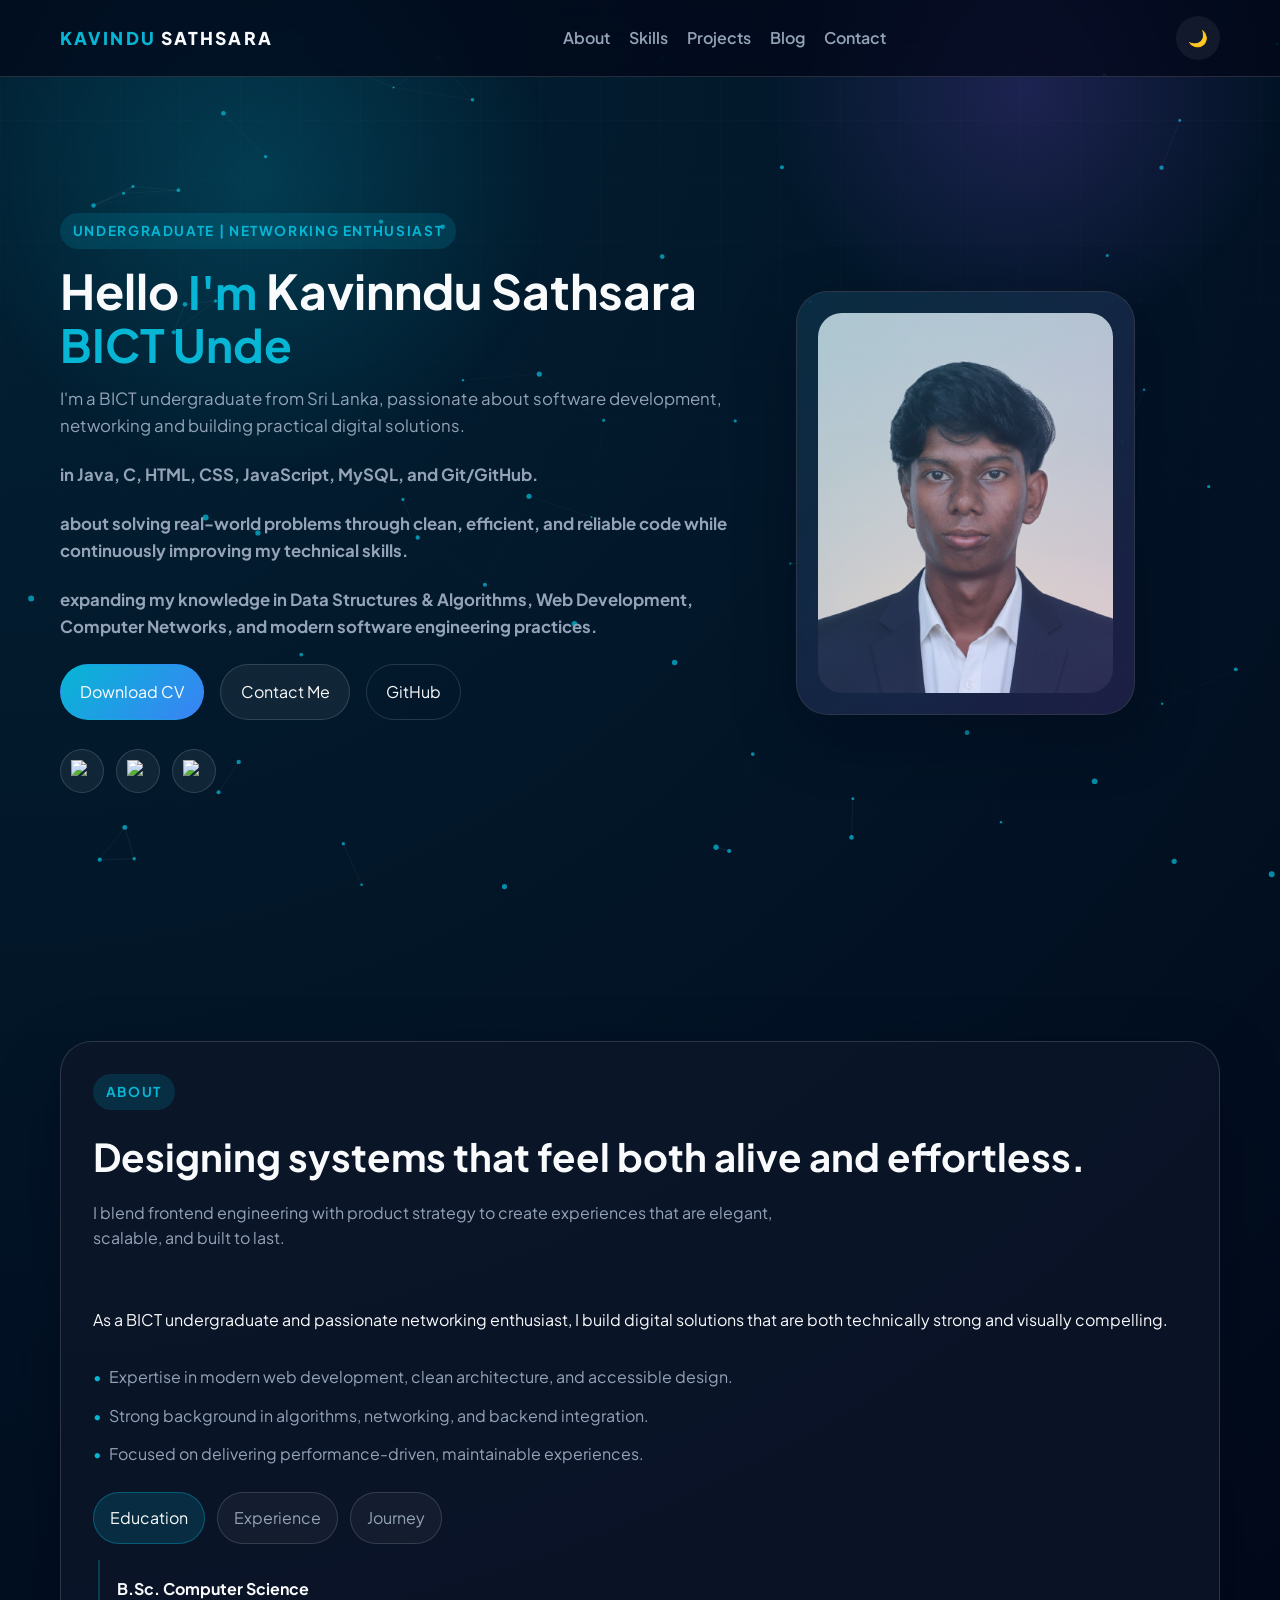
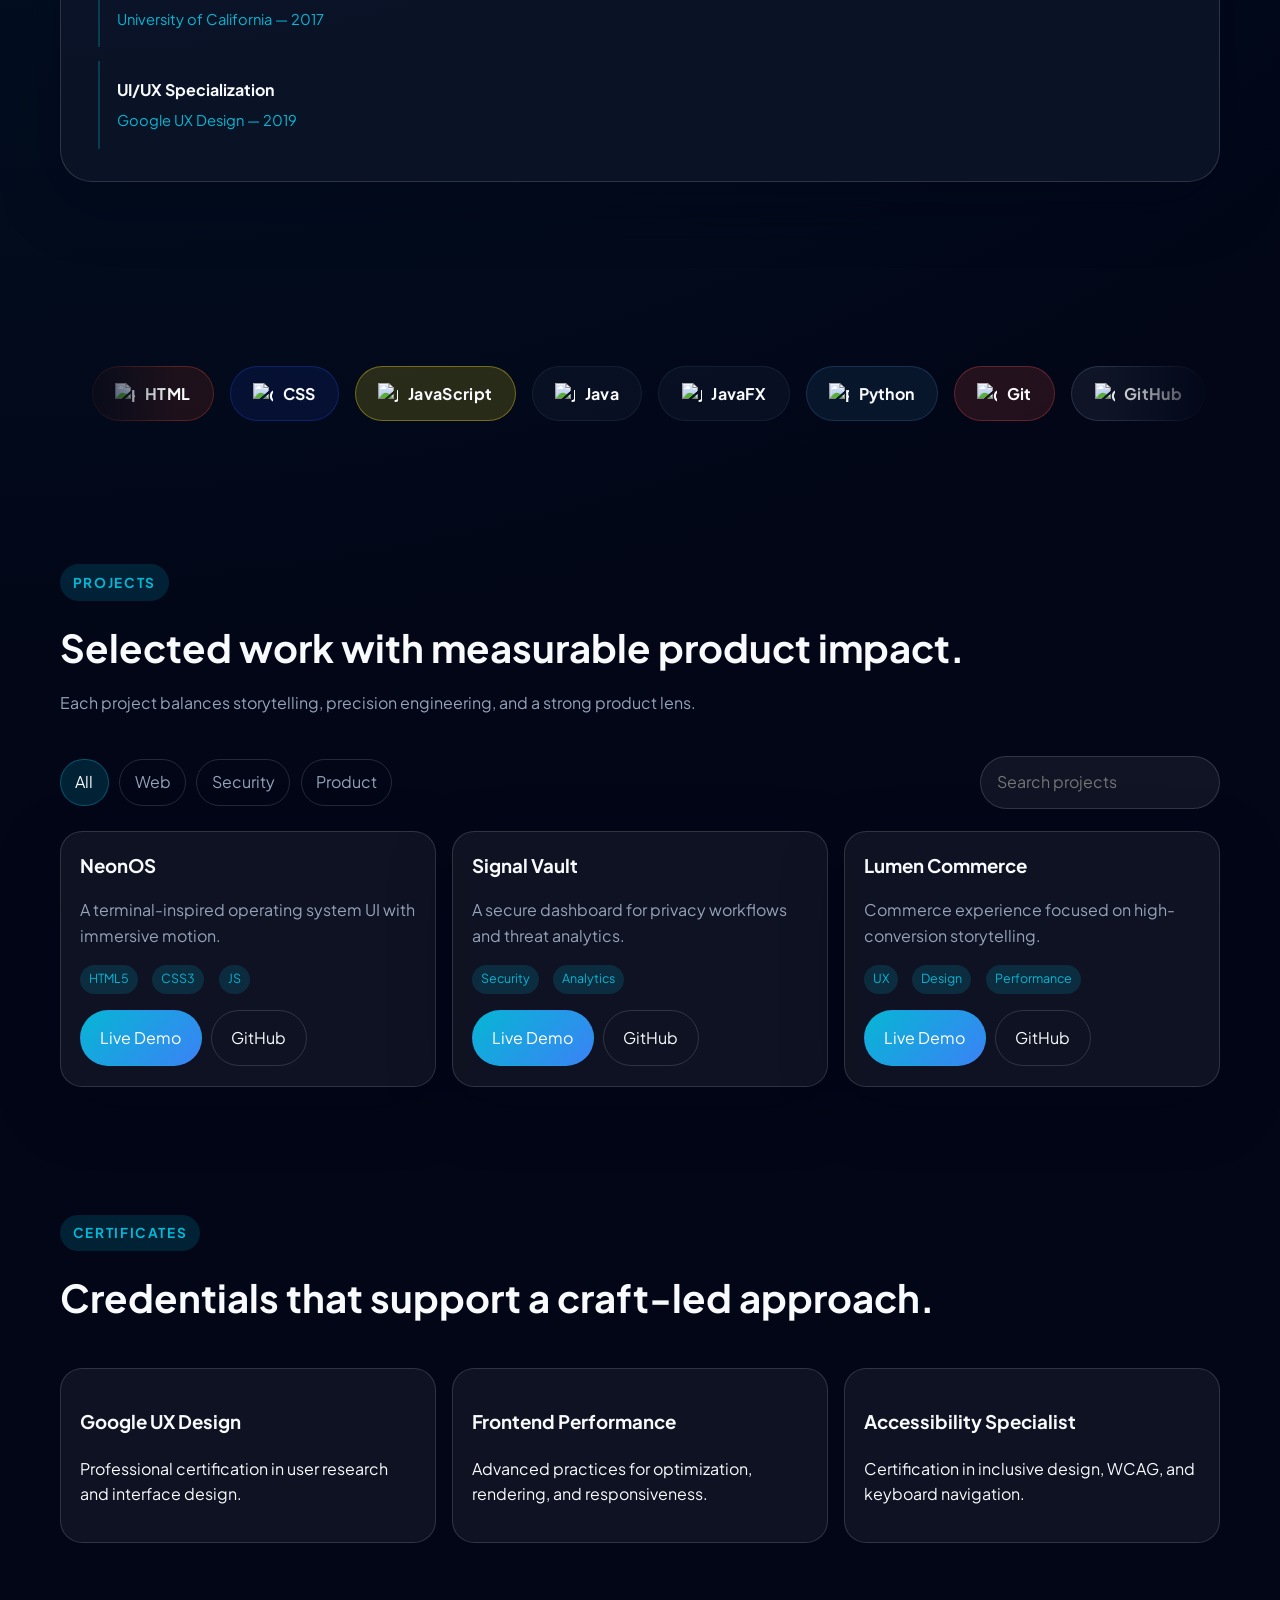
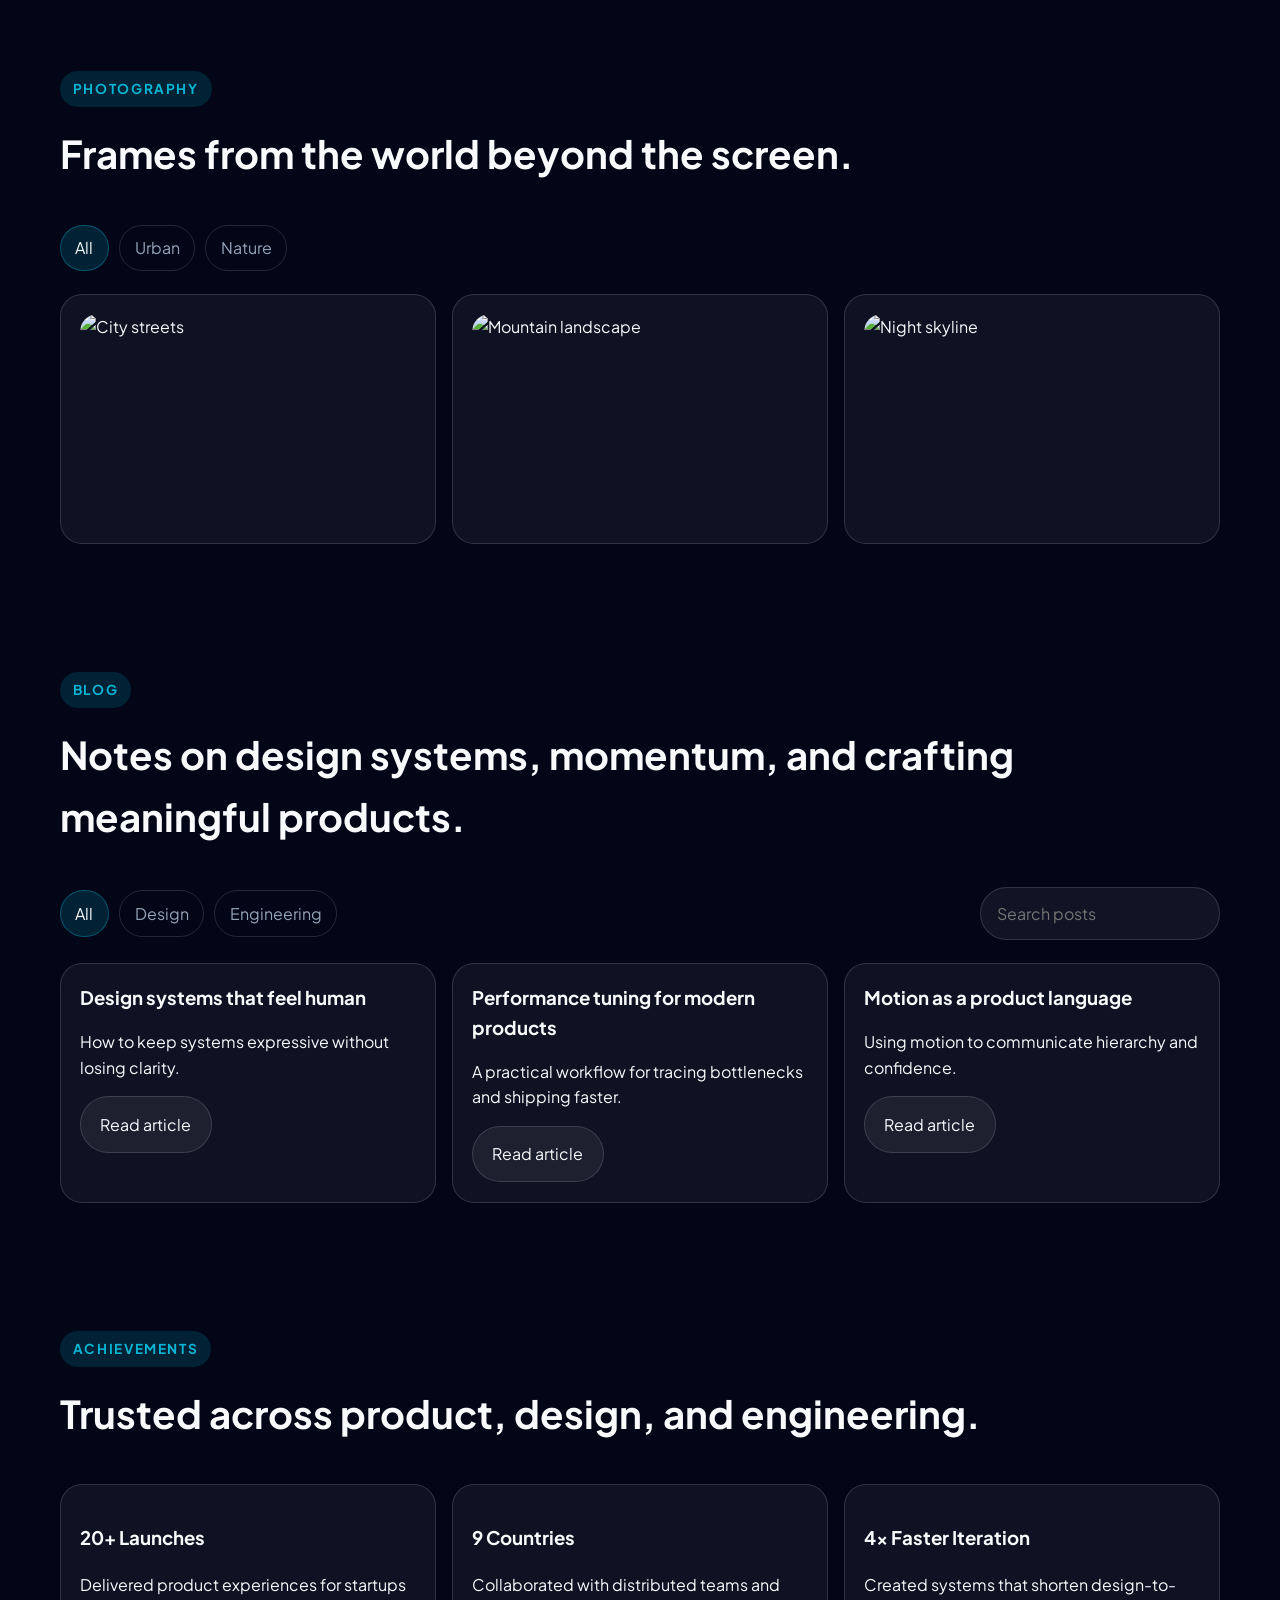
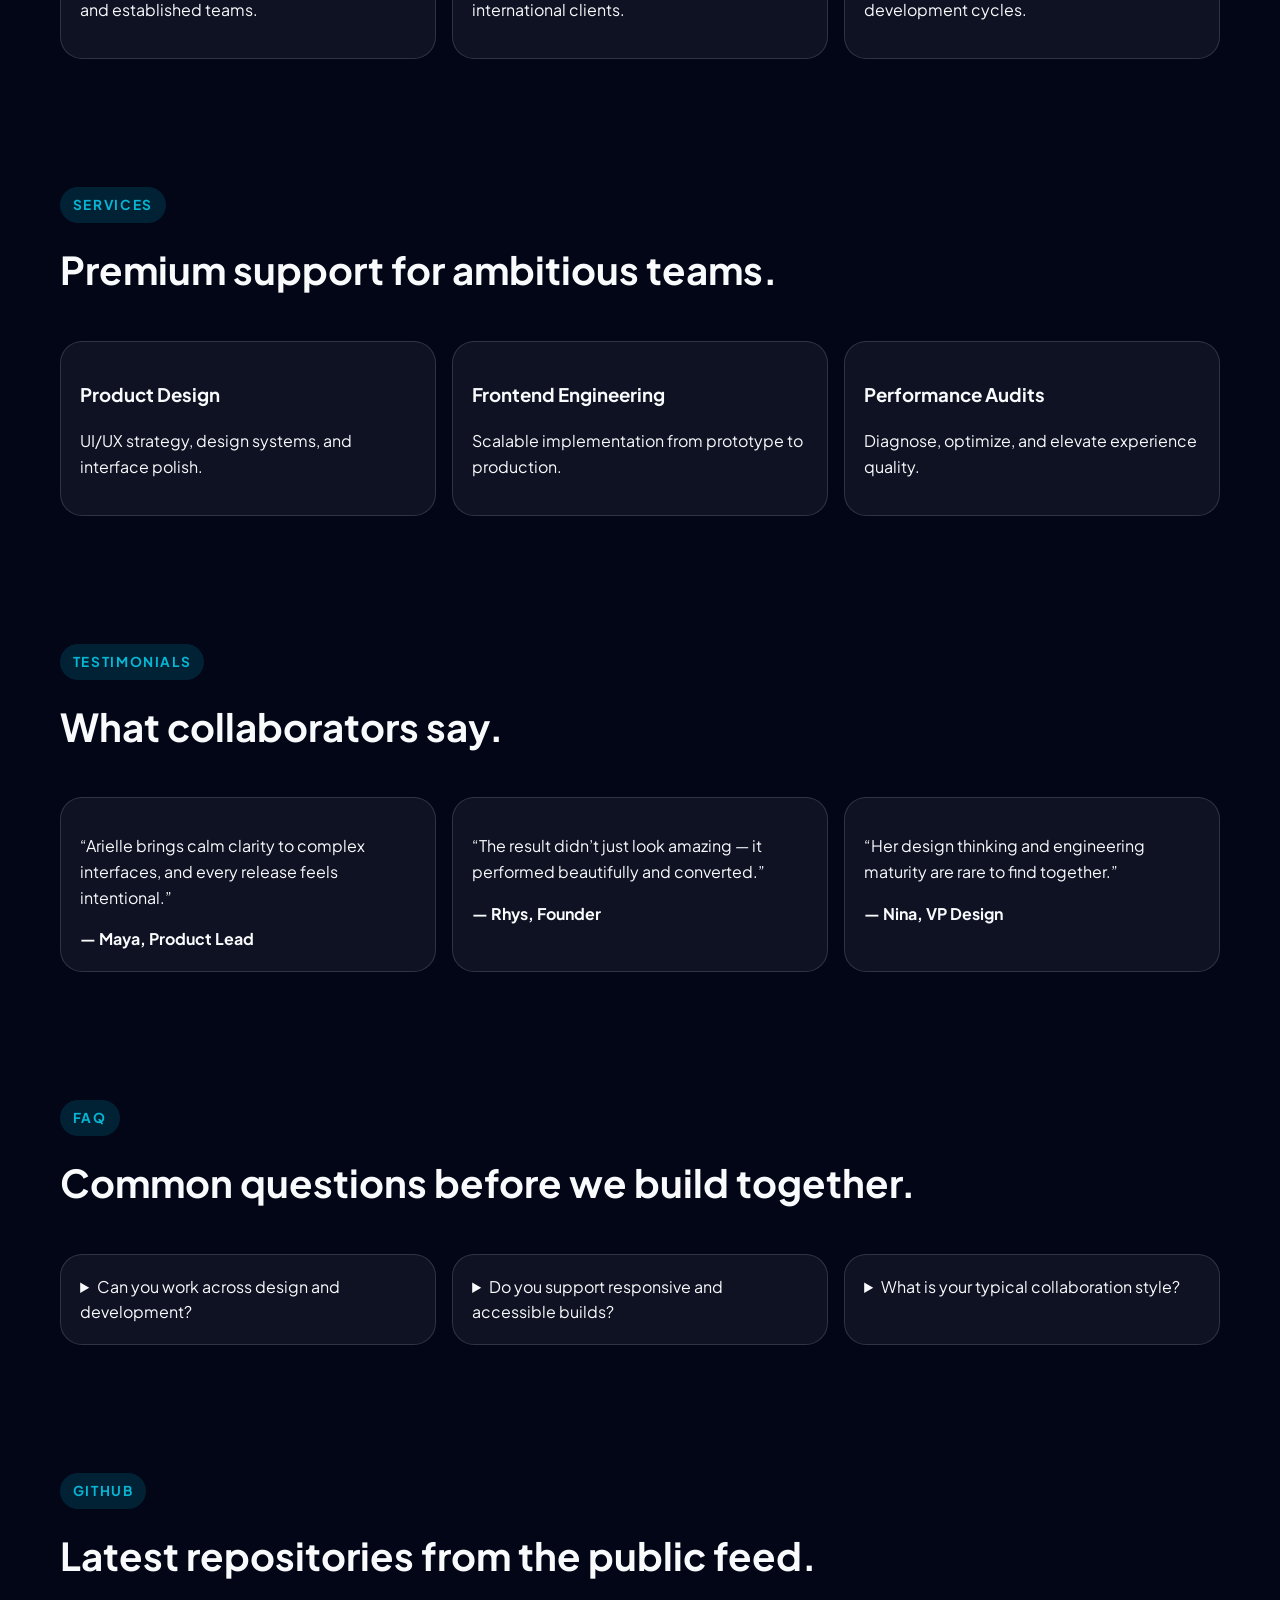
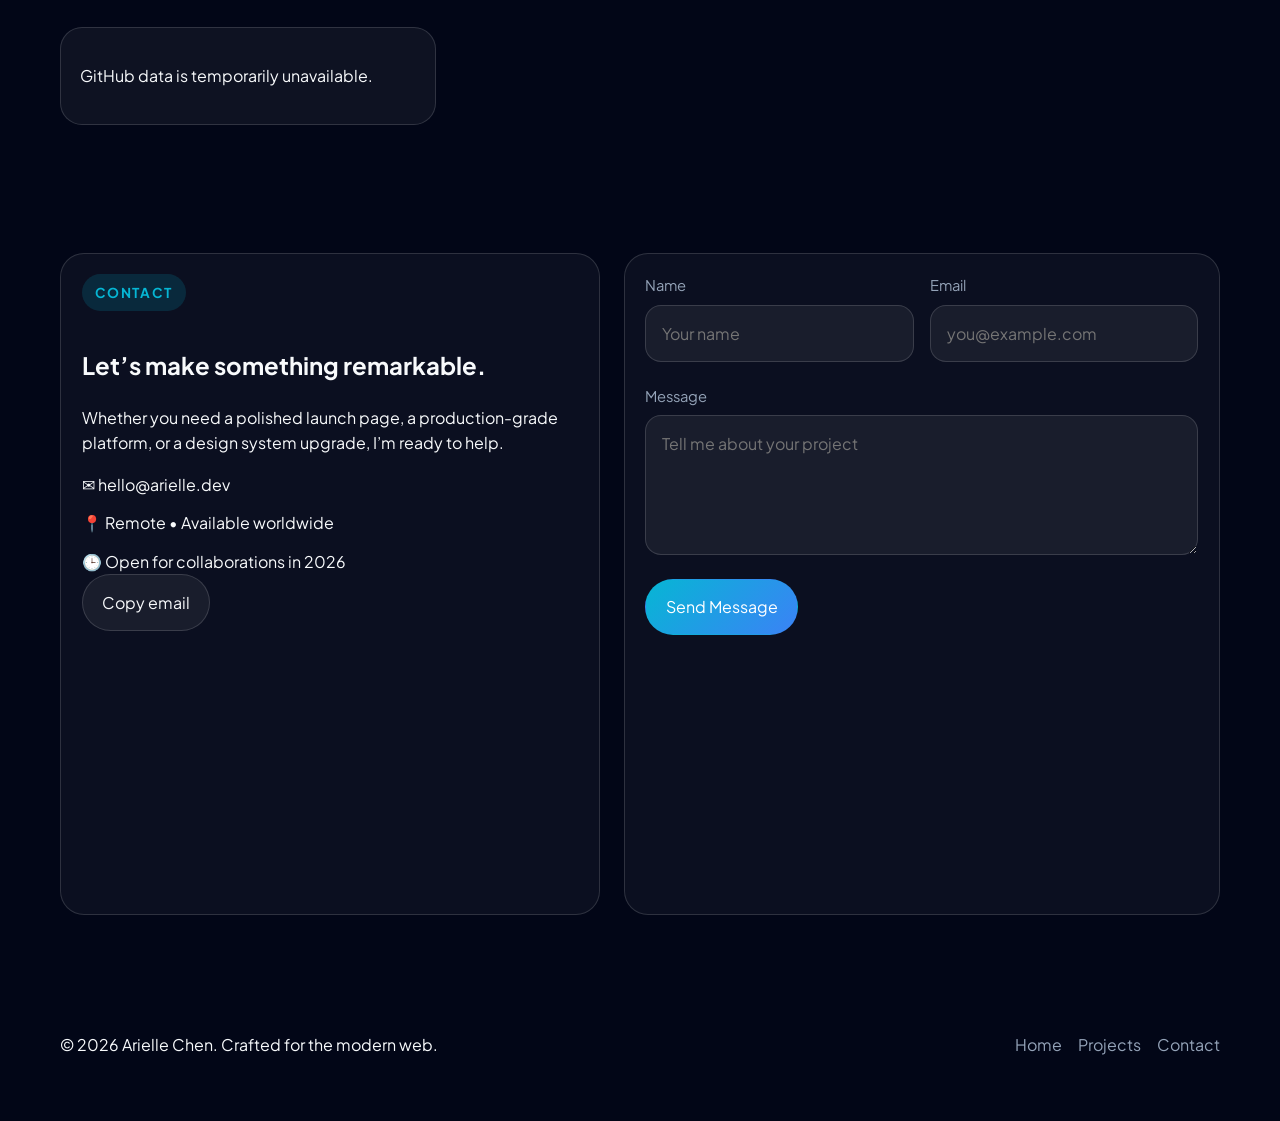
==== My portfolio/index.html @ 01abe425 "Add files via upload" ====
<!DOCTYPE html>
<html lang="en">
  <head>
    <meta charset="UTF-8" />
    <meta name="viewport" content="width=device-width, initial-scale=1.0" />
    <meta name="description" content="A premium developer portfolio with glassmorphism, motion, and a polished dark/light experience." />
    <meta name="theme-color" content="#020617" />
    <meta property="og:title" content="Arielle Chen | Senior Frontend Engineer" />
    <meta property="og:description" content="Crafting elegant user experiences with modern frontend engineering." />
    <meta property="og:type" content="website" />
    <meta property="og:image" content="https://images.unsplash.com/photo-1516321497487-e288fb19713f?auto=format&fit=crop&w=1200&q=80" />
    <meta name="twitter:card" content="summary_large_image" />
    <meta name="twitter:title" content="Arielle Chen | Senior Frontend Engineer" />
    <meta name="twitter:description" content="Crafting elegant user experiences with modern frontend engineering." />
    <link rel="canonical" href="https://example.com/" />
    <link rel="preconnect" href="https://fonts.googleapis.com" />
    <link rel="preconnect" href="https://fonts.gstatic.com" crossorigin />
    <link href="https://fonts.googleapis.com/css2?family=Fira+Code:wght@400;500;700&family=Outfit:wght@400;500;700;800&family=Plus+Jakarta+Sans:wght@400;500;600;700;800&display=swap" rel="stylesheet" />
    <link rel="stylesheet" href="css/style.css" />
    <link rel="stylesheet" href="css/animations.css" />
    <link rel="stylesheet" href="css/responsive.css" />
    <title>Kavindu Sathsara | Undergraduate</title>
  </head>
  <body>
    <a class="skip-link" href="#main">Skip to content</a>
    <div class="progress-bar"></div>
    <div class="preloader"><div class="ring"></div></div>
    <canvas id="particles"></canvas>

    <div class="command-palette" id="command-palette">
      <div class="command-card">
        <input type="text" id="command-input" placeholder="Type a command or press Esc to close" aria-label="Command palette" />
        <div class="command-ops">
          <div class="command-item">Go to About</div>
          <div class="command-item">Go to Projects</div>
          <div class="command-item">Go to Contact</div>
        </div>
      </div>
    </div>

    <header class="header">
      <div class="container navbar">
        <a class="logo" href="#home" aria-label="Go to home"><span>Kavindu </span>SATHSARA</a>
        <nav class="nav-links" aria-label="Primary navigation">
          <a href="#about">About</a>
          <a href="#skills">Skills</a>
          <a href="#projects">Projects</a>
          <a href="#blog">Blog</a>
          <a href="#contact">Contact</a>
        </nav>
        <div class="nav-actions">
          <button class="theme-toggle" type="button" aria-label="Toggle theme">🌙</button>
          <button class="menu-toggle" type="button" aria-label="Open menu">☰</button>
        </div>
      </div>
      <div class="container mobile-nav">
        <a href="#about">About</a>
        <a href="#skills">Skills</a>
        <a href="#projects">Projects</a>
        <a href="#blog">Blog</a>
        <a href="#contact">Contact</a>
      </div>
    </header>

    <main id="main">
      <section id="home" class="hero section-shell">
        <div class="container hero-grid">
          <div class="hero-copy reveal">
            <div class="section-eyebrow">Undergraduate | Networking Enthusiast </div>
            <h1>Hello <span class="accent">I'm</span> Kavinndu Sathsara<br /><span class="accent" data-typing>Undergraduate</span></h1>
            <p>I'm a BICT undergraduate from Sri Lanka, passionate about software development, networking and building practical digital solutions.</p>
            <p><strong> in Java, C, HTML, CSS, JavaScript, MySQL, and Git/GitHub.</strong></p>
            <p><strong> about solving real-world problems through clean, efficient, and reliable code while continuously improving my technical skills.</strong></p>
            <p><strong> expanding my knowledge in Data Structures & Algorithms, Web Development, Computer Networks, and modern software engineering practices.</strong></p>
            </p>
            <div class="hero-actions">
              <a class="btn btn-primary magnetic" href="assets/Resume.pdf" download>Download CV</a>
              <a class="btn btn-secondary magnetic" href="#contact">Contact Me</a>
              <a class="btn btn-ghost magnetic" href="https://github.com" target="_blank" rel="noreferrer">GitHub</a>
            </div>
            <div class="social-row">
              <a class="social-pill" href="https://github.com/Kavindu-Sathsara" target="_blank" rel="noreferrer" aria-label="GitHub">
                <img src="https://img.icons8.com/?size=100&id=16318&format=png&color=000000" alt="GitHub" width="22" height="22" />
              </a>
              <a class="social-pill" href="https://www.linkedin.com/in/kavindu-sathsara-393956353/?skipRedirect=true" target="_blank" rel="noreferrer" aria-label="LinkedIn">
                <img src="https://img.icons8.com/?size=100&id=85348&format=png&color=000000" alt="LinkedIn" width="22" height="22" />
              </a>
              <a class="social-pill" href="mailto:sathsara77kavindu@gmail.com" aria-label="Email">
                <img src="https://img.icons8.com/?size=100&id=jicLxt1sA2qa&format=png&color=000000" alt="Email" width="22" height="22" />
              </a>
            </div>
          </div>
          <div class="hero-visual reveal">
            <div class="orb blob"></div>
            <div class="hero-card glass">
              <img class="hero-image" src="./assets/images/heroimg.jpg" alt="Portrait of Arielle Chen" loading="eager" />
            </div>
          </div>
        </div>
      </section>

      <section id="about" class="section-shell">
        <div class="container about-grid">
          <div class="section-card reveal about-content">
            <div class="section-heading">
              <div class="section-eyebrow">About</div>
              <h2>Designing systems that feel both alive and effortless.</h2>
              <p>I blend frontend engineering with product strategy to create experiences that are elegant, scalable, and built to last.</p>
            </div>
            <div class="about-summary">
              <p>As a BICT undergraduate and passionate networking enthusiast, I build digital solutions that are both technically strong and visually compelling.</p>
              <ul>
                <li>Expertise in modern web development, clean architecture, and accessible design.</li>
                <li>Strong background in algorithms, networking, and backend integration.</li>
                <li>Focused on delivering performance-driven, maintainable experiences.</li>
              </ul>
            </div>
            <div class="about-tabs" role="tablist" aria-label="About tabs">
              <button class="about-tab active" type="button" data-tab="education">Education</button>
              <button class="about-tab" type="button" data-tab="experience">Experience</button>
              <button class="about-tab" type="button" data-tab="journey">Journey</button>
            </div>
            <div class="about-panel active" id="panel-education">
              <div class="timeline">
                <div class="timeline-item"><strong>B.Sc. Computer Science</strong><span>University of California — 2017</span></div>
                <div class="timeline-item"><strong>UI/UX Specialization</strong><span>Google UX Design — 2019</span></div>
              </div>
            </div>
            <div class="about-panel" id="panel-experience">
              <div class="timeline">
                <div class="timeline-item"><strong>Lead Frontend Engineer</strong><span>Northstar Labs • 2022–Present</span></div>
                <div class="timeline-item"><strong>Senior Product Engineer</strong><span>Helio Studio • 2019–2022</span></div>
              </div>
            </div>
            <div class="about-panel" id="panel-journey">
              <div class="timeline">
                <div class="timeline-item"><strong>Started with interactive marketing sites</strong><span>Iterating toward full product experiences</span></div>
                <div class="timeline-item"><strong>Now building flagship platforms</strong><span>Focused on performance, accessibility, and delight</span></div>
              </div>
            </div>
          </div>
        </div>
      </section>

      <section id="skills" class="section-shell">
        <div class="container">
          <div class="section-heading reveal">
            <!-- <div class="section-eyebrow">Skills</div> -->

          </div>
          <div class="skill-carousel reveal" aria-label="Skills carousel">
            <div class="skill-track">
              <span class="skill-pill html"><img src="https://img.icons8.com/color/48/000000/html-5--v1.png" alt="HTML" /><span>HTML</span></span>
              <span class="skill-pill css"><img src="https://img.icons8.com/color/48/000000/css3.png" alt="CSS" /><span>CSS</span></span>
              <span class="skill-pill js"><img src="https://img.icons8.com/color/48/000000/javascript.png" alt="JavaScript" /><span>JavaScript</span></span>
              <span class="skill-pill java"><img src="https://img.icons8.com/color/48/000000/java-coffee-cup-logo.png" alt="Java" /><span>Java</span></span>
              <span class="skill-pill javafx"><img src="https://img.icons8.com/color/48/000000/java-coffee-cup-logo.png" alt="JavaFX" /><span>JavaFX</span></span>
              <span class="skill-pill python"><img src="https://img.icons8.com/color/48/000000/python.png" alt="Python" /><span>Python</span></span>
              <span class="skill-pill git"><img src="https://img.icons8.com/color/48/000000/git.png" alt="Git" /><span>Git</span></span>
              <span class="skill-pill github"><img src="https://img.icons8.com/ios-glyphs/48/000000/github.png" alt="GitHub" /><span>GitHub</span></span>
              <span class="skill-pill html"><img src="https://img.icons8.com/color/48/000000/html-5--v1.png" alt="HTML" /><span>HTML</span></span>
              <span class="skill-pill css"><img src="https://img.icons8.com/color/48/000000/css3.png" alt="CSS" /><span>CSS</span></span>
              <span class="skill-pill js"><img src="https://img.icons8.com/color/48/000000/javascript.png" alt="JavaScript" /><span>JavaScript</span></span>
              <span class="skill-pill java"><img src="https://img.icons8.com/color/48/000000/java-coffee-cup-logo.png" alt="Java" /><span>Java</span></span>
              <span class="skill-pill javafx"><img src="https://img.icons8.com/color/48/000000/java-coffee-cup-logo.png" alt="JavaFX" /><span>JavaFX</span></span>
              <span class="skill-pill python"><img src="https://img.icons8.com/color/48/000000/python.png" alt="Python" /><span>Python</span></span>
              <span class="skill-pill git"><img src="https://img.icons8.com/color/48/000000/git.png" alt="Git" /><span>Git</span></span>
              <span class="skill-pill github"><img src="https://img.icons8.com/ios-glyphs/48/000000/github.png" alt="GitHub" /><span>GitHub</span></span>
            </div>
          </div>
        </div>
      </section>

      <section id="projects" class="section-shell">
        <div class="container">
          <div class="section-heading reveal">
            <div class="section-eyebrow">Projects</div>
            <h2>Selected work with measurable product impact.</h2>
            <p>Each project balances storytelling, precision engineering, and a strong product lens.</p>
          </div>
          <div class="filter-row reveal">
            <div class="filter-group">
              <button class="filter-chip active" type="button" data-filter="all">All</button>
              <button class="filter-chip" type="button" data-filter="web">Web</button>
              <button class="filter-chip" type="button" data-filter="security">Security</button>
              <button class="filter-chip" type="button" data-filter="product">Product</button>
            </div>
            <input class="search-input" id="project-search" type="search" placeholder="Search projects" aria-label="Search projects" />
          </div>
          <div class="project-grid">
            <article class="project-card section-card reveal" data-category="web" data-title="NeonOS" data-summary="A terminal-inspired operating system UI with immersive motion." tabindex="0">
              <h3>NeonOS</h3>
              <p>A terminal-inspired operating system UI with immersive motion.</p>
              <div class="meta"><span class="badge">HTML5</span><span class="badge">CSS3</span><span class="badge">JS</span></div>
              <div class="actions"><a class="btn btn-primary" href="#">Live Demo</a><a class="btn btn-ghost" href="#">GitHub</a></div>
            </article>
            <article class="project-card section-card reveal" data-category="security" data-title="Signal Vault" data-summary="A secure dashboard for privacy workflows and threat analytics." tabindex="0">
              <h3>Signal Vault</h3>
              <p>A secure dashboard for privacy workflows and threat analytics.</p>
              <div class="meta"><span class="badge">Security</span><span class="badge">Analytics</span></div>
              <div class="actions"><a class="btn btn-primary" href="#">Live Demo</a><a class="btn btn-ghost" href="#">GitHub</a></div>
            </article>
            <article class="project-card section-card reveal" data-category="product" data-title="Lumen Commerce" data-summary="Commerce experience focused on high-conversion storytelling." tabindex="0">
              <h3>Lumen Commerce</h3>
              <p>Commerce experience focused on high-conversion storytelling.</p>
              <div class="meta"><span class="badge">UX</span><span class="badge">Design</span><span class="badge">Performance</span></div>
              <div class="actions"><a class="btn btn-primary" href="#">Live Demo</a><a class="btn btn-ghost" href="#">GitHub</a></div>
            </article>
          </div>
        </div>
      </section>

      <section id="certificates" class="section-shell">
        <div class="container">
          <div class="section-heading reveal">
            <div class="section-eyebrow">Certificates</div>
            <h2>Credentials that support a craft-led approach.</h2>
          </div>
          <div class="skill-grid">
            <article class="certificate-card reveal"><h3>Google UX Design</h3><p>Professional certification in user research and interface design.</p></article>
            <article class="certificate-card reveal"><h3>Frontend Performance</h3><p>Advanced practices for optimization, rendering, and responsiveness.</p></article>
            <article class="certificate-card reveal"><h3>Accessibility Specialist</h3><p>Certification in inclusive design, WCAG, and keyboard navigation.</p></article>
          </div>
        </div>
      </section>

      <section id="photography" class="section-shell">
        <div class="container">
          <div class="section-heading reveal">
            <div class="section-eyebrow">Photography</div>
            <h2>Frames from the world beyond the screen.</h2>
          </div>
          <div class="filter-row reveal">
            <div class="filter-group">
              <button class="filter-chip active gallery-filter" type="button" data-filter="all">All</button>
              <button class="filter-chip gallery-filter" type="button" data-filter="urban">Urban</button>
              <button class="filter-chip gallery-filter" type="button" data-filter="nature">Nature</button>
            </div>
          </div>
          <div class="gallery-grid">
            <article class="photo-card reveal" data-category="urban" data-src="https://images.unsplash.com/photo-1494526585095-c41746248156?auto=format&fit=crop&w=900&q=80" tabindex="0"><img src="https://images.unsplash.com/photo-1494526585095-c41746248156?auto=format&fit=crop&w=900&q=80" alt="City streets" loading="lazy" /></article>
            <article class="photo-card reveal" data-category="nature" data-src="https://images.unsplash.com/photo-1500534623283-312aade485b7?auto=format&fit=crop&w=900&q=80" tabindex="0"><img src="https://images.unsplash.com/photo-1500534623283-312aade485b7?auto=format&fit=crop&w=900&q=80" alt="Mountain landscape" loading="lazy" /></article>
            <article class="photo-card reveal" data-category="urban" data-src="https://images.unsplash.com/photo-1480714378408-67cf0d13bc1b?auto=format&fit=crop&w=900&q=80" tabindex="0"><img src="https://images.unsplash.com/photo-1480714378408-67cf0d13bc1b?auto=format&fit=crop&w=900&q=80" alt="Night skyline" loading="lazy" /></article>
          </div>
        </div>
      </section>

      <section id="blog" class="section-shell">
        <div class="container">
          <div class="section-heading reveal">
            <div class="section-eyebrow">Blog</div>
            <h2>Notes on design systems, momentum, and crafting meaningful products.</h2>
          </div>
          <div class="filter-row reveal">
            <div class="filter-group">
              <button class="filter-chip active blog-filter" type="button" data-filter="all">All</button>
              <button class="filter-chip blog-filter" type="button" data-filter="design">Design</button>
              <button class="filter-chip blog-filter" type="button" data-filter="engineering">Engineering</button>
            </div>
            <input class="search-input" id="blog-search" type="search" placeholder="Search posts" aria-label="Search blog posts" />
          </div>
          <div class="blog-grid">
            <article class="blog-card reveal" data-category="design" data-title="Design systems that feel human" data-summary="How to keep systems expressive without losing clarity.">
              <h3>Design systems that feel human</h3>
              <p>How to keep systems expressive without losing clarity.</p>
              <div class="actions"><a class="btn btn-secondary" href="#">Read article</a></div>
            </article>
            <article class="blog-card reveal" data-category="engineering" data-title="Performance tuning for modern products" data-summary="A practical workflow for tracing bottlenecks and shipping faster.">
              <h3>Performance tuning for modern products</h3>
              <p>A practical workflow for tracing bottlenecks and shipping faster.</p>
              <div class="actions"><a class="btn btn-secondary" href="#">Read article</a></div>
            </article>
            <article class="blog-card reveal" data-category="design" data-title="Motion as a product language" data-summary="Using motion to communicate hierarchy and confidence.</">
              <h3>Motion as a product language</h3>
              <p>Using motion to communicate hierarchy and confidence.</p>
              <div class="actions"><a class="btn btn-secondary" href="#">Read article</a></div>
            </article>
          </div>
        </div>
      </section>

      <section class="section-shell">
        <div class="container">
          <div class="section-heading reveal">
            <div class="section-eyebrow">Achievements</div>
            <h2>Trusted across product, design, and engineering.</h2>
          </div>
          <div class="skill-grid">
            <article class="service-card reveal"><h3>20+ Launches</h3><p>Delivered product experiences for startups and established teams.</p></article>
            <article class="service-card reveal"><h3>9 Countries</h3><p>Collaborated with distributed teams and international clients.</p></article>
            <article class="service-card reveal"><h3>4x Faster Iteration</h3><p>Created systems that shorten design-to-development cycles.</p></article>
          </div>
        </div>
      </section>

      <section id="services" class="section-shell">
        <div class="container">
          <div class="section-heading reveal">
            <div class="section-eyebrow">Services</div>
            <h2>Premium support for ambitious teams.</h2>
          </div>
          <div class="skill-grid">
            <article class="service-card reveal"><h3>Product Design</h3><p>UI/UX strategy, design systems, and interface polish.</p></article>
            <article class="service-card reveal"><h3>Frontend Engineering</h3><p>Scalable implementation from prototype to production.</p></article>
            <article class="service-card reveal"><h3>Performance Audits</h3><p>Diagnose, optimize, and elevate experience quality.</p></article>
          </div>
        </div>
      </section>

      <section class="section-shell">
        <div class="container">
          <div class="section-heading reveal">
            <div class="section-eyebrow">Testimonials</div>
            <h2>What collaborators say.</h2>
          </div>
          <div class="skill-grid">
            <article class="testimonial-card reveal"><p>“Arielle brings calm clarity to complex interfaces, and every release feels intentional.”</p><strong>— Maya, Product Lead</strong></article>
            <article class="testimonial-card reveal"><p>“The result didn’t just look amazing — it performed beautifully and converted.”</p><strong>— Rhys, Founder</strong></article>
            <article class="testimonial-card reveal"><p>“Her design thinking and engineering maturity are rare to find together.”</p><strong>— Nina, VP Design</strong></article>
          </div>
        </div>
      </section>

      <section class="section-shell">
        <div class="container">
          <div class="section-heading reveal">
            <div class="section-eyebrow">FAQ</div>
            <h2>Common questions before we build together.</h2>
          </div>
          <div class="skill-grid">
            <details class="faq-item reveal">
              <summary>Can you work across design and development?</summary>
              <p>Yes. I bridge both sides of the product process and can guide from concept through delivery.</p>
            </details>
            <details class="faq-item reveal">
              <summary>Do you support responsive and accessible builds?</summary>
              <p>Absolutely. Accessibility, responsiveness, and performance are built into the process from the start.</p>
            </details>
            <details class="faq-item reveal">
              <summary>What is your typical collaboration style?</summary>
              <p>Thoughtful, iterative, and transparent. I like tight feedback loops and practical progress.</p>
            </details>
          </div>
        </div>
      </section>

      <section id="repos" class="section-shell">
        <div class="container">
          <div class="section-heading reveal">
            <div class="section-eyebrow">GitHub</div>
            <h2>Latest repositories from the public feed.</h2>
          </div>
          <div class="skill-grid" id="repos-grid"></div>
        </div>
      </section>

      <section id="contact" class="section-shell">
        <div class="container contact-grid">
          <div class="contact-card reveal">
            <div class="section-eyebrow">Contact</div>
            <h2>Let’s make something remarkable.</h2>
            <p>Whether you need a polished launch page, a production-grade platform, or a design system upgrade, I’m ready to help.</p>
            <div class="contact-list">
              <div>✉ hello@arielle.dev</div>
              <div>📍 Remote • Available worldwide</div>
              <div>🕒 Open for collaborations in 2026</div>
            </div>
            <button class="btn btn-secondary" type="button" id="copy-email">Copy email</button>
            <iframe class="map-frame" title="Map to Arielle's location" src="https://www.google.com/maps?q=San%20Francisco&output=embed" loading="lazy"></iframe>
          </div>
          <form class="contact-card reveal" id="contact-form" novalidate>
            <div class="form-grid">
              <div class="field">
                <label for="name">Name</label>
                <input id="name" name="name" type="text" placeholder="Your name" />
                <div class="error" aria-live="polite"></div>
              </div>
              <div class="field">
                <label for="email">Email</label>
                <input id="email" name="email" type="email" placeholder="you@example.com" />
                <div class="error" aria-live="polite"></div>
              </div>
            </div>
            <div class="field" style="margin-top: 1rem;">
              <label for="message">Message</label>
              <textarea id="message" name="message" placeholder="Tell me about your project"></textarea>
              <div class="error" aria-live="polite"></div>
            </div>
            <div class="actions" style="margin-top: 1rem;">
              <button class="btn btn-primary" type="submit">Send Message</button>
              <span id="form-status" class="error"></span>
            </div>
          </form>
        </div>
      </section>
    </main>

    <footer>
      <div class="container footer-grid">
        <p>© <span id="year"></span> Arielle Chen. Crafted for the modern web.</p>
        <div class="footer-links">
          <a href="#home">Home</a>
          <a href="#projects">Projects</a>
          <a href="#contact">Contact</a>
        </div>
      </div>
    </footer>

    <button class="back-to-top" type="button" aria-label="Back to top">↑</button>
    <div class="toast" role="status" aria-live="polite"></div>

    <div class="modal-backdrop" id="project-modal" aria-hidden="true">
      <div class="modal" role="dialog" aria-modal="true">
        <div class="modal-header">
          <h3>Project preview</h3>
          <button class="close-btn" type="button" aria-label="Close preview">×</button>
        </div>
      </div>
    </div>

    <div class="modal-backdrop" id="lightbox" aria-hidden="true">
      <div class="modal">
        <div class="modal-header">
          <h3>Photography preview</h3>
          <button class="close-btn" type="button" aria-label="Close preview">×</button>
        </div>
        <img src="" alt="Photography preview" />
      </div>
    </div>

    <script src="js/main.js"></script>
    <script src="js/cursor.js"></script>
    <script src="js/particles.js"></script>
    <script src="js/theme.js"></script>
    <script src="js/navigation.js"></script>
    <script src="js/about.js"></script>
    <script src="js/projects.js"></script>
    <script src="js/gallery.js"></script>
    <script src="js/blog.js"></script>
    <script src="js/typing.js"></script>
    <script src="js/contact.js"></script>
    <script src="js/github.js"></script>
    <script src="js/command.js"></script>
  </body>
</html>
---- My portfolio/css/style.css ----
:root {
  color-scheme: dark;
  --bg: #020617;
  --bg-elevated: rgba(15, 23, 42, 0.72);
  --bg-soft: rgba(15, 23, 42, 0.45);
  --text: #f8fafc;
  --muted: #94a3b8;
  --primary: #06b6d4;
  --secondary: #3b82f6;
  --accent: #8b5cf6;
  --border: rgba(255,255,255,0.14);
  --shadow: 0 20px 60px rgba(2, 6, 23, 0.35);
  --radius: 24px;
}

:root.light-theme {
  color-scheme: light;
  --bg: #f8fafc;
  --bg-elevated: rgba(255, 255, 255, 0.8);
  --bg-soft: rgba(248, 250, 252, 0.65);
  --text: #0f172a;
  --muted: #475569;
  --primary: #0891b2;
  --secondary: #2563eb;
  --accent: #7c3aed;
  --border: rgba(15, 23, 42, 0.08);
  --shadow: 0 20px 60px rgba(15, 23, 42, 0.12);
}

* { box-sizing: border-box; }
html { scroll-behavior: smooth; }
body {
  margin: 0;
  font-family: 'Plus Jakarta Sans', sans-serif;
  background: radial-gradient(circle at top left, rgba(6, 182, 212, 0.16), transparent 30%), var(--bg);
  color: var(--text);
  line-height: 1.6;
  overflow-x: hidden;
}

a { color: inherit; text-decoration: none; }
img { max-width: 100%; display: block; }
button, input, textarea, select { font: inherit; }

body::before {
  content: '';
  position: fixed;
  inset: 0;
  background-image: linear-gradient(rgba(255,255,255,0.025) 1px, transparent 1px), linear-gradient(90deg, rgba(255,255,255,0.025) 1px, transparent 1px);
  background-size: 60px 60px;
  mask-image: linear-gradient(to bottom, rgba(0,0,0,0.7), transparent 85%);
  pointer-events: none;
  z-index: -2;
}

body::after {
  content: '';
  position: fixed;
  inset: 0;
  background: radial-gradient(circle at 20% 20%, rgba(6,182,212,0.2), transparent 24%), radial-gradient(circle at 80% 10%, rgba(139,92,246,0.2), transparent 20%);
  pointer-events: none;
  z-index: -1;
}

.skip-link {
  position: absolute;
  left: -999px;
  top: auto;
}
.skip-link:focus { left: 1rem; top: 1rem; z-index: 999; }

.container { width: min(1160px, calc(100% - 2rem)); margin: 0 auto; }

.section-shell { padding: 4rem 0; position: relative; }
.section-heading { margin-bottom: 2.5rem; }
.section-eyebrow {
  display: inline-flex;
  align-items: center;
  gap: 0.5rem;
  padding: 0.45rem 0.8rem;
  border-radius: 999px;
  background: rgba(6,182,212,0.16);
  color: var(--primary);
  font-size: 0.85rem;
  font-weight: 700;
  letter-spacing: 0.12em;
  text-transform: uppercase;
  margin-bottom: 1rem;
}
.section-heading h2 { font-size: clamp(1.8rem, 3vw, 2.5rem); margin: 0 0 0.75rem; }
.section-heading p { color: var(--muted); max-width: 720px; margin: 0; }

.glass {
  background: var(--bg-elevated);
  backdrop-filter: blur(18px);
  -webkit-backdrop-filter: blur(18px);
  border: 1px solid var(--border);
  box-shadow: var(--shadow);
}

.btn {
  display: inline-flex;
  align-items: center;
  justify-content: center;
  gap: 0.6rem;
  min-height: 46px;
  padding: 0.9rem 1.2rem;
  border-radius: 999px;
  border: 1px solid transparent;
  cursor: pointer;
  transition: transform .25s ease, box-shadow .25s ease, background .25s ease, border-color .25s ease;
}
.btn:hover { transform: translateY(-2px); }
.btn-primary { background: linear-gradient(135deg, var(--primary), var(--secondary)); color: white; }
.btn-secondary { background: rgba(255,255,255,0.06); color: var(--text); border-color: var(--border); }
.btn-ghost { background: transparent; border-color: var(--border); color: var(--text); }

.progress-bar {
  position: fixed;
  inset: 0 0 auto 0;
  height: 3px;
  width: 0;
  z-index: 2000;
  background: linear-gradient(90deg, var(--primary), var(--accent));
  box-shadow: 0 0 20px rgba(6,182,212,.5);
}

.header {
  position: sticky;
  top: 0;
  z-index: 1000;
  backdrop-filter: blur(18px);
  background: rgba(2,6,23,0.7);
  border-bottom: 1px solid var(--border);
}
:root.light-theme .header { background: rgba(248, 250, 252, 0.76); }
.navbar {
  display: flex;
  align-items: center;
  justify-content: space-between;
  min-height: 76px;
}
.logo {
  font-size: 1.1rem;
  font-weight: 800;
  letter-spacing: 0.12em;
  text-transform: uppercase;
}
.logo span { color: var(--primary); }
.nav-links { display: flex; gap: 1.2rem; align-items: center; }
.nav-links a {
  color: var(--muted);
  font-weight: 600;
  position: relative;
  transition: color .25s ease;
}
.nav-links a::after {
  content: '';
  position: absolute;
  left: 0; bottom: -0.4rem;
  width: 100%; height: 2px;
  background: linear-gradient(90deg, var(--primary), var(--accent));
  transform: scaleX(0); transform-origin: center; transition: transform .25s ease;
}
.nav-links a:hover, .nav-links a.active { color: var(--text); }
.nav-links a:hover::after, .nav-links a.active::after { transform: scaleX(1); }

.nav-actions { display: flex; align-items: center; gap: 0.75rem; }
.theme-toggle, .menu-toggle { border: 0; background: rgba(255,255,255,0.06); color: var(--text); width: 44px; height: 44px; border-radius: 50%; cursor: pointer; }

.hero {
  min-height: 100vh;
  display: grid;
  align-items: center;
  padding: 3rem 0 6rem;
}
.hero-grid { display: grid; grid-template-columns: 1.2fr 0.8fr; gap: 2rem; align-items: center; }
.hero-copy h1 { font-size: clamp(2.2rem, 4vw, 3rem); line-height: 1.08; margin: 0 0 1rem; }
.hero-copy .accent { color: var(--primary); font-size: 0.95em; }
.hero-copy [data-typing] {
  display: inline-block;
  min-width: 22ch;
  white-space: nowrap;
  vertical-align: bottom;
}
.hero-copy p { font-size: 1.05rem; color: var(--muted); margin-bottom: 1.4rem; }
.hero-actions { display: flex; flex-wrap: wrap; gap: 1rem; margin-bottom: 1.8rem; }
.hero-stats { display: grid; grid-template-columns: repeat(3, minmax(0, 1fr)); gap: 0.8rem; }
.stat-card { padding: 1rem; border-radius: 18px; background: rgba(255,255,255,0.06); border: 1px solid var(--border); }
.stat-card strong { display: block; font-size: 1.2rem; }
.stat-card span { color: var(--muted); font-size: 0.85rem; }

.hero-visual { position: relative; }
.orb {
  position: absolute; inset: auto auto 0 0; width: 220px; height: 220px; border-radius: 50%; background: radial-gradient(circle, rgba(6,182,212,.28), transparent 70%); filter: blur(10px); z-index: 0;
}
.hero-card {
  position: relative; z-index: 1; padding: 1.3rem;
  border-radius: 32px; overflow: hidden; border: 1px solid var(--border);
}
.hero-card::before {
  content: ''; position: absolute; inset: 0; background: linear-gradient(135deg, rgba(6,182,212,.2), rgba(139,92,246,.2)); opacity: .7; pointer-events: none;
}
.hero-image { border-radius: 24px; min-height: 380px; object-fit: cover; width: 100%; }
.social-row { display: flex; gap: 0.75rem; margin-top: 1rem; }
.social-pill { width: 44px; height: 44px; border-radius: 50%; display: grid; place-items: center; background: rgba(255,255,255,0.06); border: 1px solid var(--border); }

.section-card {
  background: var(--bg-elevated);
  border: 1px solid var(--border);
  border-radius: var(--radius);
  padding: 1.5rem;
  box-shadow: var(--shadow);
}

.about-grid { display: grid; gap: 1.5rem; }
.about-content { padding: 2rem; border-radius: 32px; }
.about-summary { display: grid; gap: 1rem; margin-bottom: 1.6rem; }
.about-summary ul { list-style: none; padding: 0; margin: 0; display: grid; gap: 0.8rem; }
.about-summary li { display: flex; align-items: flex-start; gap: 0.75rem; padding-left: 1rem; color: var(--muted); position: relative; }
.about-summary li::before { content: '•'; position: absolute; left: 0; top: 0; color: var(--primary); }
.about-tabs { display: flex; flex-wrap: wrap; gap: 0.75rem; margin-bottom: 1rem; }
.about-tab { padding: 0.75rem 1rem; border-radius: 999px; border: 1px solid var(--border); background: rgba(255,255,255,0.04); color: var(--muted); cursor: pointer; }
.about-tab.active { color: var(--text); background: rgba(6,182,212,.16); border-color: rgba(6,182,212,.35); }
.about-panel { display: none; }
.about-panel.active { display: block; }
.timeline { display: grid; gap: 0.9rem; }
.timeline-item { padding: 1rem 1.1rem; border-left: 2px solid rgba(6,182,212,.25); margin-left: .3rem; }
.timeline-item strong { display: block; margin-bottom: 0.25rem; }
.timeline-item span { color: var(--primary); font-size: 0.92rem; }

.filter-row { display: flex; justify-content: space-between; align-items: center; gap: 1rem; flex-wrap: wrap; margin-bottom: 1.4rem; }
.filter-group { display: flex; flex-wrap: wrap; gap: 0.65rem; }
.filter-chip { border: 1px solid var(--border); color: var(--muted); background: transparent; padding: 0.6rem 0.9rem; border-radius: 999px; cursor: pointer; }
.filter-chip.active { background: rgba(6,182,212,.16); color: var(--text); border-color: rgba(6,182,212,.35); }
.search-input { min-width: 240px; padding: 0.8rem 1rem; border-radius: 999px; border: 1px solid var(--border); background: rgba(255,255,255,0.06); color: var(--text); }

.skill-grid, .project-grid, .card-grid, .blog-grid { display: grid; gap: 1rem; grid-template-columns: repeat(3, minmax(0, 1fr)); }
.skill-card, .project-card, .certificate-card, .photo-card, .blog-card, .testimonial-card, .faq-item, .service-card { padding: 1.2rem; border-radius: 22px; border: 1px solid var(--border); background: rgba(255,255,255,0.05); }
.skill-card h3, .project-card h3, .blog-card h3 { margin: 0 0 0.4rem; }
.skill-card p, .project-card p { color: var(--muted); }
.progress-track { width: 100%; height: 8px; border-radius: 999px; background: rgba(255,255,255,0.08); overflow: hidden; margin-top: 0.8rem; }
.progress-fill { height: 100%; width: 0; border-radius: inherit; background: linear-gradient(90deg, var(--primary), var(--accent)); transition: width .8s ease; }

.skill-carousel {
  overflow: hidden;
  margin-top: 2rem;
  padding: 1rem 0;
  position: relative;
  mask-image: linear-gradient(to right, transparent 0%, black 10%, black 90%, transparent 100%);
  -webkit-mask-image: linear-gradient(to right, transparent 0%, black 10%, black 90%, transparent 100%);
}
.skill-track {
  display: flex;
  align-items: center;
  gap: 1rem;
  padding-left: 2rem;
  animation: scrollSkills 18s linear infinite;
  will-change: transform;
}
.skill-pill {
  flex: 0 0 auto;
  display: inline-flex;
  align-items: center;
  justify-content: center;
  gap: 0.6rem;
  padding: 0.85rem 1.4rem;
  border-radius: 999px;
  border: 1px solid rgba(255,255,255,0.14);
  background: rgba(255,255,255,0.06);
  color: var(--text);
  font-weight: 700;
  letter-spacing: 0.02em;
  white-space: nowrap;
  transition: transform .25s ease, background .25s ease, border-color .25s ease;
}
.skill-pill img {
  width: 20px;
  height: 20px;
}
.skill-pill.html { background: rgba(227, 76, 38, 0.12); border-color: rgba(227, 76, 38, 0.3); }
.skill-pill.css { background: rgba(38, 77, 228, 0.12); border-color: rgba(38, 77, 228, 0.3); }
.skill-pill.js { background: rgba(247, 223, 30, 0.16); border-color: rgba(247, 223, 30, 0.36); }
.skill-pill.java, .skill-pill.javafx { background: rgba(52, 68, 96, 0.14); border-color: rgba(52, 68, 96, 0.28); }
.skill-pill.python { background: rgba(53, 114, 165, 0.14); border-color: rgba(53, 114, 165, 0.3); }
.skill-pill.git { background: rgba(240, 80, 73, 0.14); border-color: rgba(240, 80, 73, 0.3); }
.skill-pill.github { background: rgba(100, 116, 139, 0.14); border-color: rgba(100, 116, 139, 0.3); }
.skill-pill:hover {
  transform: translateY(-3px);
  background: rgba(6,182,212,0.16);
}

@keyframes scrollSkills {
  0% { transform: translateX(0); }
  100% { transform: translateX(-50%); }
}

@media (max-width: 740px) {
  .skill-track { animation-duration: 24s; gap: 0.9rem; padding-left: 1rem; }
  .skill-pill { padding: 0.75rem 1.1rem; font-size: 0.92rem; }
}

.project-card .meta { display: flex; flex-wrap: wrap; gap: .5rem; margin: 0.8rem 0; }
.badge { display: inline-block; margin-right: 0.4rem; padding: 0.3rem 0.56rem; border-radius: 999px; background: rgba(6,182,212,.16); color: var(--primary); font-size: .78rem; }
.actions { display: flex; gap: .6rem; flex-wrap: wrap; margin-top: 1rem; }

.modal-backdrop { position: fixed; inset: 0; background: rgba(2,6,23,0.8); display: none; align-items: center; justify-content: center; padding: 1rem; z-index: 3000; }
.modal-backdrop.open { display: flex; }
.modal { width: min(900px, 100%); max-height: 90vh; overflow: auto; border-radius: 28px; padding: 1.4rem; background: var(--bg-elevated); border: 1px solid var(--border); box-shadow: var(--shadow); }
.modal-header { display: flex; justify-content: space-between; align-items: center; margin-bottom: 1rem; }
.close-btn { border: 0; background: rgba(255,255,255,0.08); color: var(--text); width: 42px; height: 42px; border-radius: 50%; cursor: pointer; }

.gallery-grid { display: grid; grid-template-columns: repeat(3, minmax(0, 1fr)); gap: 1rem; }
.gallery-card img, .photo-card img { width: 100%; min-height: 210px; object-fit: cover; border-radius: 18px; }

.form-grid { display: grid; grid-template-columns: repeat(2, minmax(0, 1fr)); gap: 1rem; }
.field { display: flex; flex-direction: column; gap: 0.45rem; }
.field label { font-size: .92rem; color: var(--muted); }
.field input, .field textarea { width: 100%; border-radius: 16px; border: 1px solid var(--border); background: rgba(255,255,255,0.06); padding: 0.9rem 1rem; color: var(--text); }
.field textarea { min-height: 140px; resize: vertical; }
.field input:focus, .field textarea:focus { outline: 2px solid rgba(6,182,212,.3); border-color: var(--primary); }
.error { color: #fb7185; font-size: 0.86rem; }

.contact-grid { display: grid; grid-template-columns: 0.95fr 1.05fr; gap: 1.5rem; }
.contact-card { padding: 1.3rem; border-radius: 24px; background: rgba(255,255,255,0.04); border: 1px solid var(--border); }
.contact-list { display: grid; gap: .8rem; margin-top: 1rem; }
.map-frame { width: 100%; border: 0; border-radius: 18px; min-height: 240px; margin-top: 1rem; }
.mobile-nav { display: none; }
.mobile-nav.open { display: grid; gap: .7rem; padding: 0 0 1rem; }
.mobile-nav a { color: var(--muted); padding: .35rem 0; }

footer { padding: 2.3rem 0 3rem; }
.footer-grid { display: flex; justify-content: space-between; align-items: center; gap: 1rem; flex-wrap: wrap; }
.footer-links { display: flex; gap: 1rem; flex-wrap: wrap; color: var(--muted); }

#cursor-dot, #cursor-ring { position: fixed; pointer-events: none; z-index: 3001; border-radius: 50%; transform: translate(-50%, -50%); transition: transform .16s ease, width .2s ease, height .2s ease, background .2s ease; }
#cursor-dot { width: 8px; height: 8px; background: var(--primary); }
#cursor-ring { width: 38px; height: 38px; border: 1px solid rgba(255,255,255,.35); }
body.cursor-hidden #cursor-dot, body.cursor-hidden #cursor-ring { display: none; }
body.touch-device #cursor-dot, body.touch-device #cursor-ring { display: none; }

canvas#particles { position: fixed; inset: 0; z-index: -3; }

.preloader { position: fixed; inset: 0; background: var(--bg); display: grid; place-items: center; z-index: 4000; transition: opacity .4s ease, visibility .4s ease; }
.preloader.hidden { opacity: 0; visibility: hidden; }
.preloader .ring { width: 70px; height: 70px; border-radius: 50%; border: 3px solid rgba(255,255,255,.08); border-top-color: var(--primary); animation: spin 1s linear infinite; }

.reveal { opacity: 0; transform: translateY(24px); transition: opacity .7s ease, transform .7s ease; }
.reveal.visible { opacity: 1; transform: translateY(0); }

.command-palette { position: fixed; inset: 0; background: rgba(2,6,23,.72); display: none; align-items: center; justify-content: center; z-index: 3500; }
.command-palette.open { display: flex; }
.command-card { width: min(620px, calc(100% - 2rem)); border-radius: 24px; padding: 1rem; background: var(--bg-elevated); border: 1px solid var(--border); }
.command-card input { width: 100%; border: 0; background: transparent; color: var(--text); font-size: 1rem; padding: .8rem 0; outline: none; }
.command-ops { display: grid; gap: .5rem; margin-top: 1rem; }
.command-item { padding: .75rem .9rem; border-radius: 14px; background: rgba(255,255,255,.05); cursor: pointer; }

.magnetic { transition: transform .2s ease; }

.back-to-top { position: fixed; right: 1rem; bottom: 1rem; width: 50px; height: 50px; border-radius: 50%; border: 1px solid var(--border); background: rgba(2,6,23,.85); color: var(--text); display: none; align-items: center; justify-content: center; z-index: 2200; cursor: pointer; }
.back-to-top.visible { display: flex; }

.toast { position: fixed; right: 1rem; bottom: 5rem; min-width: 220px; padding: 0.9rem 1rem; border-radius: 16px; background: var(--bg-elevated); border: 1px solid var(--border); color: var(--text); opacity: 0; transform: translateY(12px); transition: all .3s ease; z-index: 3800; }
.toast.show { opacity: 1; transform: translateY(0); }

.marquee { overflow: hidden; white-space: nowrap; padding: 1rem 0; }
.marquee span { display: inline-block; padding-left: 2rem; color: var(--muted); animation: marquee 16s linear infinite; }

.terminal { font-family: 'Fira Code', monospace; font-size: 0.95rem; }
.terminal .line { color: var(--muted); margin-bottom: .45rem; }
.terminal .green { color: #34d399; }
.terminal .cyan { color: var(--primary); }

@keyframes spin { to { transform: rotate(360deg); } }
@keyframes marquee { from { transform: translateX(0); } to { transform: translateX(-100%); } }
---- My portfolio/css/animations.css ----
.fade-in { animation: fadeIn 0.8s ease both; }
.slide-up { animation: slideUp 0.8s ease both; }
.zoom-in { animation: zoomIn 0.8s ease both; }
.scale-in { animation: scaleIn 0.7s ease both; }
.blob { animation: floatBlob 8s ease-in-out infinite; }
.glow { animation: glowPulse 2.8s ease-in-out infinite; }

@keyframes fadeIn {
  from { opacity: 0; }
  to { opacity: 1; }
}

@keyframes slideUp {
  from { opacity: 0; transform: translateY(20px); }
  to { opacity: 1; transform: translateY(0); }
}

@keyframes zoomIn {
  from { opacity: 0; transform: scale(0.96); }
  to { opacity: 1; transform: scale(1); }
}

@keyframes scaleIn {
  from { opacity: 0; transform: scale(.92); }
  to { opacity: 1; transform: scale(1); }
}

@keyframes floatBlob {
  0%,100% { transform: translateY(0) translateX(0); }
  50% { transform: translateY(-12px) translateX(8px); }
}

@keyframes glowPulse {
  0%,100% { box-shadow: 0 0 0 rgba(6,182,212,.15); }
  50% { box-shadow: 0 0 40px rgba(6,182,212,.28); }
}
---- My portfolio/css/responsive.css ----
@media (max-width: 960px) {
  .hero-grid, .about-grid, .contact-grid { grid-template-columns: 1fr; }
  .skill-grid, .project-grid, .card-grid, .blog-grid, .gallery-grid { grid-template-columns: repeat(2, minmax(0, 1fr)); }
}

@media (max-width: 740px) {
  .nav-links { display: none; }
  .menu-toggle { display: inline-grid; place-items: center; }
  .hero-stats { grid-template-columns: 1fr; }
  .skill-grid, .project-grid, .card-grid, .blog-grid, .gallery-grid, .form-grid { grid-template-columns: 1fr; }
  .filter-row { justify-content: flex-start; }
  .mobile-nav {
    display: none;
    grid-template-columns: 1fr;
    gap: 0.7rem;
    padding: 0.8rem 0 0.2rem;
    border-top: 1px solid var(--border);
  }
  .mobile-nav.open {
    display: grid;
  }
  .mobile-nav a {
    padding: 0.7rem 0;
    color: var(--text);
    font-weight: 600;
  }
  .section-shell { padding: 4.4rem 0; }
}

@media (min-width: 741px) {
  .menu-toggle { display: none; }
  .mobile-nav { display: none; }
}
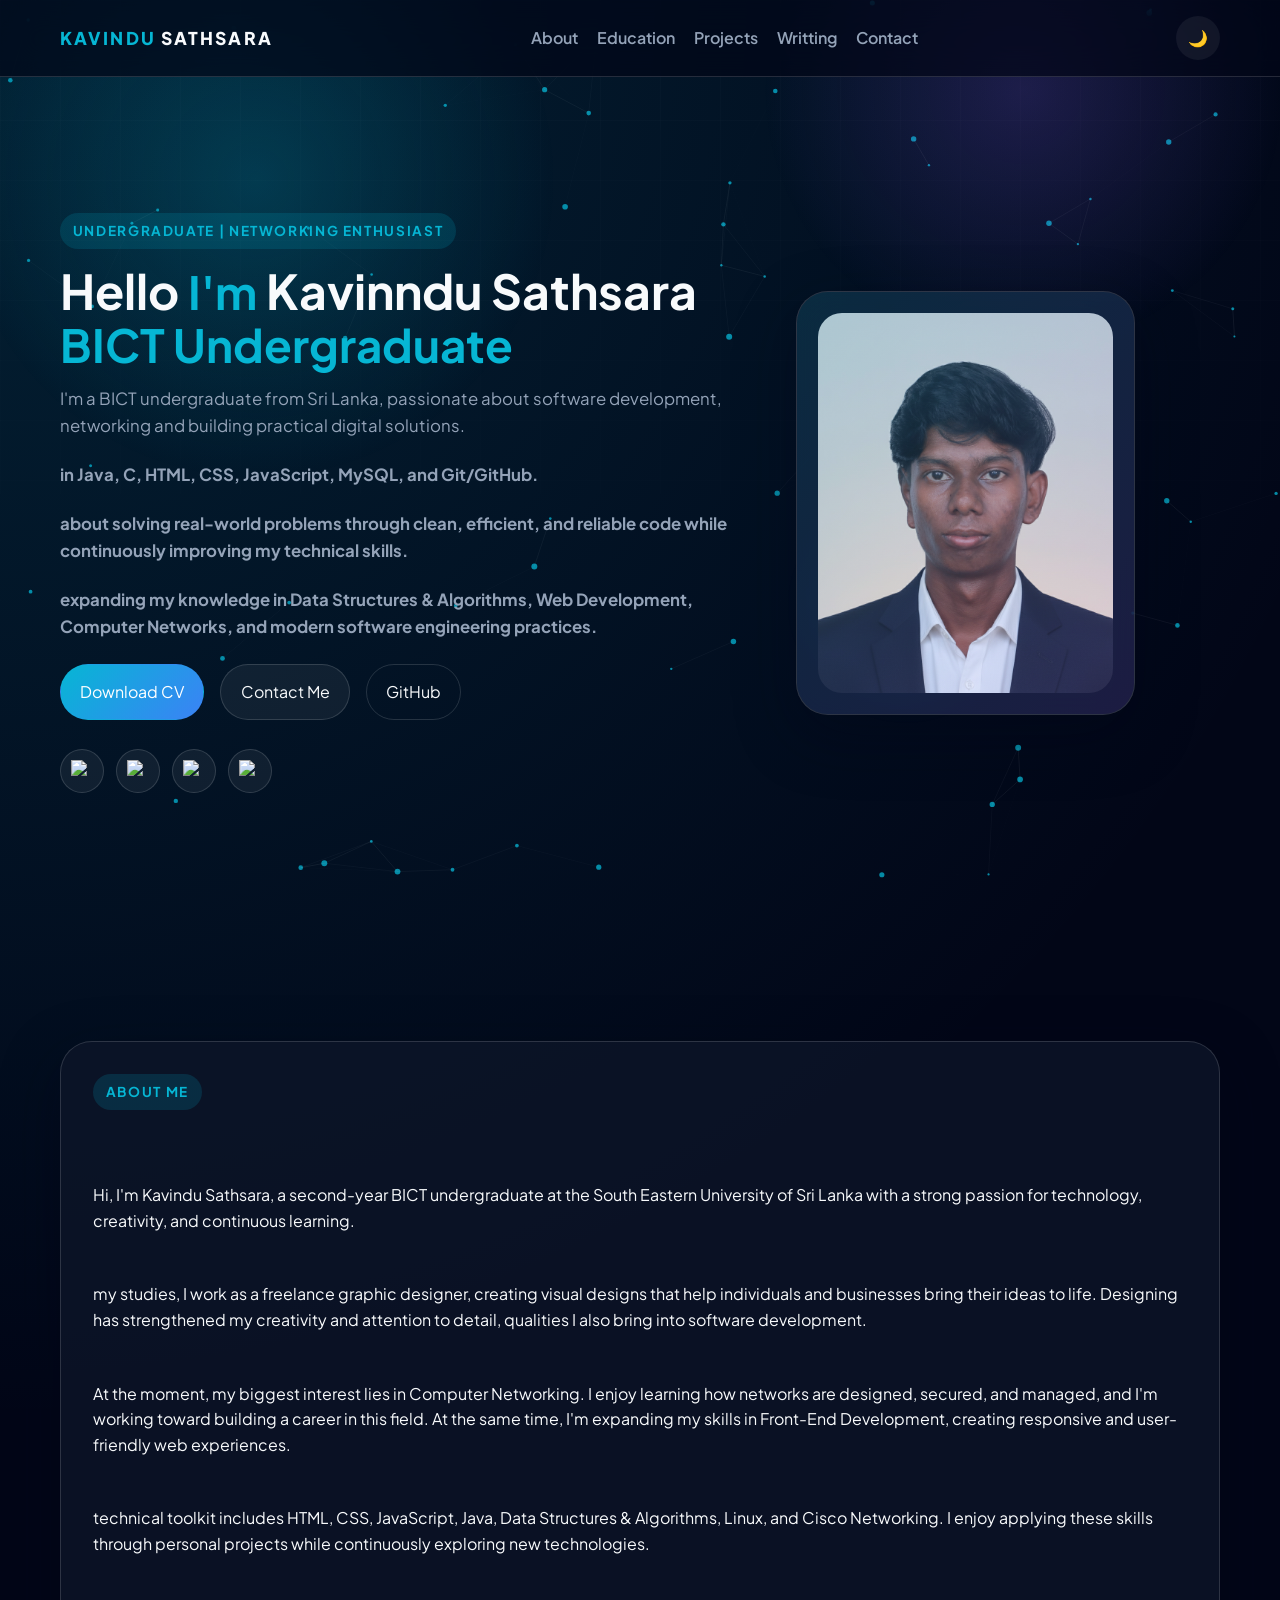
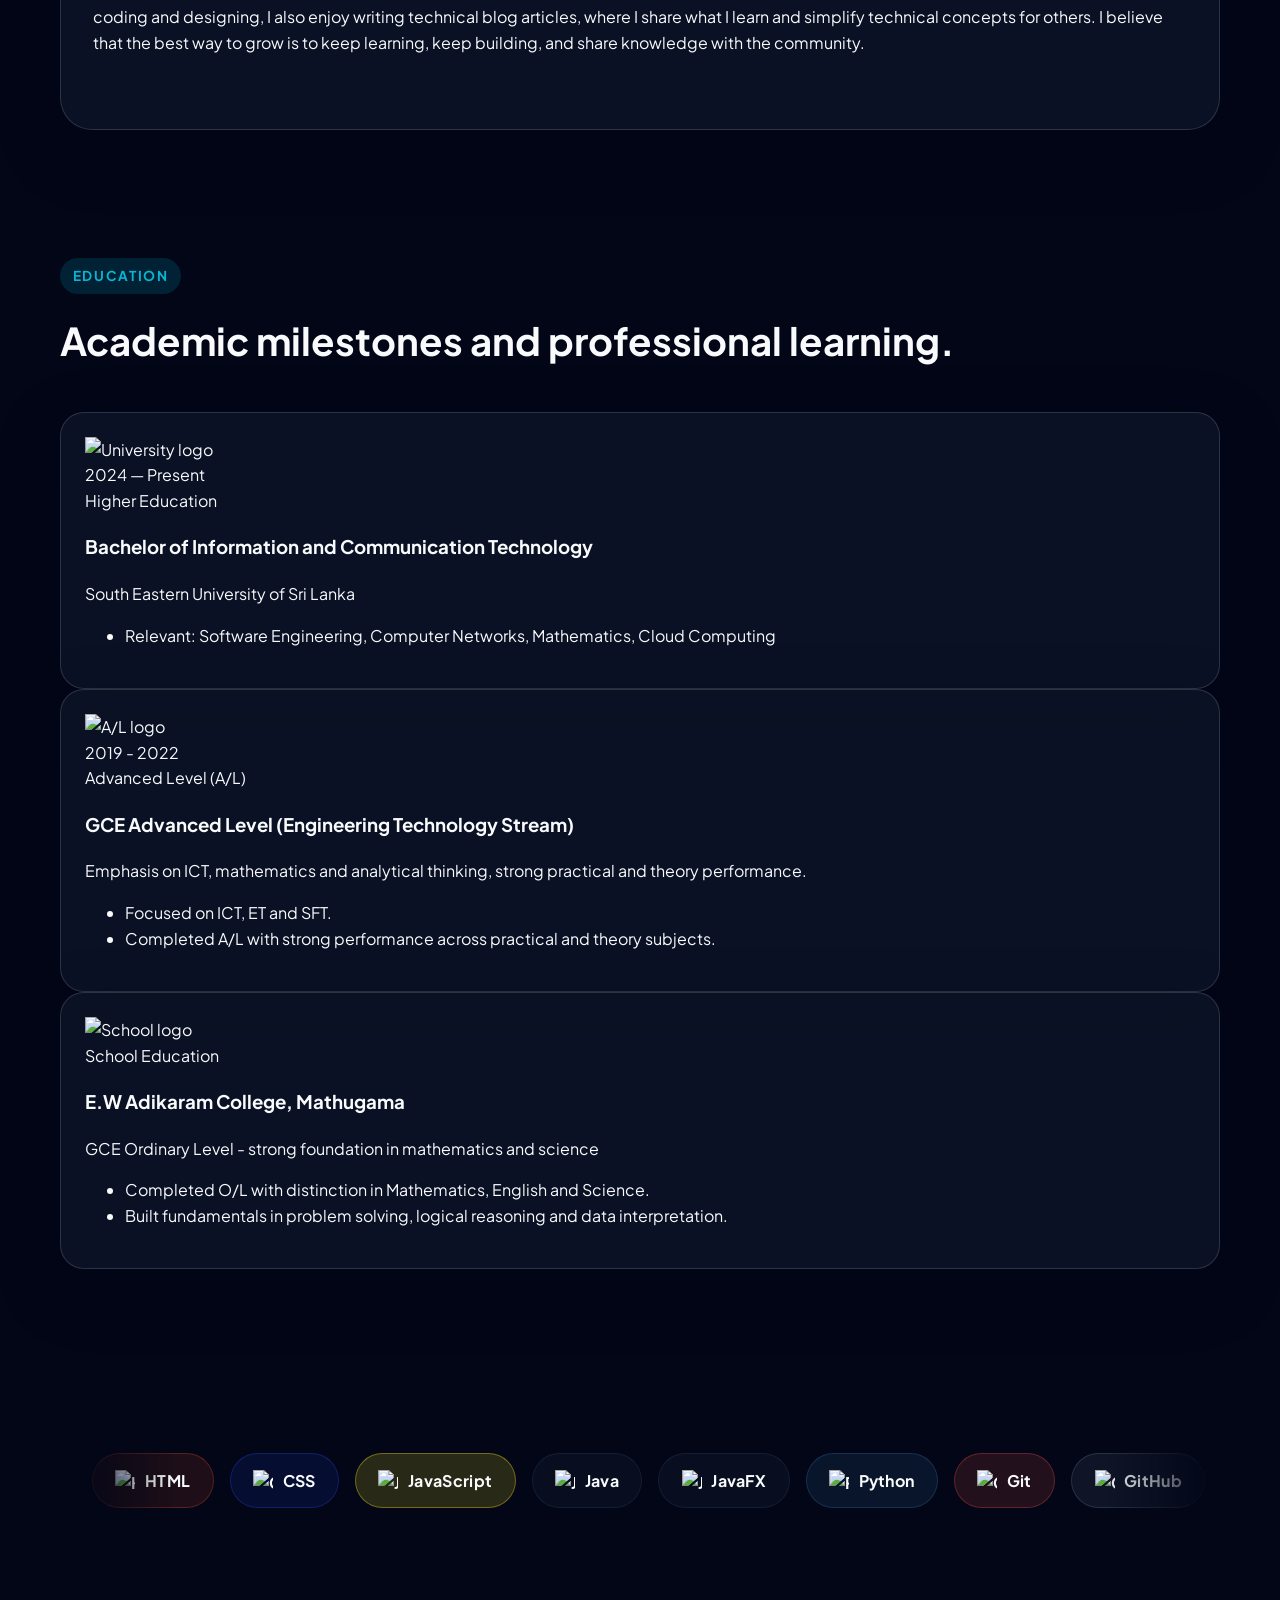
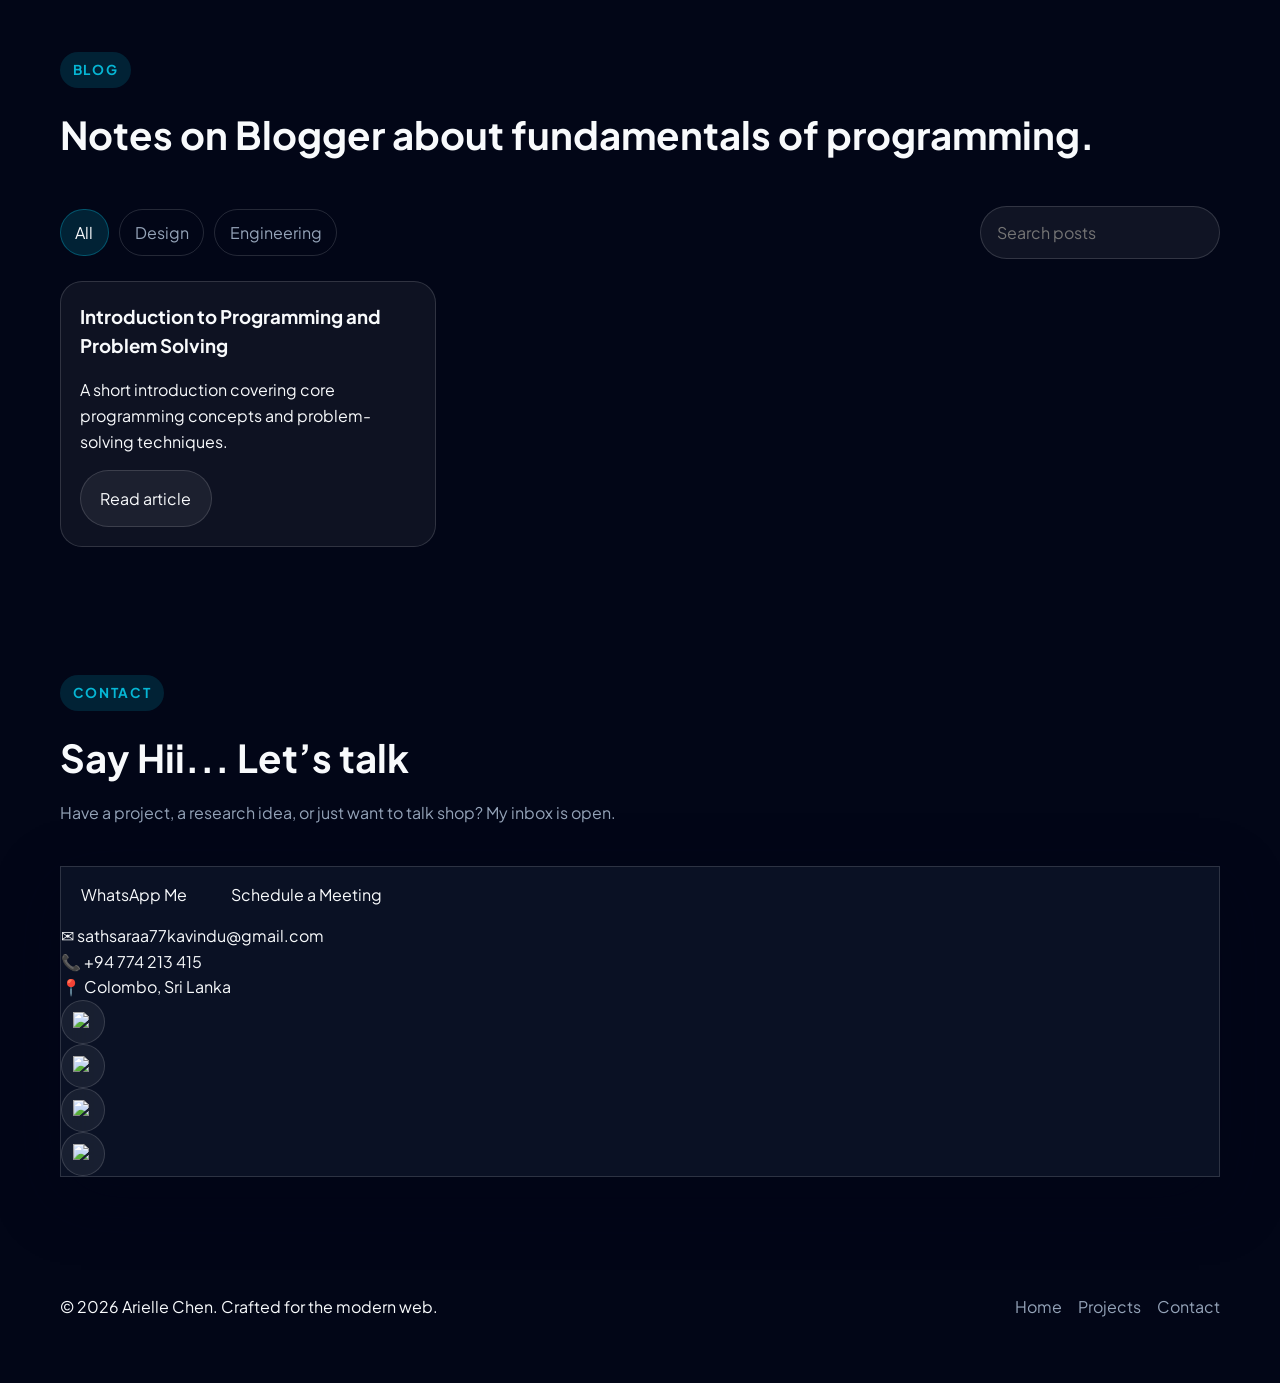
==== commit 4f03fc2d: "Update print statement from 'Hello' to 'Goodbye'" ====
--- a/My portfolio/index.html
+++ b/My portfolio/index.html
@@ -43,9 +43,9 @@
         <a class="logo" href="#home" aria-label="Go to home"><span>Kavindu </span>SATHSARA</a>
         <nav class="nav-links" aria-label="Primary navigation">
           <a href="#about">About</a>
-          <a href="#skills">Skills</a>
+          <a href="#education">Education</a>
           <a href="#projects">Projects</a>
-          <a href="#blog">Blog</a>
+          <a href="#blog">Writting</a>
           <a href="#contact">Contact</a>
         </nav>
         <div class="nav-actions">
@@ -55,9 +55,9 @@
       </div>
       <div class="container mobile-nav">
         <a href="#about">About</a>
-        <a href="#skills">Skills</a>
+        <a href="#education">Education</a>
         <a href="#projects">Projects</a>
-        <a href="#blog">Blog</a>
+        <a href="#blog">Writting</a>
         <a href="#contact">Contact</a>
       </div>
     </header>
@@ -80,13 +80,16 @@
             </div>
             <div class="social-row">
               <a class="social-pill" href="https://github.com/Kavindu-Sathsara" target="_blank" rel="noreferrer" aria-label="GitHub">
-                <img src="https://img.icons8.com/?size=100&id=16318&format=png&color=000000" alt="GitHub" width="22" height="22" />
+                <img src="https://img.icons8.com/ios-glyphs/48/000000/github.png" alt="GitHub" width="22" height="22" />
               </a>
               <a class="social-pill" href="https://www.linkedin.com/in/kavindu-sathsara-393956353/?skipRedirect=true" target="_blank" rel="noreferrer" aria-label="LinkedIn">
-                <img src="https://img.icons8.com/?size=100&id=85348&format=png&color=000000" alt="LinkedIn" width="22" height="22" />
+                <img src="https://img.icons8.com/ios-glyphs/48/000000/linkedin.png" alt="LinkedIn" width="22" height="22" />
               </a>
               <a class="social-pill" href="mailto:sathsara77kavindu@gmail.com" aria-label="Email">
-                <img src="https://img.icons8.com/?size=100&id=jicLxt1sA2qa&format=png&color=000000" alt="Email" width="22" height="22" />
+                <img src="https://img.icons8.com/ios-glyphs/48/000000/email.png" alt="Email" width="22" height="22" />
+              </a>
+              <a class="social-pill" href="https://www.blogger.com/profile/10187945015460676433" target="_blank" rel="noreferrer" aria-label="Blogger">
+                <img src="https://img.icons8.com/ios-glyphs/48/000000/blogger.png" alt="Blogger" width="22" height="22" />
               </a>
             </div>
           </div>
@@ -103,41 +106,105 @@
         <div class="container about-grid">
           <div class="section-card reveal about-content">
             <div class="section-heading">
-              <div class="section-eyebrow">About</div>
-              <h2>Designing systems that feel both alive and effortless.</h2>
-              <p>I blend frontend engineering with product strategy to create experiences that are elegant, scalable, and built to last.</p>
+              <div class="section-eyebrow">About ME</div>
+              
+              
             </div>
             <div class="about-summary">
-              <p>As a BICT undergraduate and passionate networking enthusiast, I build digital solutions that are both technically strong and visually compelling.</p>
-              <ul>
-                <li>Expertise in modern web development, clean architecture, and accessible design.</li>
-                <li>Strong background in algorithms, networking, and backend integration.</li>
-                <li>Focused on delivering performance-driven, maintainable experiences.</li>
-              </ul>
-            </div>
-            <div class="about-tabs" role="tablist" aria-label="About tabs">
-              <button class="about-tab active" type="button" data-tab="education">Education</button>
-              <button class="about-tab" type="button" data-tab="experience">Experience</button>
-              <button class="about-tab" type="button" data-tab="journey">Journey</button>
-            </div>
-            <div class="about-panel active" id="panel-education">
-              <div class="timeline">
-                <div class="timeline-item"><strong>B.Sc. Computer Science</strong><span>University of California — 2017</span></div>
-                <div class="timeline-item"><strong>UI/UX Specialization</strong><span>Google UX Design — 2019</span></div>
+              <p>Hi, I'm Kavindu Sathsara, a second-year BICT undergraduate at the South Eastern University of Sri Lanka
+                with a strong passion for technology, creativity, and continuous learning.</p>
+
+              <p> my studies, I work as a freelance graphic designer, creating visual designs that
+                help individuals and businesses bring their ideas to life. Designing has strengthened my
+                creativity and attention to detail, qualities I also bring into software development.</p>
+
+              <p>At the moment, my biggest interest lies in Computer Networking. I enjoy learning how networks
+                are designed, secured, and managed, and I'm working toward building a career in this field. At the same time,
+                I'm expanding my skills in Front-End Development, creating responsive and user-friendly web experiences.</p>
+
+              <p>technical toolkit includes HTML, CSS, JavaScript, Java, Data Structures & Algorithms, Linux, and Cisco Networking.
+                I enjoy applying these skills through personal projects while continuously exploring new technologies.</p>
+
+              <p>coding and designing, I also enjoy writing technical blog articles, where I share what I learn and simplify technical
+                concepts for others. I believe that the best way to grow is to keep learning, keep building, and share knowledge with the community.</p>
+            </div>
+          </div>
+        </div>
+      </section>
+
+      <section id="education" class="section-shell">
+        <div class="container">
+          <div class="section-heading reveal">
+            <div class="section-eyebrow">Education</div>
+            <h2>Academic milestones and professional learning.</h2>
+          </div>
+
+          <div class="education-stack reveal">
+            <article class="education-card section-card">
+              <div class="edu-card">
+                <div class="edu-media">
+                  <div class="edu-icon">
+                    <img src="./assets/icons/SEUSL.png" alt="University logo" />
+                  </div>
+                  <div class="edu-dates">2024 — Present</div>
+                </div>
+                <div class="edu-content">
+                  <div class="edu-eyebrow">Higher Education</div>
+                  <h3>Bachelor of Information and Communication Technology</h3>
+                  <p class="muted">South Eastern University of Sri Lanka</p>
+                  <ul class="edu-tags">
+                    <li>Relevant: Software Engineering, Computer Networks, Mathematics, Cloud Computing</li>
+                  </ul>
+                </div>
               </div>
-            </div>
-            <div class="about-panel" id="panel-experience">
-              <div class="timeline">
-                <div class="timeline-item"><strong>Lead Frontend Engineer</strong><span>Northstar Labs • 2022–Present</span></div>
-                <div class="timeline-item"><strong>Senior Product Engineer</strong><span>Helio Studio • 2019–2022</span></div>
+            </article>
+
+
+            
+
+            <article class="education-card section-card">
+              <div class="edu-card">
+                <div class="edu-media">
+                  <div class="edu-icon">
+                    <img src="./assets/icons/Ananda.jpg" alt="A/L logo" />
+                  </div>
+                  <div class="edu-dates">2019 - 2022</div>
+                </div>
+                <div class="edu-content">
+                  <div class="edu-eyebrow">Advanced Level (A/L)</div>
+                  <h3>GCE Advanced Level  (Engineering Technology Stream)</h3>
+                  <p class="muted">Emphasis on ICT, mathematics and analytical thinking, strong practical and theory performance.</p>
+                  <ul>
+                    <li>Focused on ICT, ET and SFT.</li>
+                    <li>Completed A/L with strong performance across practical and theory subjects.</li>
+                  </ul>
+                </div>
               </div>
-            </div>
-            <div class="about-panel" id="panel-journey">
-              <div class="timeline">
-                <div class="timeline-item"><strong>Started with interactive marketing sites</strong><span>Iterating toward full product experiences</span></div>
-                <div class="timeline-item"><strong>Now building flagship platforms</strong><span>Focused on performance, accessibility, and delight</span></div>
+            </article>
+
+
+
+            <article class="education-card section-card">
+              <div class="edu-card">
+                <div class="edu-media">
+                  <div class="edu-icon">
+                    <img src="./assets/icons/Adikaram.jpg" alt="School logo" />
+                  </div>
+                  <!-- <div class="edu-dates">2009 — 2022 (Feb.)</div> -->
+                </div>
+                <div class="edu-content">
+                  <div class="edu-eyebrow">School Education</div>
+                  <h3>E.W Adikaram College, Mathugama</h3>
+                  <p class="muted">GCE Ordinary Level - strong foundation in mathematics and science</p>
+                  <ul>
+                    <li>Completed O/L with distinction in Mathematics, English and Science.</li>
+                    <li>Built fundamentals in problem solving, logical reasoning and data interpretation.</li>
+                  </ul>
+                </div>
               </div>
-            </div>
+            </article>
+
+
           </div>
         </div>
       </section>
@@ -171,7 +238,7 @@
         </div>
       </section>
 
-      <section id="projects" class="section-shell">
+      <!-- <section id="projects" class="section-shell">
         <div class="container">
           <div class="section-heading reveal">
             <div class="section-eyebrow">Projects</div>
@@ -208,48 +275,13 @@
             </article>
           </div>
         </div>
-      </section>
-
-      <section id="certificates" class="section-shell">
-        <div class="container">
-          <div class="section-heading reveal">
-            <div class="section-eyebrow">Certificates</div>
-            <h2>Credentials that support a craft-led approach.</h2>
-          </div>
-          <div class="skill-grid">
-            <article class="certificate-card reveal"><h3>Google UX Design</h3><p>Professional certification in user research and interface design.</p></article>
-            <article class="certificate-card reveal"><h3>Frontend Performance</h3><p>Advanced practices for optimization, rendering, and responsiveness.</p></article>
-            <article class="certificate-card reveal"><h3>Accessibility Specialist</h3><p>Certification in inclusive design, WCAG, and keyboard navigation.</p></article>
-          </div>
-        </div>
-      </section>
-
-      <section id="photography" class="section-shell">
-        <div class="container">
-          <div class="section-heading reveal">
-            <div class="section-eyebrow">Photography</div>
-            <h2>Frames from the world beyond the screen.</h2>
-          </div>
-          <div class="filter-row reveal">
-            <div class="filter-group">
-              <button class="filter-chip active gallery-filter" type="button" data-filter="all">All</button>
-              <button class="filter-chip gallery-filter" type="button" data-filter="urban">Urban</button>
-              <button class="filter-chip gallery-filter" type="button" data-filter="nature">Nature</button>
-            </div>
-          </div>
-          <div class="gallery-grid">
-            <article class="photo-card reveal" data-category="urban" data-src="https://images.unsplash.com/photo-1494526585095-c41746248156?auto=format&fit=crop&w=900&q=80" tabindex="0"><img src="https://images.unsplash.com/photo-1494526585095-c41746248156?auto=format&fit=crop&w=900&q=80" alt="City streets" loading="lazy" /></article>
-            <article class="photo-card reveal" data-category="nature" data-src="https://images.unsplash.com/photo-1500534623283-312aade485b7?auto=format&fit=crop&w=900&q=80" tabindex="0"><img src="https://images.unsplash.com/photo-1500534623283-312aade485b7?auto=format&fit=crop&w=900&q=80" alt="Mountain landscape" loading="lazy" /></article>
-            <article class="photo-card reveal" data-category="urban" data-src="https://images.unsplash.com/photo-1480714378408-67cf0d13bc1b?auto=format&fit=crop&w=900&q=80" tabindex="0"><img src="https://images.unsplash.com/photo-1480714378408-67cf0d13bc1b?auto=format&fit=crop&w=900&q=80" alt="Night skyline" loading="lazy" /></article>
-          </div>
-        </div>
-      </section>
+      </section> -->
 
       <section id="blog" class="section-shell">
         <div class="container">
           <div class="section-heading reveal">
             <div class="section-eyebrow">Blog</div>
-            <h2>Notes on design systems, momentum, and crafting meaningful products.</h2>
+            <h2>Notes on Blogger about fundamentals of programming.</h2>
           </div>
           <div class="filter-row reveal">
             <div class="filter-group">
@@ -260,137 +292,42 @@
             <input class="search-input" id="blog-search" type="search" placeholder="Search posts" aria-label="Search blog posts" />
           </div>
           <div class="blog-grid">
-            <article class="blog-card reveal" data-category="design" data-title="Design systems that feel human" data-summary="How to keep systems expressive without losing clarity.">
-              <h3>Design systems that feel human</h3>
-              <p>How to keep systems expressive without losing clarity.</p>
-              <div class="actions"><a class="btn btn-secondary" href="#">Read article</a></div>
-            </article>
-            <article class="blog-card reveal" data-category="engineering" data-title="Performance tuning for modern products" data-summary="A practical workflow for tracing bottlenecks and shipping faster.">
-              <h3>Performance tuning for modern products</h3>
-              <p>A practical workflow for tracing bottlenecks and shipping faster.</p>
-              <div class="actions"><a class="btn btn-secondary" href="#">Read article</a></div>
-            </article>
-            <article class="blog-card reveal" data-category="design" data-title="Motion as a product language" data-summary="Using motion to communicate hierarchy and confidence.</">
-              <h3>Motion as a product language</h3>
-              <p>Using motion to communicate hierarchy and confidence.</p>
-              <div class="actions"><a class="btn btn-secondary" href="#">Read article</a></div>
-            </article>
-          </div>
-        </div>
-      </section>
-
-      <section class="section-shell">
-        <div class="container">
-          <div class="section-heading reveal">
-            <div class="section-eyebrow">Achievements</div>
-            <h2>Trusted across product, design, and engineering.</h2>
-          </div>
-          <div class="skill-grid">
-            <article class="service-card reveal"><h3>20+ Launches</h3><p>Delivered product experiences for startups and established teams.</p></article>
-            <article class="service-card reveal"><h3>9 Countries</h3><p>Collaborated with distributed teams and international clients.</p></article>
-            <article class="service-card reveal"><h3>4x Faster Iteration</h3><p>Created systems that shorten design-to-development cycles.</p></article>
-          </div>
-        </div>
-      </section>
-
-      <section id="services" class="section-shell">
-        <div class="container">
-          <div class="section-heading reveal">
-            <div class="section-eyebrow">Services</div>
-            <h2>Premium support for ambitious teams.</h2>
-          </div>
-          <div class="skill-grid">
-            <article class="service-card reveal"><h3>Product Design</h3><p>UI/UX strategy, design systems, and interface polish.</p></article>
-            <article class="service-card reveal"><h3>Frontend Engineering</h3><p>Scalable implementation from prototype to production.</p></article>
-            <article class="service-card reveal"><h3>Performance Audits</h3><p>Diagnose, optimize, and elevate experience quality.</p></article>
-          </div>
-        </div>
-      </section>
-
-      <section class="section-shell">
-        <div class="container">
-          <div class="section-heading reveal">
-            <div class="section-eyebrow">Testimonials</div>
-            <h2>What collaborators say.</h2>
-          </div>
-          <div class="skill-grid">
-            <article class="testimonial-card reveal"><p>“Arielle brings calm clarity to complex interfaces, and every release feels intentional.”</p><strong>— Maya, Product Lead</strong></article>
-            <article class="testimonial-card reveal"><p>“The result didn’t just look amazing — it performed beautifully and converted.”</p><strong>— Rhys, Founder</strong></article>
-            <article class="testimonial-card reveal"><p>“Her design thinking and engineering maturity are rare to find together.”</p><strong>— Nina, VP Design</strong></article>
-          </div>
-        </div>
-      </section>
-
-      <section class="section-shell">
-        <div class="container">
-          <div class="section-heading reveal">
-            <div class="section-eyebrow">FAQ</div>
-            <h2>Common questions before we build together.</h2>
-          </div>
-          <div class="skill-grid">
-            <details class="faq-item reveal">
-              <summary>Can you work across design and development?</summary>
-              <p>Yes. I bridge both sides of the product process and can guide from concept through delivery.</p>
-            </details>
-            <details class="faq-item reveal">
-              <summary>Do you support responsive and accessible builds?</summary>
-              <p>Absolutely. Accessibility, responsiveness, and performance are built into the process from the start.</p>
-            </details>
-            <details class="faq-item reveal">
-              <summary>What is your typical collaboration style?</summary>
-              <p>Thoughtful, iterative, and transparent. I like tight feedback loops and practical progress.</p>
-            </details>
-          </div>
-        </div>
-      </section>
-
-      <section id="repos" class="section-shell">
-        <div class="container">
-          <div class="section-heading reveal">
-            <div class="section-eyebrow">GitHub</div>
-            <h2>Latest repositories from the public feed.</h2>
-          </div>
-          <div class="skill-grid" id="repos-grid"></div>
+            <article class="blog-card reveal">
+              <h3>Introduction to Programming and Problem Solving</h3>
+              <p class="muted">A short introduction covering core programming concepts and problem-solving techniques.</p>
+              <div class="actions"><a class="btn btn-secondary" href="https://kstechnexus.blogspot.com/2026/08/introduction-to-programming-and-problem.html" target="_blank" rel="noreferrer">Read article</a></div>
+            </article>
+          </div>
         </div>
       </section>
 
       <section id="contact" class="section-shell">
-        <div class="container contact-grid">
-          <div class="contact-card reveal">
+        <div class="container">
+          <div class="section-heading reveal">
             <div class="section-eyebrow">Contact</div>
-            <h2>Let’s make something remarkable.</h2>
-            <p>Whether you need a polished launch page, a production-grade platform, or a design system upgrade, I’m ready to help.</p>
-            <div class="contact-list">
-              <div>✉ hello@arielle.dev</div>
-              <div>📍 Remote • Available worldwide</div>
-              <div>🕒 Open for collaborations in 2026</div>
-            </div>
-            <button class="btn btn-secondary" type="button" id="copy-email">Copy email</button>
-            <iframe class="map-frame" title="Map to Arielle's location" src="https://www.google.com/maps?q=San%20Francisco&output=embed" loading="lazy"></iframe>
-          </div>
-          <form class="contact-card reveal" id="contact-form" novalidate>
-            <div class="form-grid">
-              <div class="field">
-                <label for="name">Name</label>
-                <input id="name" name="name" type="text" placeholder="Your name" />
-                <div class="error" aria-live="polite"></div>
-              </div>
-              <div class="field">
-                <label for="email">Email</label>
-                <input id="email" name="email" type="email" placeholder="you@example.com" />
-                <div class="error" aria-live="polite"></div>
-              </div>
-            </div>
-            <div class="field" style="margin-top: 1rem;">
-              <label for="message">Message</label>
-              <textarea id="message" name="message" placeholder="Tell me about your project"></textarea>
-              <div class="error" aria-live="polite"></div>
-            </div>
-            <div class="actions" style="margin-top: 1rem;">
-              <button class="btn btn-primary" type="submit">Send Message</button>
-              <span id="form-status" class="error"></span>
-            </div>
-          </form>
+            <h2 class="contact-title">Say Hii... <span class="gradient">Let’s talk</span></h2>
+            <p class="contact-sub">Have a project, a research idea, or just want to talk shop? My inbox is open.</p>
+          </div>
+
+          <div class="contact-hero glass reveal">
+            <div class="contact-actions">
+              <a class="btn btn-whatsapp" href="https://wa.me/94774213415" target="_blank" rel="noreferrer">WhatsApp Me</a>
+              <a class="btn btn-outline" href="mailto:sathsaraa77kavindu@gmail.com">Schedule a Meeting</a>
+            </div>
+
+            <div class="contact-pills">
+              <a class="contact-pill" href="mailto:sathsaraa77kavindu@gmail.com">✉ sathsaraa77kavindu@gmail.com</a>
+              <div class="contact-pill">📞 +94 774 213 415</div>
+              <div class="contact-pill">📍 Colombo, Sri Lanka</div>
+            </div>
+
+            <div class="contact-social">
+              <a class="social-pill" href="https://github.com/Kavindu-Sathsara" target="_blank" rel="noreferrer"><img src="https://img.icons8.com/ios-glyphs/48/000000/github.png" alt="GitHub" width="20" height="20"/></a>
+              <a class="social-pill" href="https://www.linkedin.com/in/kavindu-sathsara-393956353/?skipRedirect=true" target="_blank" rel="noreferrer"><img src="https://img.icons8.com/ios-glyphs/48/000000/linkedin.png" alt="LinkedIn" width="20" height="20"/></a>
+              <a class="social-pill" href="mailto:sathsaraa77kavindu@gmail.com" aria-label="Email"><img src="https://img.icons8.com/ios-glyphs/48/000000/email.png" alt="Email" width="20" height="20"/></a>
+              <a class="social-pill" href="https://www.blogger.com/profile/10187945015460676433" target="_blank" rel="noreferrer"><img src="https://img.icons8.com/ios-glyphs/48/000000/blogger.png" alt="Blogger" width="20" height="20"/></a>
+            </div>
+          </div>
         </div>
       </section>
     </main>
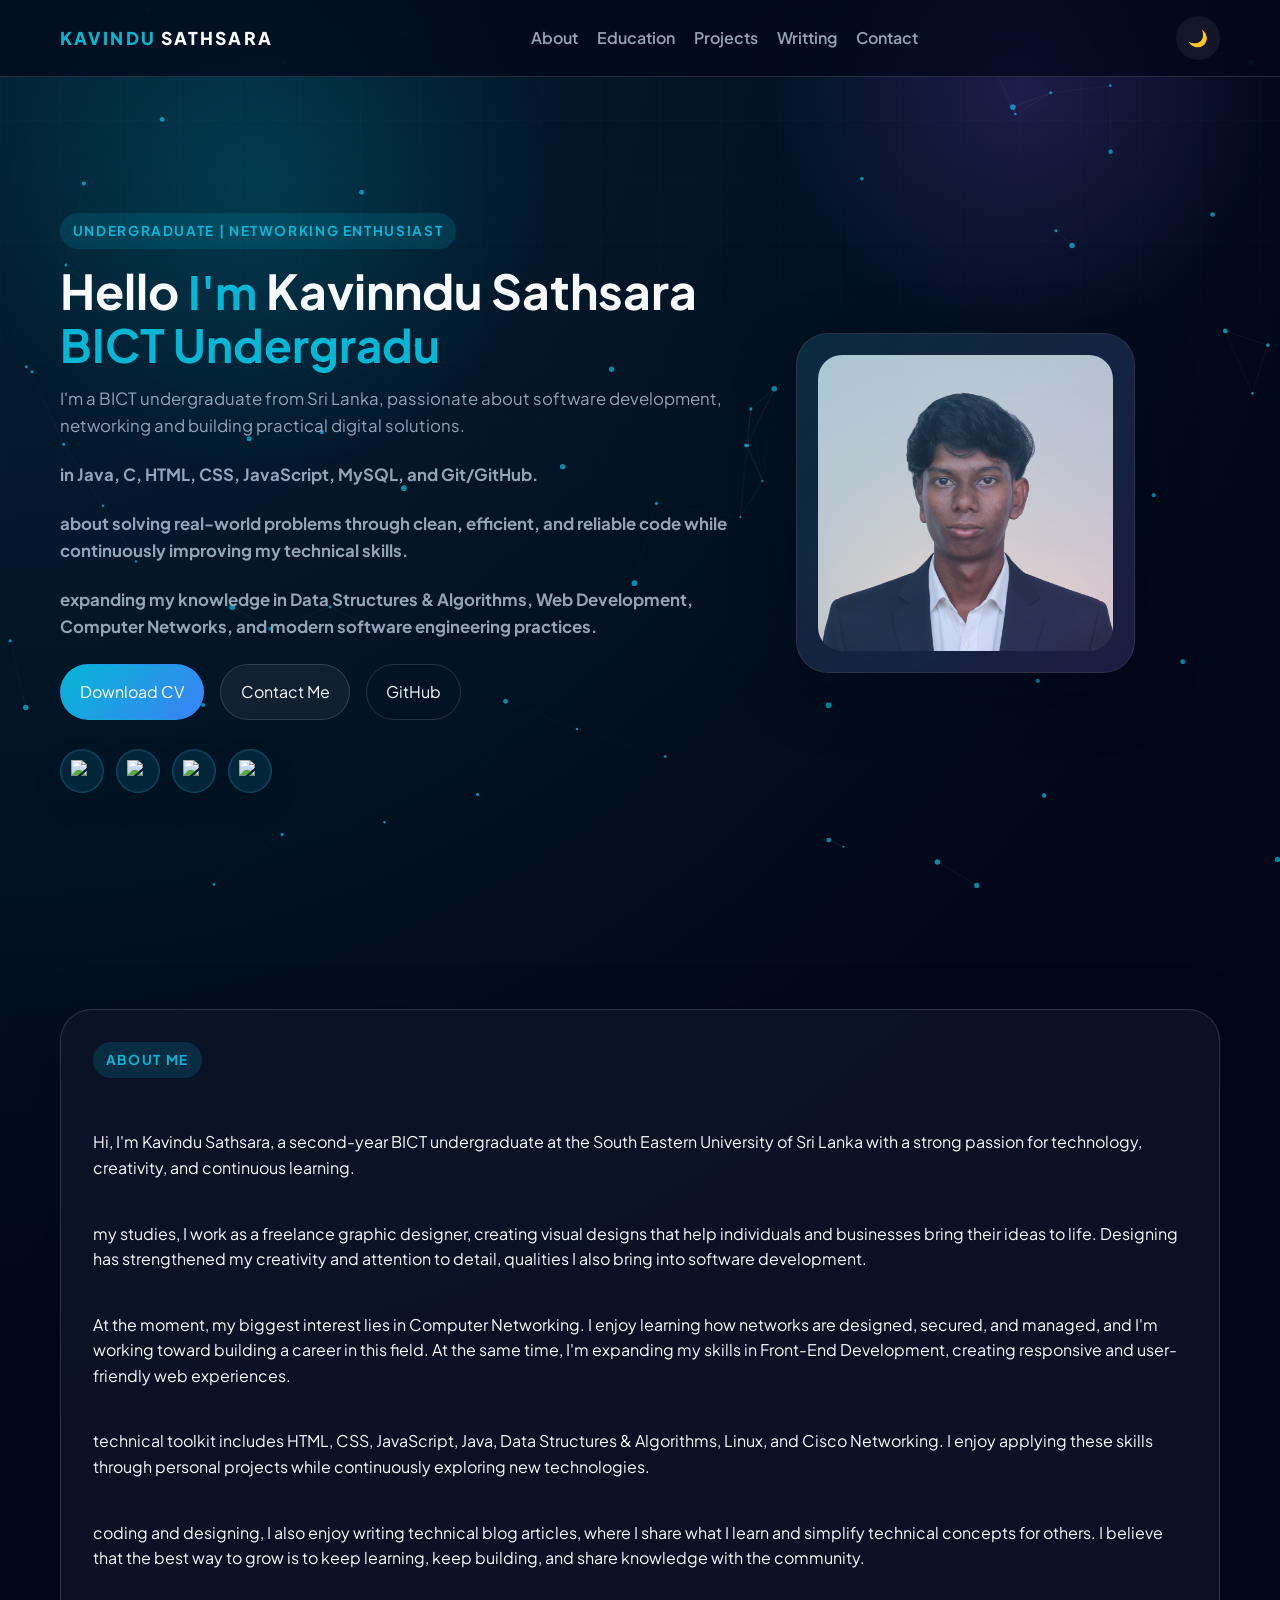
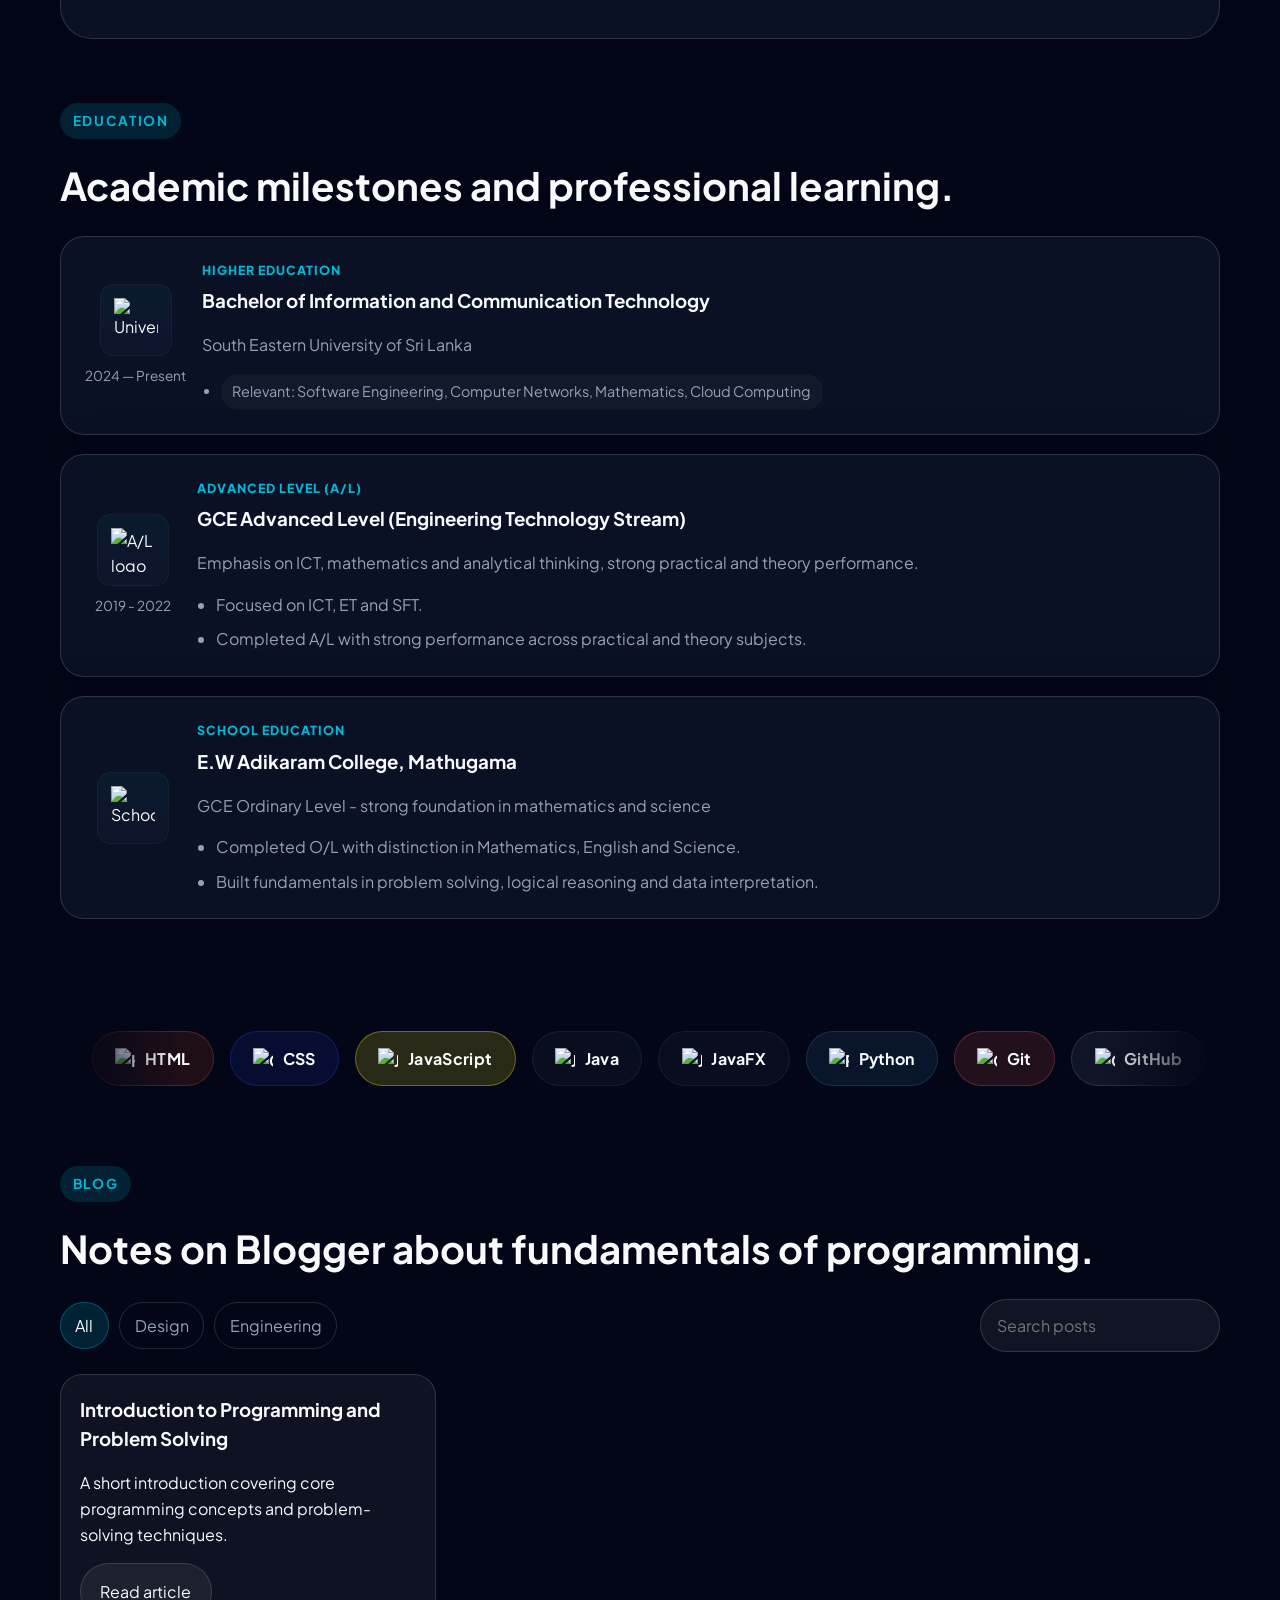
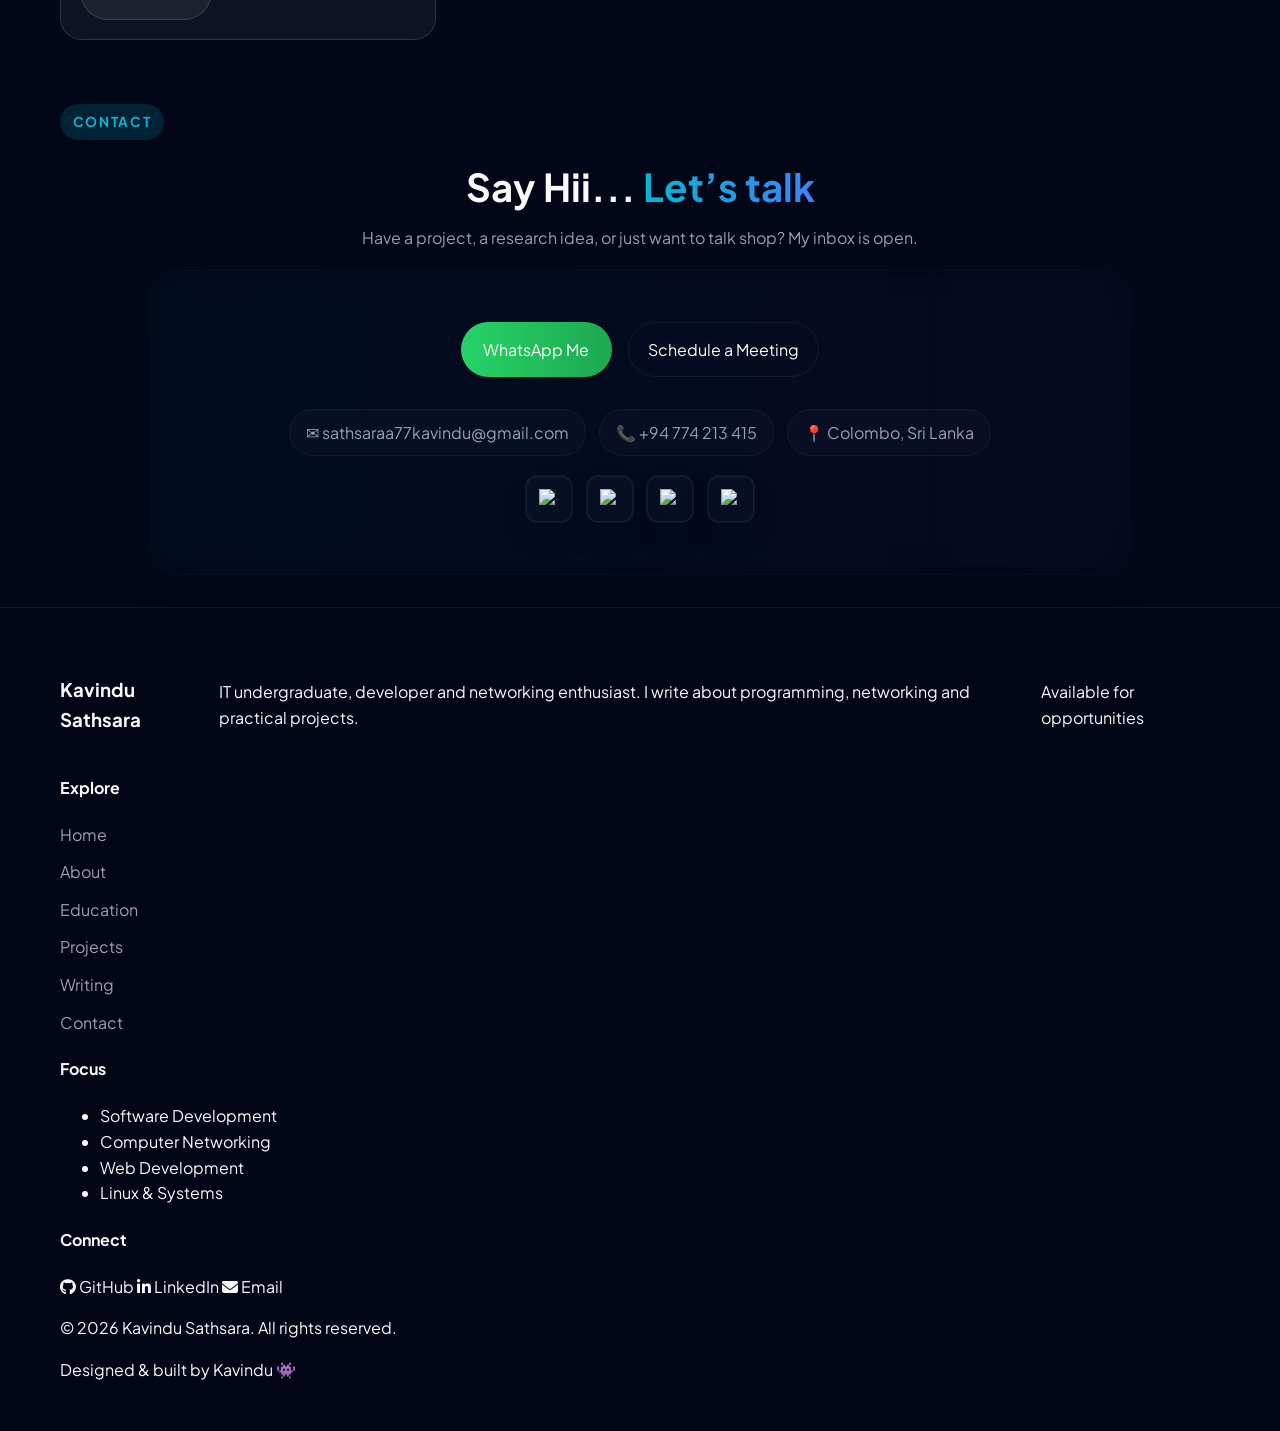
==== commit 2c0b0c6b: "Update word from 'Hello' to 'Goodbye'" ====
--- a/My portfolio/index.html
+++ b/My portfolio/index.html
@@ -19,6 +19,7 @@
     <link rel="stylesheet" href="css/style.css" />
     <link rel="stylesheet" href="css/animations.css" />
     <link rel="stylesheet" href="css/responsive.css" />
+    <link rel="stylesheet" href="https://cdnjs.cloudflare.com/ajax/libs/font-awesome/6.7.2/css/all.min.css" />
     <title>Kavindu Sathsara | Undergraduate</title>
   </head>
   <body>
@@ -76,7 +77,7 @@
             <div class="hero-actions">
               <a class="btn btn-primary magnetic" href="assets/Resume.pdf" download>Download CV</a>
               <a class="btn btn-secondary magnetic" href="#contact">Contact Me</a>
-              <a class="btn btn-ghost magnetic" href="https://github.com" target="_blank" rel="noreferrer">GitHub</a>
+              <a class="btn btn-ghost magnetic" href="https://github.com/Kavindu-Sathsara" target="_blank" rel="noreferrer">GitHub</a>
             </div>
             <div class="social-row">
               <a class="social-pill" href="https://github.com/Kavindu-Sathsara" target="_blank" rel="noreferrer" aria-label="GitHub">
@@ -332,14 +333,106 @@
       </section>
     </main>
 
-    <footer>
-      <div class="container footer-grid">
-        <p>© <span id="year"></span> Arielle Chen. Crafted for the modern web.</p>
-        <div class="footer-links">
-          <a href="#home">Home</a>
-          <a href="#projects">Projects</a>
-          <a href="#contact">Contact</a>
-        </div>
+    <footer class="site-footer">
+      <div class="container footer-main">
+
+        <!-- Brand / About -->
+        <div class="footer-brand">
+          <!-- <a href="#home" class="footer-logo">KS</a> -->
+
+          <h3>Kavindu Sathsara</h3>
+
+          <p>
+            IT undergraduate, developer and networking enthusiast.
+            I write about programming, networking and practical projects.
+          </p>
+
+          <div class="footer-status">
+            <span class="status-dot"></span>
+            <span>Available for opportunities</span>
+          </div>
+        </div>
+
+        <!-- Navigation -->
+        <div class="footer-column">
+          <h4>Explore</h4>
+
+          <nav class="footer-nav">
+            <a href="#home">Home</a>
+            <a href="#about">About</a>
+            <a href="#education">Education</a>
+            <a href="#projects">Projects</a>
+            <a href="#blog">Writing</a>
+            <a href="#contact">Contact</a>
+          </nav>
+        </div>
+
+        <!-- Focus -->
+        <div class="footer-column">
+          <h4>Focus</h4>
+
+          <ul>
+            <li>Software Development</li>
+            <li>Computer Networking</li>
+            <li>Web Development</li>
+            <li>Linux &amp; Systems</li>
+          </ul>
+        </div>
+
+        <!-- Connect -->
+        <div class="footer-column">
+          <h4>Connect</h4>
+
+          <div class="footer-socials">
+
+            <a
+              href="https://github.com/Kavindu-Sathsara"
+              target="_blank"
+              rel="noopener noreferrer"
+              aria-label="GitHub"
+            >
+              <i class="fa-brands fa-github"></i>
+              <span>GitHub</span>
+            </a>
+
+            <a
+              href="https://www.linkedin.com/in/kavindu-sathsara-393956353/"
+              target="_blank"
+              rel="noopener noreferrer"
+              aria-label="LinkedIn"
+            >
+              <i class="fa-brands fa-linkedin-in"></i>
+              <span>LinkedIn</span>
+            </a>
+
+            <a
+              href="mailto:sathsara77kavindu@gmail.com"
+              aria-label="Email"
+            >
+              <i class="fa-solid fa-envelope"></i>
+              <span>Email</span>
+            </a>
+
+          </div>
+        </div>
+
+      </div>
+
+      <div class="container">
+        <div class="footer-sep"></div>
+      </div>
+
+      <div class="container footer-bottom">
+
+        <p>
+          © <span id="year"></span> Kavindu Sathsara.
+          All rights reserved.
+        </p>
+
+        <p class="footer-made">
+          Designed &amp; built by Kavindu 👾
+        </p>
+
       </div>
     </footer>
 
--- a/My portfolio/css/style.css
+++ b/My portfolio/css/style.css
@@ -71,8 +71,8 @@
 
 .container { width: min(1160px, calc(100% - 2rem)); margin: 0 auto; }
 
-.section-shell { padding: 4rem 0; position: relative; }
-.section-heading { margin-bottom: 2.5rem; }
+.section-shell { padding: 2rem 0; position: relative; }
+.section-heading { margin-bottom: 1.2rem; }
 .section-eyebrow {
   display: inline-flex;
   align-items: center;
@@ -87,7 +87,7 @@
   text-transform: uppercase;
   margin-bottom: 1rem;
 }
-.section-heading h2 { font-size: clamp(1.8rem, 3vw, 2.5rem); margin: 0 0 0.75rem; }
+.section-heading h2 { font-size: clamp(1.8rem, 3vw, 2.5rem); margin: 0 0 0.5rem; }
 .section-heading p { color: var(--muted); max-width: 720px; margin: 0; }
 
 .glass {
@@ -197,13 +197,41 @@
 .hero-card {
   position: relative; z-index: 1; padding: 1.3rem;
   border-radius: 32px; overflow: hidden; border: 1px solid var(--border);
+  transition: transform .25s ease, box-shadow .25s ease;
+}
+.hero-card:hover {
+  transform: translateY(-6px);
+  box-shadow: 0 30px 60px rgba(2,6,23,0.45);
 }
 .hero-card::before {
   content: ''; position: absolute; inset: 0; background: linear-gradient(135deg, rgba(6,182,212,.2), rgba(139,92,246,.2)); opacity: .7; pointer-events: none;
 }
-.hero-image { border-radius: 24px; min-height: 380px; object-fit: cover; width: 100%; }
+.hero-image {
+  border-radius: 24px;
+  width: 100%;
+  height: auto;
+  max-height: min(60vh, 720px);
+  object-fit: cover;
+  display: block;
+}
 .social-row { display: flex; gap: 0.75rem; margin-top: 1rem; }
-.social-pill { width: 44px; height: 44px; border-radius: 50%; display: grid; place-items: center; background: rgba(255,255,255,0.06); border: 1px solid var(--border); }
+.social-pill {
+  width: 44px;
+  height: 44px;
+  border-radius: 50%;
+  display: grid;
+  place-items: center;
+  background: rgba(6,182,212,0.12);
+  border: 1px solid rgba(6,182,212,0.28);
+  box-shadow: inset 0 0 0 1px rgba(255,255,255,0.06), 0 14px 35px rgba(0,0,0,0.08);
+  transition: transform .25s ease, background .25s ease, border-color .25s ease, box-shadow .25s ease;
+}
+.social-pill:hover {
+  transform: translateY(-2px);
+  background: rgba(6,182,212,0.18);
+  border-color: rgba(6,182,212,0.42);
+  box-shadow: 0 16px 30px rgba(6,182,212,0.18);
+}
 
 .section-card {
   background: var(--bg-elevated);
@@ -215,8 +243,8 @@
 
 .about-grid { display: grid; gap: 1.5rem; }
 .about-content { padding: 2rem; border-radius: 32px; }
-.about-summary { display: grid; gap: 1rem; margin-bottom: 1.6rem; }
-.about-summary ul { list-style: none; padding: 0; margin: 0; display: grid; gap: 0.8rem; }
+.about-summary { display: grid; gap: 0.5rem; margin-bottom: 1.2rem; }
+.about-summary ul { list-style: none; padding: 0; margin: 0; display: grid; gap: 0.6rem; }
 .about-summary li { display: flex; align-items: flex-start; gap: 0.75rem; padding-left: 1rem; color: var(--muted); position: relative; }
 .about-summary li::before { content: '•'; position: absolute; left: 0; top: 0; color: var(--primary); }
 .about-tabs { display: flex; flex-wrap: wrap; gap: 0.75rem; margin-bottom: 1rem; }
@@ -290,6 +318,57 @@
   background: rgba(6,182,212,0.16);
 }
 
+.education-grid, .certificate-grid {
+  display: grid;
+  grid-template-columns: repeat(3, minmax(0, 1fr));
+  gap: 1.2rem;
+}
+.education-card h3, .certificate-card h3 {
+  margin: 0 0 0.75rem;
+}
+.education-card p, .certificate-card p, .education-card li {
+  color: var(--muted);
+}
+.education-card ul {
+  margin: 1rem 0 0;
+  padding-left: 1.2rem;
+  list-style: disc;
+  display: grid;
+  gap: 0.55rem;
+}
+.certificate-card {
+  min-height: 180px;
+  display: flex;
+  flex-direction: column;
+  justify-content: space-between;
+  background: linear-gradient(180deg, rgba(6,182,212,0.12), rgba(139,92,246,0.1));
+  border-color: rgba(6,182,212,0.2);
+}
+.certificate-card h3 {
+  color: var(--text);
+}
+.certificate-card p {
+  margin: 0;
+}
+
+/* Stacked education layout (one card per row) */
+.education-stack { display: grid; gap: 1.2rem; grid-template-columns: 1fr; }
+.education-card .edu-card { display: flex; gap: 1rem; align-items: center; }
+.edu-media { display: flex; flex-direction: column; align-items: center; gap: 0.6rem; min-width: 96px; }
+.edu-icon { width: 72px; height: 72px; border-radius: 14px; display: grid; place-items: center; background: linear-gradient(180deg, rgba(6,182,212,0.06), rgba(139,92,246,0.04)); border: 1px solid rgba(255,255,255,0.04); }
+.edu-icon img { width: 44px; height: 44px; display: block; }
+.edu-dates { font-size: 0.85rem; color: var(--muted); text-align: center; }
+.edu-content h3 { margin: 0 0 0.35rem; }
+.edu-eyebrow { font-size: 0.78rem; color: var(--primary); font-weight: 800; letter-spacing: 0.08em; text-transform: uppercase; margin-bottom: 0.35rem; }
+.edu-tags { list-style: none; padding: 0; margin: 0.5rem 0 0; display: flex; gap: 0.6rem; flex-wrap: wrap; }
+.edu-tags li { background: rgba(255,255,255,0.03); padding: 0.4rem 0.7rem; border-radius: 999px; font-size: 0.9rem; color: var(--muted); }
+
+@media (max-width: 740px) {
+  .education-card .edu-card { flex-direction: column; align-items: flex-start; }
+  .edu-media { flex-direction: row; gap: 0.8rem; align-items: center; min-width: auto; }
+  .edu-dates { text-align: left; }
+}
+
 @keyframes scrollSkills {
   0% { transform: translateX(0); }
   100% { transform: translateX(-50%); }
@@ -298,6 +377,7 @@
 @media (max-width: 740px) {
   .skill-track { animation-duration: 24s; gap: 0.9rem; padding-left: 1rem; }
   .skill-pill { padding: 0.75rem 1.1rem; font-size: 0.92rem; }
+  .education-grid, .certificate-grid { grid-template-columns: 1fr; }
 }
 
 .project-card .meta { display: flex; flex-wrap: wrap; gap: .5rem; margin: 0.8rem 0; }
@@ -329,9 +409,163 @@
 .mobile-nav.open { display: grid; gap: .7rem; padding: 0 0 1rem; }
 .mobile-nav a { color: var(--muted); padding: .35rem 0; }
 
-footer { padding: 2.3rem 0 3rem; }
-.footer-grid { display: flex; justify-content: space-between; align-items: center; gap: 1rem; flex-wrap: wrap; }
-.footer-links { display: flex; gap: 1rem; flex-wrap: wrap; color: var(--muted); }
+/* Contact hero styles */
+.contact-hero {
+  position: relative;
+  padding: 3.2rem;
+  text-align: center;
+  border-radius: 28px;
+  max-width: 980px;
+  margin: 0 auto;
+  backdrop-filter: blur(6px);
+  -webkit-backdrop-filter: blur(6px);
+  border: 1px solid rgba(255,255,255,0.03);
+  background: transparent;
+  display: flex;
+  flex-direction: column;
+  align-items: center;
+}
+.contact-hero::after {
+  content: '';
+  position: absolute;
+  inset: -6px;
+  border-radius: 32px;
+  background: linear-gradient(90deg, rgba(6,182,212,0.04), rgba(139,92,246,0.04));
+  filter: blur(14px);
+  z-index: 0;
+  pointer-events: none;
+}
+.contact-hero > * { position: relative; z-index: 1; }
+
+/* Keep eyebrow left-aligned while centering other content */
+.contact-hero .section-eyebrow { display: inline-flex; align-self: flex-start; margin: 0 0 0.8rem; }
+
+/* Center the contact section heading (title + subtitle) but keep eyebrow left */
+#contact .section-heading {
+  display: flex;
+  flex-direction: column;
+  align-items: center;
+  text-align: center;
+}
+#contact .section-heading .section-eyebrow {
+  align-self: flex-start;
+}
+.contact-title { font-size: clamp(2rem, 4vw, 3.2rem); margin: 0.2rem 0 0.75rem; }
+.contact-title .gradient { background: linear-gradient(90deg, var(--primary), var(--secondary)); -webkit-background-clip: text; background-clip: text; color: transparent; }
+.contact-sub { color: var(--muted); max-width: 760px; margin: 0 0 1.6rem; }
+.contact-actions { display: flex; gap: 1rem; justify-content: center; margin-bottom: 1.2rem; }
+.btn-whatsapp { background: linear-gradient(90deg, #25D366, #1DA851); color: white; padding: 0.85rem 1.4rem; border-radius: 999px; border: 0; }
+.btn-outline { background: transparent; border: 1px solid rgba(255,255,255,0.06); color: var(--text); padding: 0.85rem 1.2rem; border-radius: 999px; }
+.contact-pills { display: flex; gap: 0.8rem; justify-content: center; margin-top: 0.8rem; flex-wrap: wrap; }
+.contact-pill { display: inline-flex; align-items: center; gap: 0.6rem; padding: 0.6rem 1rem; border-radius: 999px; border: 1px solid rgba(255,255,255,0.04); background: rgba(255,255,255,0.02); color: var(--muted); }
+.contact-social { display: flex; gap: 0.8rem; justify-content: center; margin-top: 1.2rem; }
+.contact-social .social-pill { width: 48px; height: 48px; border-radius: 12px; display: grid; place-items: center; background: rgba(255,255,255,0.02); border: 1px solid rgba(255,255,255,0.04); }
+
+@media (max-width: 740px) {
+  .contact-hero { padding: 2rem; }
+  .contact-actions { flex-direction: column; align-items: stretch; }
+  .btn-whatsapp, .btn-outline { width: 100%; }
+}
+
+footer {
+  padding: 3rem 0 2rem;
+  background: rgba(2,6,23,0.88);
+  border-top: 1px solid rgba(255,255,255,0.08);
+}
+.footer-shell {
+  display: grid;
+  grid-template-columns: minmax(220px, 1fr) repeat(2, minmax(180px, auto));
+  gap: 1.5rem;
+  align-items: start;
+  padding-bottom: 1.5rem;
+  border-bottom: 1px solid rgba(255,255,255,0.06);
+}
+.footer-brand {
+  display: flex;
+  gap: 1rem;
+  align-items: center;
+}
+.footer-logo {
+  width: 56px;
+  height: 56px;
+  display: grid;
+  place-items: center;
+  border-radius: 18px;
+  background: linear-gradient(135deg, rgba(6,182,212,0.18), rgba(139,92,246,0.2));
+  color: var(--text);
+  font-size: 1.15rem;
+  font-weight: 800;
+  letter-spacing: 0.18em;
+}
+.footer-title {
+  margin: 0 0 0.25rem;
+  font-weight: 700;
+  color: var(--text);
+}
+.footer-copy {
+  margin: 0;
+  color: var(--muted);
+  max-width: 320px;
+  line-height: 1.6;
+}
+.footer-nav,
+.footer-social {
+  display: flex;
+  flex-direction: column;
+  gap: 0.75rem;
+}
+.footer-nav a,
+.footer-social a {
+  color: var(--muted);
+  transition: color .25s ease, transform .25s ease;
+}
+.footer-nav a:hover,
+.footer-social a:hover {
+  color: var(--text);
+  transform: translateX(4px);
+}
+.footer-social a {
+  position: relative;
+}
+.footer-social a::before {
+  content: '•';
+  position: absolute;
+  left: -1.1rem;
+  color: var(--primary);
+}
+.footer-note {
+  margin-top: 1.5rem;
+  display: flex;
+  justify-content: center;
+  color: var(--muted);
+  font-size: 0.95rem;
+}
+
+@media (max-width: 900px) {
+  .footer-shell {
+    grid-template-columns: 1fr;
+  }
+  .footer-nav,
+  .footer-social {
+    flex-direction: row;
+    flex-wrap: wrap;
+  }
+  .footer-social a::before {
+    left: -0.9rem;
+  }
+}
+
+@media (max-width: 640px) {
+  footer {
+    padding: 2rem 0 1.5rem;
+  }
+  .footer-shell {
+    gap: 1rem;
+  }
+  .footer-note {
+    font-size: 0.9rem;
+  }
+}
 
 #cursor-dot, #cursor-ring { position: fixed; pointer-events: none; z-index: 3001; border-radius: 50%; transform: translate(-50%, -50%); transition: transform .16s ease, width .2s ease, height .2s ease, background .2s ease; }
 #cursor-dot { width: 8px; height: 8px; background: var(--primary); }
--- a/My portfolio/css/responsive.css
+++ b/My portfolio/css/responsive.css
@@ -24,7 +24,7 @@
     color: var(--text);
     font-weight: 600;
   }
-  .section-shell { padding: 4.4rem 0; }
+  .section-shell { padding: 2.4rem 0; }
 }
 
 @media (min-width: 741px) {
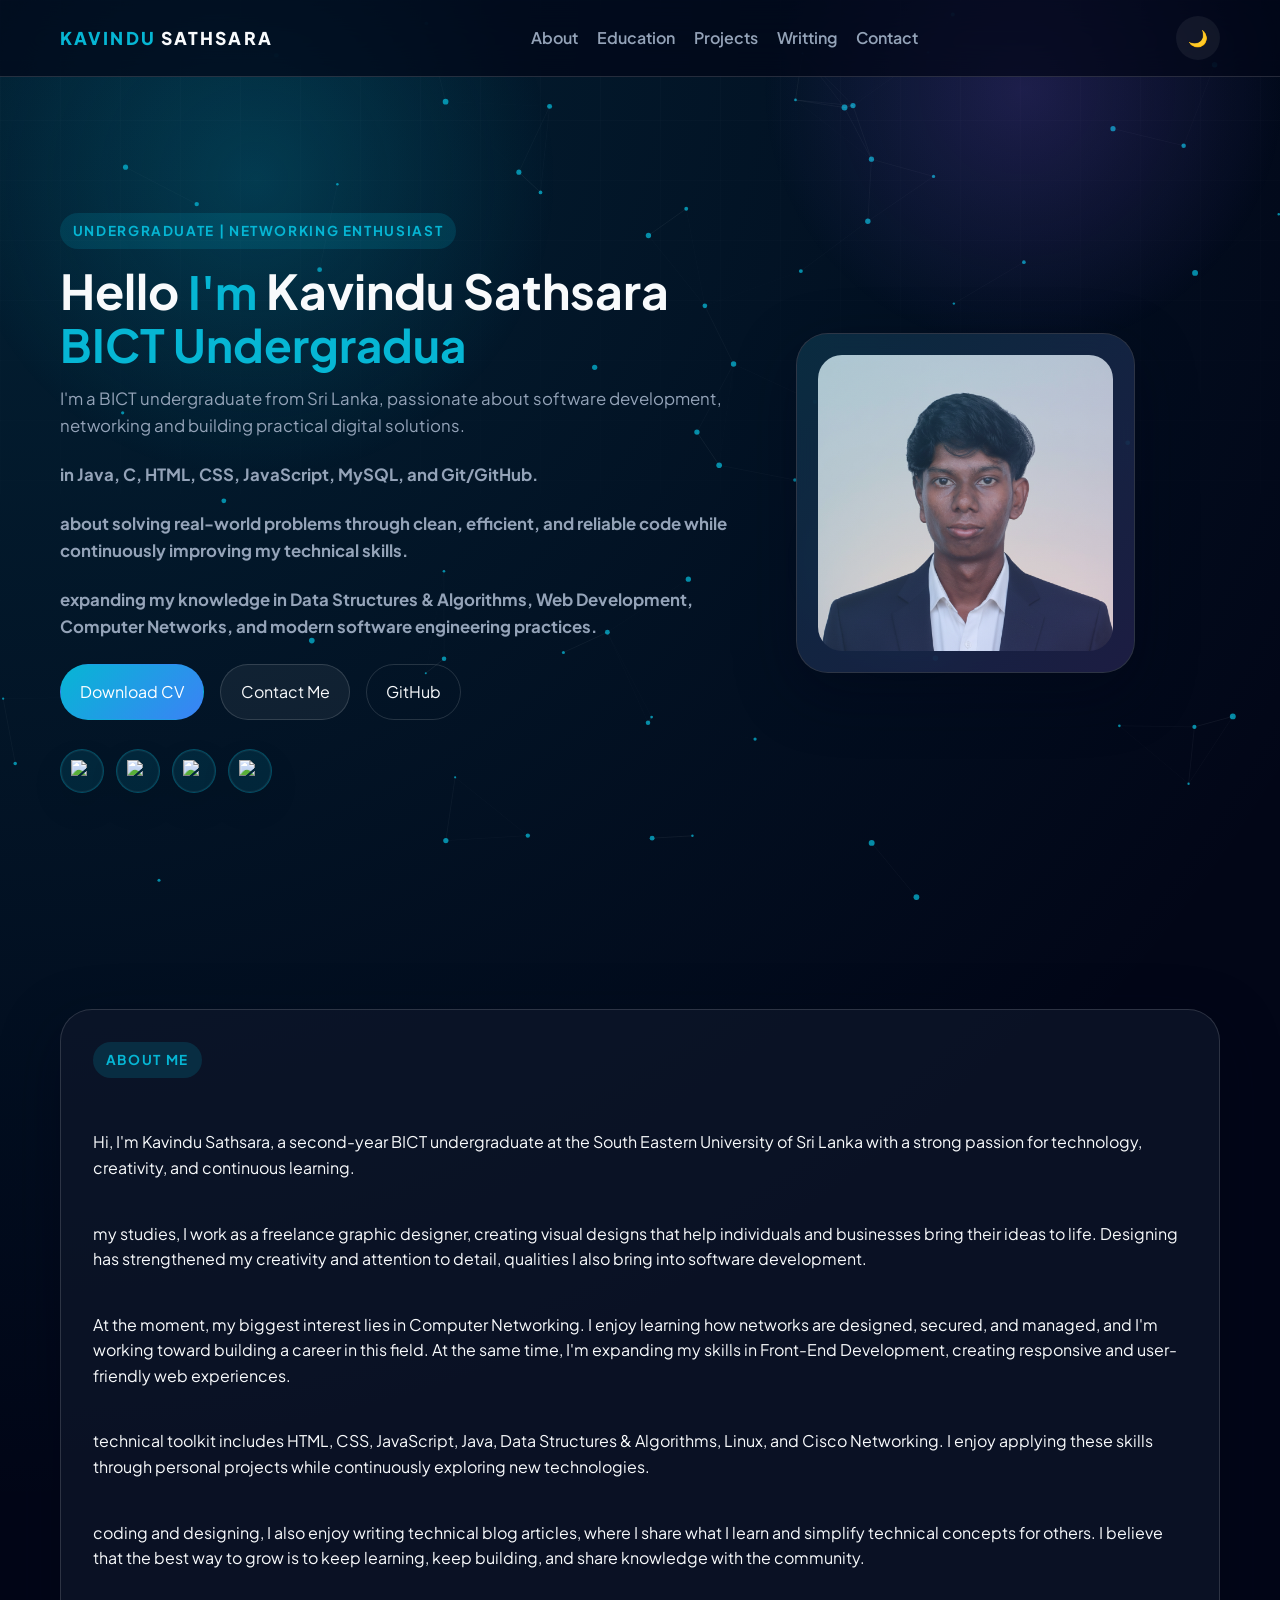
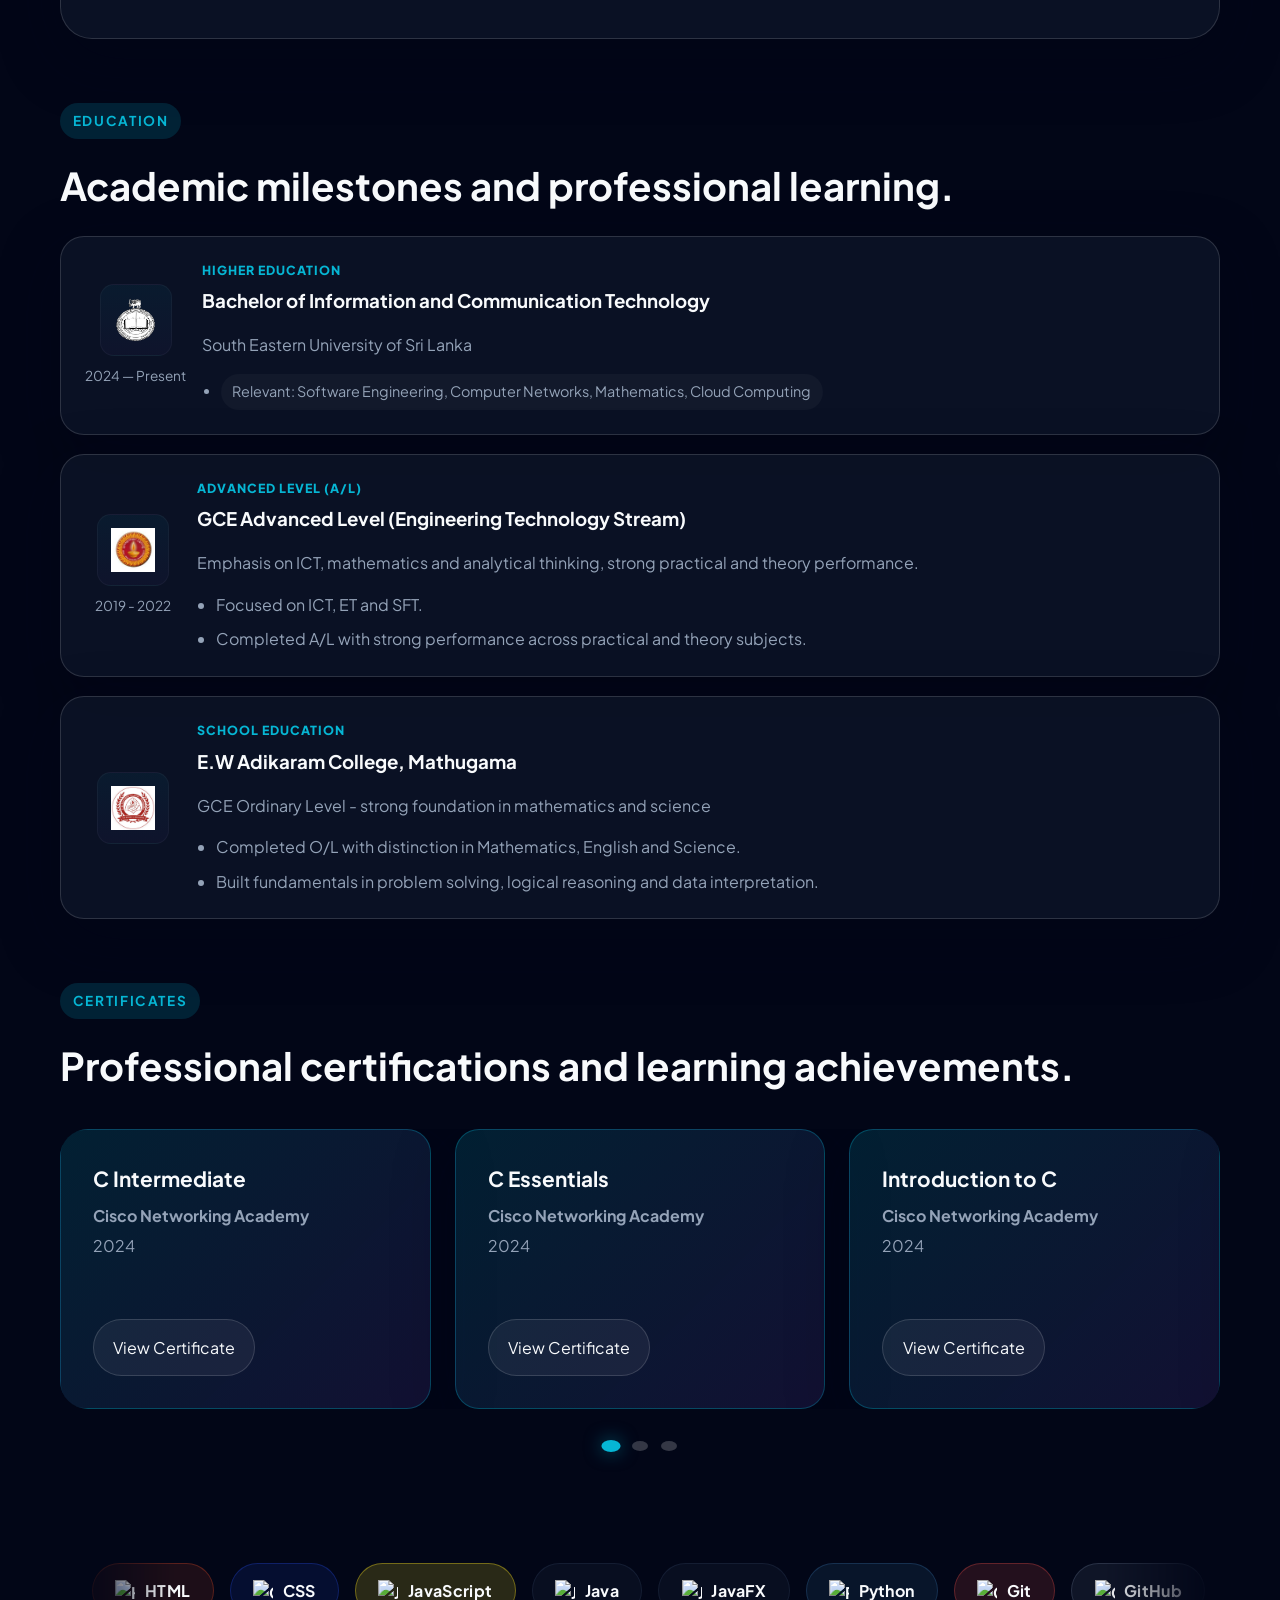
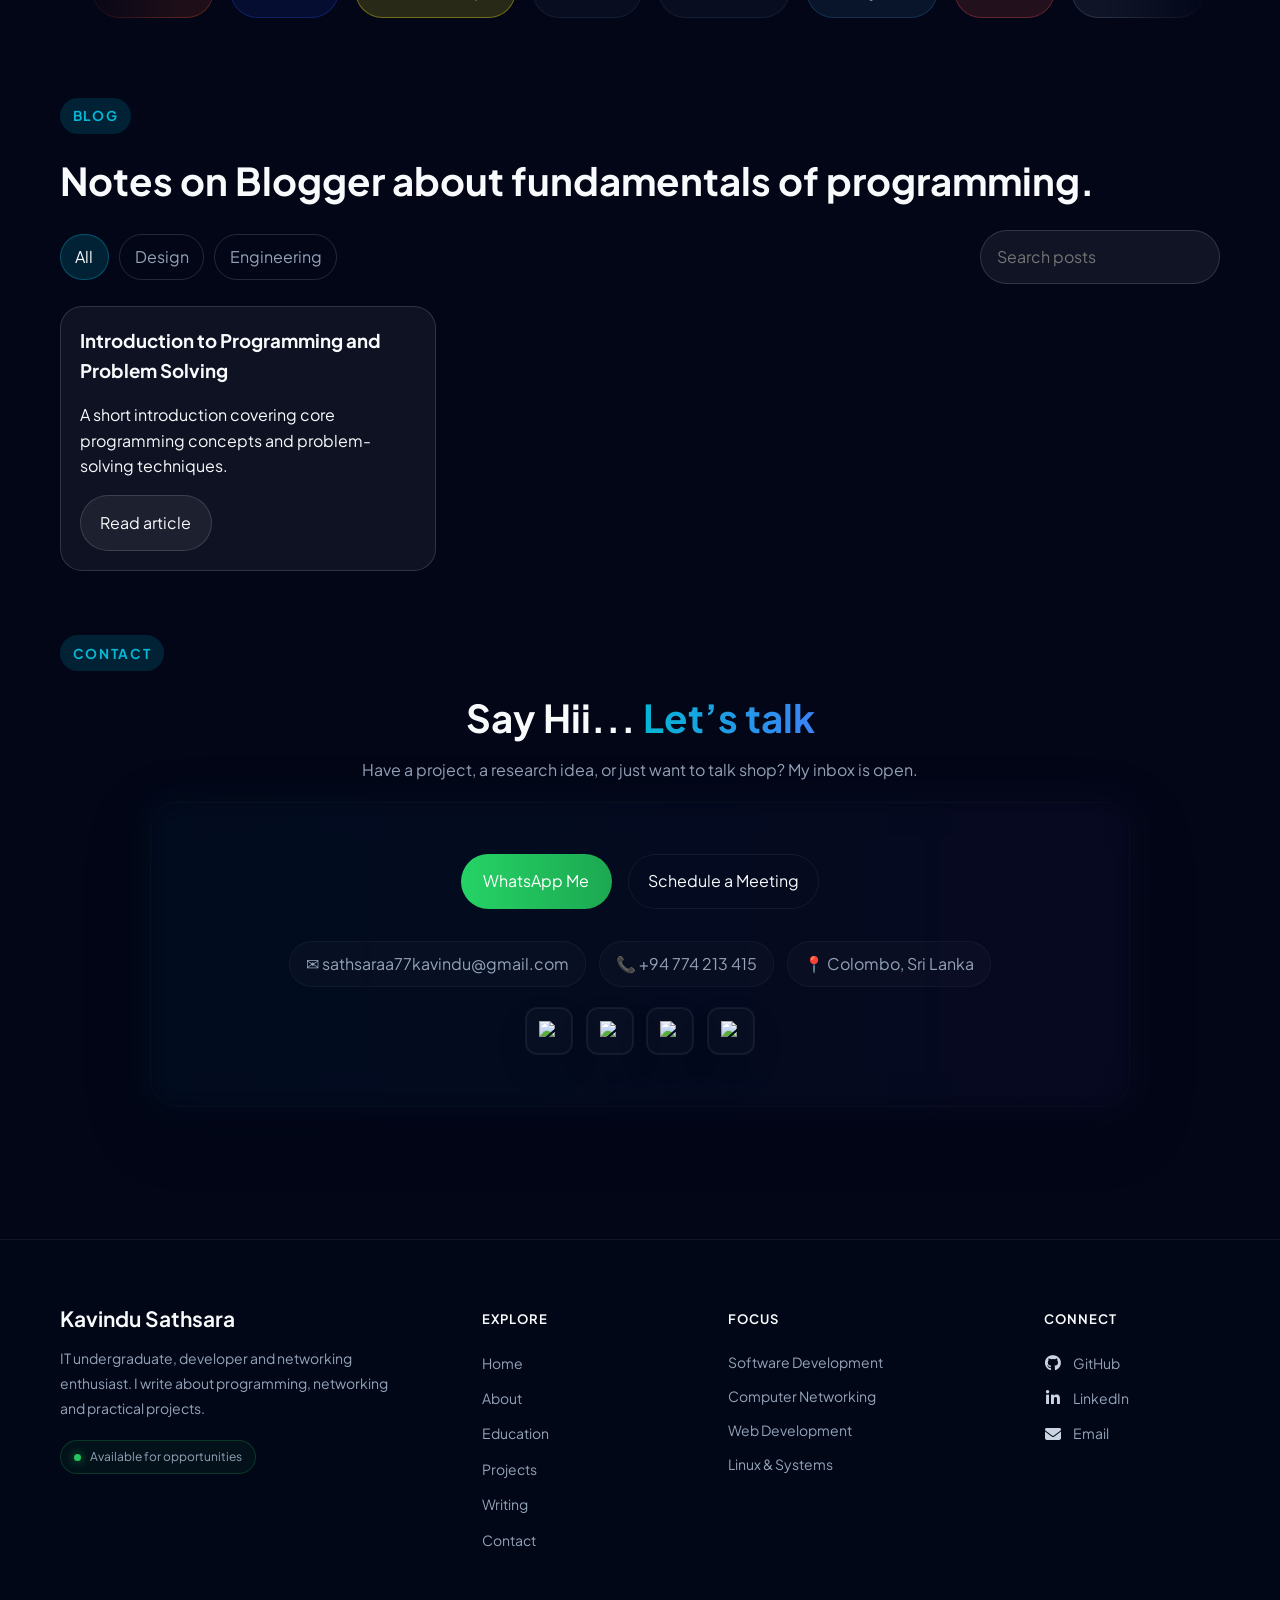
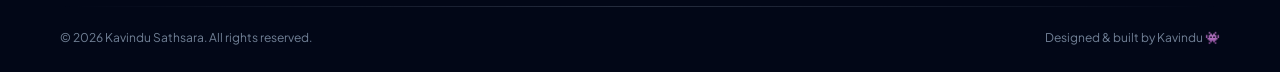
==== commit ff97862b: "Add files via upload" ====
--- a/My portfolio/index.html
+++ b/My portfolio/index.html
@@ -68,7 +68,7 @@
         <div class="container hero-grid">
           <div class="hero-copy reveal">
             <div class="section-eyebrow">Undergraduate | Networking Enthusiast </div>
-            <h1>Hello <span class="accent">I'm</span> Kavinndu Sathsara<br /><span class="accent" data-typing>Undergraduate</span></h1>
+            <h1>Hello <span class="accent">I'm</span> Kavindu Sathsara<br /><span class="accent" data-typing>Undergraduate</span></h1>
             <p>I'm a BICT undergraduate from Sri Lanka, passionate about software development, networking and building practical digital solutions.</p>
             <p><strong> in Java, C, HTML, CSS, JavaScript, MySQL, and Git/GitHub.</strong></p>
             <p><strong> about solving real-world problems through clean, efficient, and reliable code while continuously improving my technical skills.</strong></p>
@@ -160,9 +160,6 @@
               </div>
             </article>
 
-
-            
-
             <article class="education-card section-card">
               <div class="edu-card">
                 <div class="edu-media">
@@ -173,7 +170,7 @@
                 </div>
                 <div class="edu-content">
                   <div class="edu-eyebrow">Advanced Level (A/L)</div>
-                  <h3>GCE Advanced Level  (Engineering Technology Stream)</h3>
+                  <h3>GCE Advanced Level (Engineering Technology Stream)</h3>
                   <p class="muted">Emphasis on ICT, mathematics and analytical thinking, strong practical and theory performance.</p>
                   <ul>
                     <li>Focused on ICT, ET and SFT.</li>
@@ -182,8 +179,6 @@
                 </div>
               </div>
             </article>
-
-
 
             <article class="education-card section-card">
               <div class="edu-card">
@@ -191,7 +186,6 @@
                   <div class="edu-icon">
                     <img src="./assets/icons/Adikaram.jpg" alt="School logo" />
                   </div>
-                  <!-- <div class="edu-dates">2009 — 2022 (Feb.)</div> -->
                 </div>
                 <div class="edu-content">
                   <div class="edu-eyebrow">School Education</div>
@@ -204,8 +198,28 @@
                 </div>
               </div>
             </article>
-
-
+          </div>
+        </div>
+      </section>
+
+      <section id="certificates" class="section-shell">
+        <div class="container">
+          <div class="section-heading reveal">
+            <div class="section-eyebrow">Certificates</div>
+            <h2>Professional certifications and learning achievements.</h2>
+          </div>
+
+          <div class="certificate-carousel reveal">
+            <div class="carousel-wrapper">
+              <div class="carousel-container" id="certificate-carousel">
+                <!-- Slides populated by JavaScript -->
+              </div>
+              
+              <button class="carousel-control carousel-prev" type="button" aria-label="Previous certificate">❮</button>
+              <button class="carousel-control carousel-next" type="button" aria-label="Next certificate">❯</button>
+            </div>
+            
+            <div class="carousel-indicators" id="carousel-indicators" aria-label="Certificate slides"></div>
           </div>
         </div>
       </section>
@@ -471,6 +485,7 @@
     <script src="js/contact.js"></script>
     <script src="js/github.js"></script>
     <script src="js/command.js"></script>
+    <script src="js/certificates.js"></script>
   </body>
 </html>
 
--- a/My portfolio/css/style.css
+++ b/My portfolio/css/style.css
@@ -35,7 +35,9 @@
   background: radial-gradient(circle at top left, rgba(6, 182, 212, 0.16), transparent 30%), var(--bg);
   color: var(--text);
   line-height: 1.6;
-  overflow-x: hidden;
+}
+
+.footer-shell {
 }
 
 a { color: inherit; text-decoration: none; }
@@ -61,6 +63,8 @@
   pointer-events: none;
   z-index: -1;
 }
+
+
 
 .skip-link {
   position: absolute;
@@ -337,18 +341,178 @@
   gap: 0.55rem;
 }
 .certificate-card {
-  min-height: 180px;
+  min-height: 280px;
   display: flex;
   flex-direction: column;
   justify-content: space-between;
-  background: linear-gradient(180deg, rgba(6,182,212,0.12), rgba(139,92,246,0.1));
-  border-color: rgba(6,182,212,0.2);
+  background: linear-gradient(135deg, rgba(6,182,212,0.15), rgba(139,92,246,0.12));
+  border-color: rgba(6,182,212,0.3);
+  border-radius: 24px;
+  padding: 2rem;
+  position: relative;
+  overflow: hidden;
+}
+.certificate-card::before {
+  content: '';
+  position: absolute;
+  top: 0;
+  left: -100%;
+  width: 100%;
+  height: 100%;
+  background: linear-gradient(90deg, transparent, rgba(255,255,255,0.1), transparent);
+  animation: shimmer 3s infinite;
 }
 .certificate-card h3 {
   color: var(--text);
+  font-size: 1.3rem;
+  margin: 0 0 0.5rem;
+  position: relative;
+  z-index: 1;
 }
 .certificate-card p {
-  margin: 0;
+  margin: 0 0 0.3rem;
+  position: relative;
+  z-index: 1;
+}
+.certificate-card .actions {
+  position: relative;
+  z-index: 1;
+  margin-top: auto;
+}
+
+/* Carousel Styling */
+.certificate-carousel {
+  position: relative;
+  margin-top: 2rem;
+}
+
+.carousel-wrapper {
+  position: relative;
+  overflow: hidden;
+  border-radius: 28px;
+}
+
+.carousel-container {
+  display: flex;
+  transition: transform 0.6s cubic-bezier(0.4, 0, 0.2, 1);
+  gap: 1.5rem;
+}
+
+.certificate-slide {
+  flex: 0 0 calc(33.333% - 1rem);
+  min-width: 0;
+  animation: slideInCert 0.8s ease-out forwards;
+}
+
+@keyframes slideInCert {
+  from {
+    opacity: 0;
+    transform: translateX(30px);
+  }
+  to {
+    opacity: 1;
+    transform: translateX(0);
+  }
+}
+
+@media (max-width: 1024px) {
+  .certificate-slide {
+    flex: 0 0 calc(50% - 0.75rem);
+  }
+}
+
+@media (max-width: 640px) {
+  .certificate-slide {
+    flex: 0 0 100%;
+  }
+}
+
+.carousel-control {
+  position: absolute;
+  top: 50%;
+  transform: translateY(-50%);
+  width: 48px;
+  height: 48px;
+  border-radius: 50%;
+  border: 2px solid var(--border);
+  background: rgba(6,182,212,0.1);
+  color: var(--text);
+  cursor: pointer;
+  display: flex;
+  align-items: center;
+  justify-content: center;
+  font-size: 1.2rem;
+  transition: all 0.3s ease;
+  z-index: 10;
+  backdrop-filter: blur(10px);
+}
+
+.carousel-control:hover {
+  background: rgba(6,182,212,0.2);
+  border-color: var(--primary);
+  transform: translateY(-50%) scale(1.1);
+  box-shadow: 0 0 20px rgba(6,182,212,0.3);
+}
+
+.carousel-control:active {
+  transform: translateY(-50%) scale(0.95);
+}
+
+.carousel-prev {
+  left: -60px;
+}
+
+.carousel-next {
+  right: -60px;
+}
+
+@media (max-width: 900px) {
+  .carousel-prev { left: 10px; }
+  .carousel-next { right: 10px; }
+  .carousel-control {
+    width: 40px;
+    height: 40px;
+    font-size: 1rem;
+  }
+}
+
+.carousel-indicators {
+  display: flex;
+  justify-content: center;
+  gap: 0.8rem;
+  margin-top: 2rem;
+  flex-wrap: wrap;
+}
+
+.carousel-dot {
+  width: 10px;
+  height: 10px;
+  border-radius: 50%;
+  background: rgba(255,255,255,0.2);
+  border: 2px solid transparent;
+  cursor: pointer;
+  transition: all 0.4s ease;
+}
+
+.carousel-dot:hover {
+  background: rgba(6,182,212,0.4);
+  transform: scale(1.3);
+}
+
+.carousel-dot.active {
+  background: var(--primary);
+  border-color: var(--primary);
+  box-shadow: 0 0 15px rgba(6,182,212,0.5);
+  transform: scale(1.2);
+}
+
+@keyframes shimmer {
+  0% {
+    left: -100%;
+  }
+  100% {
+    left: 100%;
+  }
 }
 
 /* Stacked education layout (one card per row) */
@@ -555,6 +719,438 @@
   }
 }
 
+/* =========================================
+   FOOTER FIXES
+========================================= */
+
+.site-footer {
+  position: relative;
+  margin-top: 100px;
+  padding: 65px 0 25px;
+  background: rgba(3, 8, 24, 0.88);
+  border-top: 1px solid rgba(255, 255, 255, 0.06);
+  overflow: hidden;
+}
+
+
+/* =========================================
+   MAIN FOOTER GRID
+========================================= */
+
+.footer-main {
+  position: relative;
+  z-index: 1;
+
+  display: grid;
+  grid-template-columns: 2fr 1fr 1.4fr 1fr;
+  gap: 70px;
+
+  align-items: start;
+}
+
+
+/* =========================================
+   BRAND SECTION — FIXED
+========================================= */
+
+.footer-brand {
+  display: grid;
+
+  grid-template-columns: auto 1fr;
+  grid-template-rows: auto auto auto;
+
+  column-gap: 16px;
+  row-gap: 10px;
+
+  align-items: center;
+
+  width: 100%;
+  max-width: 390px;
+}
+
+
+/* KS logo */
+
+.footer-brand .footer-logo {
+  grid-column: 1;
+  grid-row: 1;
+
+  display: flex;
+  align-items: center;
+  justify-content: center;
+
+  width: 52px;
+  height: 52px;
+
+  margin: 0;
+
+  flex-shrink: 0;
+
+  border-radius: 15px;
+
+  background: linear-gradient(
+    135deg,
+    #172554,
+    #0f172a
+  );
+
+  border: 1px solid rgba(96, 165, 250, 0.3);
+
+  color: #fff;
+
+  font-size: 18px;
+  font-weight: 700;
+
+  text-decoration: none;
+
+  transition: all 0.3s ease;
+}
+
+.footer-brand .footer-logo:hover {
+  transform: translateY(-3px);
+
+  border-color: rgba(96, 165, 250, 0.7);
+
+  box-shadow:
+    0 10px 30px rgba(37, 99, 235, 0.2);
+}
+
+
+/* Name */
+
+.footer-brand h3 {
+  grid-column: 1;
+  grid-row: 1;
+
+  margin: 0;
+
+  color: #f8fafc;
+
+  font-size: 21px;
+  font-weight: 650;
+
+  line-height: 1.3;
+}
+
+/* If a logo is present as the first child, move the heading to the right column */
+.footer-brand .footer-logo + h3 {
+  grid-column: 2;
+}
+
+
+/* Description */
+
+.footer-brand p {
+  grid-column: 1 / -1;
+  grid-row: 2;
+
+  width: 100%;
+  max-width: 380px;
+
+  margin: 4px 0 0;
+
+  color: #94a3b8;
+
+  font-size: 14px;
+  line-height: 1.8;
+}
+
+
+/* Status */
+
+.footer-status {
+  grid-column: 1 / -1;
+  grid-row: 3;
+
+  display: inline-flex;
+  align-items: center;
+
+  width: fit-content;
+
+  gap: 9px;
+
+  margin-top: 8px;
+  padding: 8px 13px;
+
+  border-radius: 999px;
+
+  background: rgba(34, 197, 94, 0.06);
+
+  border: 1px solid rgba(34, 197, 94, 0.2);
+
+  color: #94a3b8;
+
+  font-size: 12px;
+  line-height: 1.4;
+}
+
+
+/* Green status dot */
+
+.status-dot {
+  width: 7px;
+  height: 7px;
+
+  flex-shrink: 0;
+
+  border-radius: 50%;
+
+  background: #22c55e;
+
+  box-shadow:
+    0 0 10px rgba(34, 197, 94, 0.7);
+
+  animation: footerPulse 2s ease-in-out infinite;
+}
+
+@keyframes footerPulse {
+  0%,
+  100% {
+    opacity: 1;
+  }
+
+  50% {
+    opacity: 0.45;
+  }
+}
+
+
+/* =========================================
+   FOOTER COLUMNS
+========================================= */
+
+.footer-column {
+  min-width: 0;
+}
+
+.footer-column h4 {
+  margin: 4px 0 22px;
+
+  color: #f8fafc;
+
+  font-size: 13px;
+  font-weight: 650;
+
+  text-transform: uppercase;
+  letter-spacing: 0.08em;
+}
+
+
+/* =========================================
+   NAVIGATION
+========================================= */
+
+.footer-nav {
+  display: flex;
+  flex-direction: column;
+
+  gap: 13px;
+}
+
+.footer-nav a {
+  display: inline-block;
+
+  width: fit-content;
+
+  color: #94a3b8;
+
+  font-size: 14px;
+
+  text-decoration: none;
+
+  transition:
+    color 0.25s ease,
+    transform 0.25s ease;
+}
+
+.footer-nav a:hover {
+  color: #ffffff;
+
+  transform: translateX(4px);
+}
+
+
+/* =========================================
+   FOCUS
+========================================= */
+
+.footer-column ul {
+  margin: 0;
+  padding: 0;
+
+  list-style: none;
+}
+
+.footer-column li {
+  margin-bottom: 13px;
+
+  color: #94a3b8;
+
+  font-size: 14px;
+  line-height: 1.5;
+}
+
+
+/* =========================================
+   SOCIAL LINKS
+========================================= */
+
+.footer-socials {
+  display: flex;
+  flex-direction: column;
+
+  gap: 13px;
+}
+
+.footer-socials a {
+  display: flex;
+  align-items: center;
+
+  width: fit-content;
+
+  gap: 11px;
+
+  color: #94a3b8;
+
+  font-size: 14px;
+
+  text-decoration: none;
+
+  transition:
+    color 0.25s ease,
+    transform 0.25s ease;
+}
+
+.footer-socials a i {
+  width: 18px;
+
+  color: #cbd5e1;
+
+  font-size: 16px;
+
+  text-align: center;
+
+  transition: color 0.25s ease;
+}
+
+.footer-socials a:hover {
+  color: #ffffff;
+
+  transform: translateX(4px);
+}
+
+.footer-socials a:hover i {
+  color: #60a5fa;
+}
+
+
+/* =========================================
+   SEPARATOR
+========================================= */
+
+.footer-sep {
+  height: 1px;
+
+  margin-top: 55px;
+
+  background: linear-gradient(
+    90deg,
+    transparent,
+    rgba(148, 163, 184, 0.25),
+    transparent
+  );
+}
+
+
+/* =========================================
+   FOOTER BOTTOM
+========================================= */
+
+.footer-bottom {
+  display: flex;
+
+  align-items: center;
+  justify-content: space-between;
+
+  gap: 20px;
+
+  padding-top: 22px;
+}
+
+.footer-bottom p {
+  margin: 0;
+
+  color: #718096;
+
+  font-size: 12px;
+  line-height: 1.5;
+}
+
+.footer-made span {
+  color: #60a5fa;
+}
+
+
+/* =========================================
+   RESPONSIVE
+========================================= */
+
+@media (max-width: 950px) {
+
+  .footer-main {
+    grid-template-columns: 1.5fr 1fr 1fr;
+    gap: 45px;
+  }
+
+  .footer-brand {
+    grid-column: 1 / -1;
+
+    max-width: 600px;
+  }
+}
+
+
+@media (max-width: 650px) {
+
+  .site-footer {
+    margin-top: 70px;
+    padding: 55px 0 22px;
+  }
+
+  .footer-main {
+    grid-template-columns: 1fr 1fr;
+
+    gap: 40px 30px;
+  }
+
+  .footer-brand {
+    grid-column: 1 / -1;
+
+    max-width: 100%;
+  }
+
+  .footer-bottom {
+    flex-direction: column;
+
+    align-items: flex-start;
+  }
+
+  .footer-sep {
+    margin-top: 45px;
+  }
+}
+
+
+@media (max-width: 420px) {
+
+  .footer-main {
+    grid-template-columns: 1fr;
+  }
+
+  .footer-brand {
+    grid-column: auto;
+  }
+}
 @media (max-width: 640px) {
   footer {
     padding: 2rem 0 1.5rem;
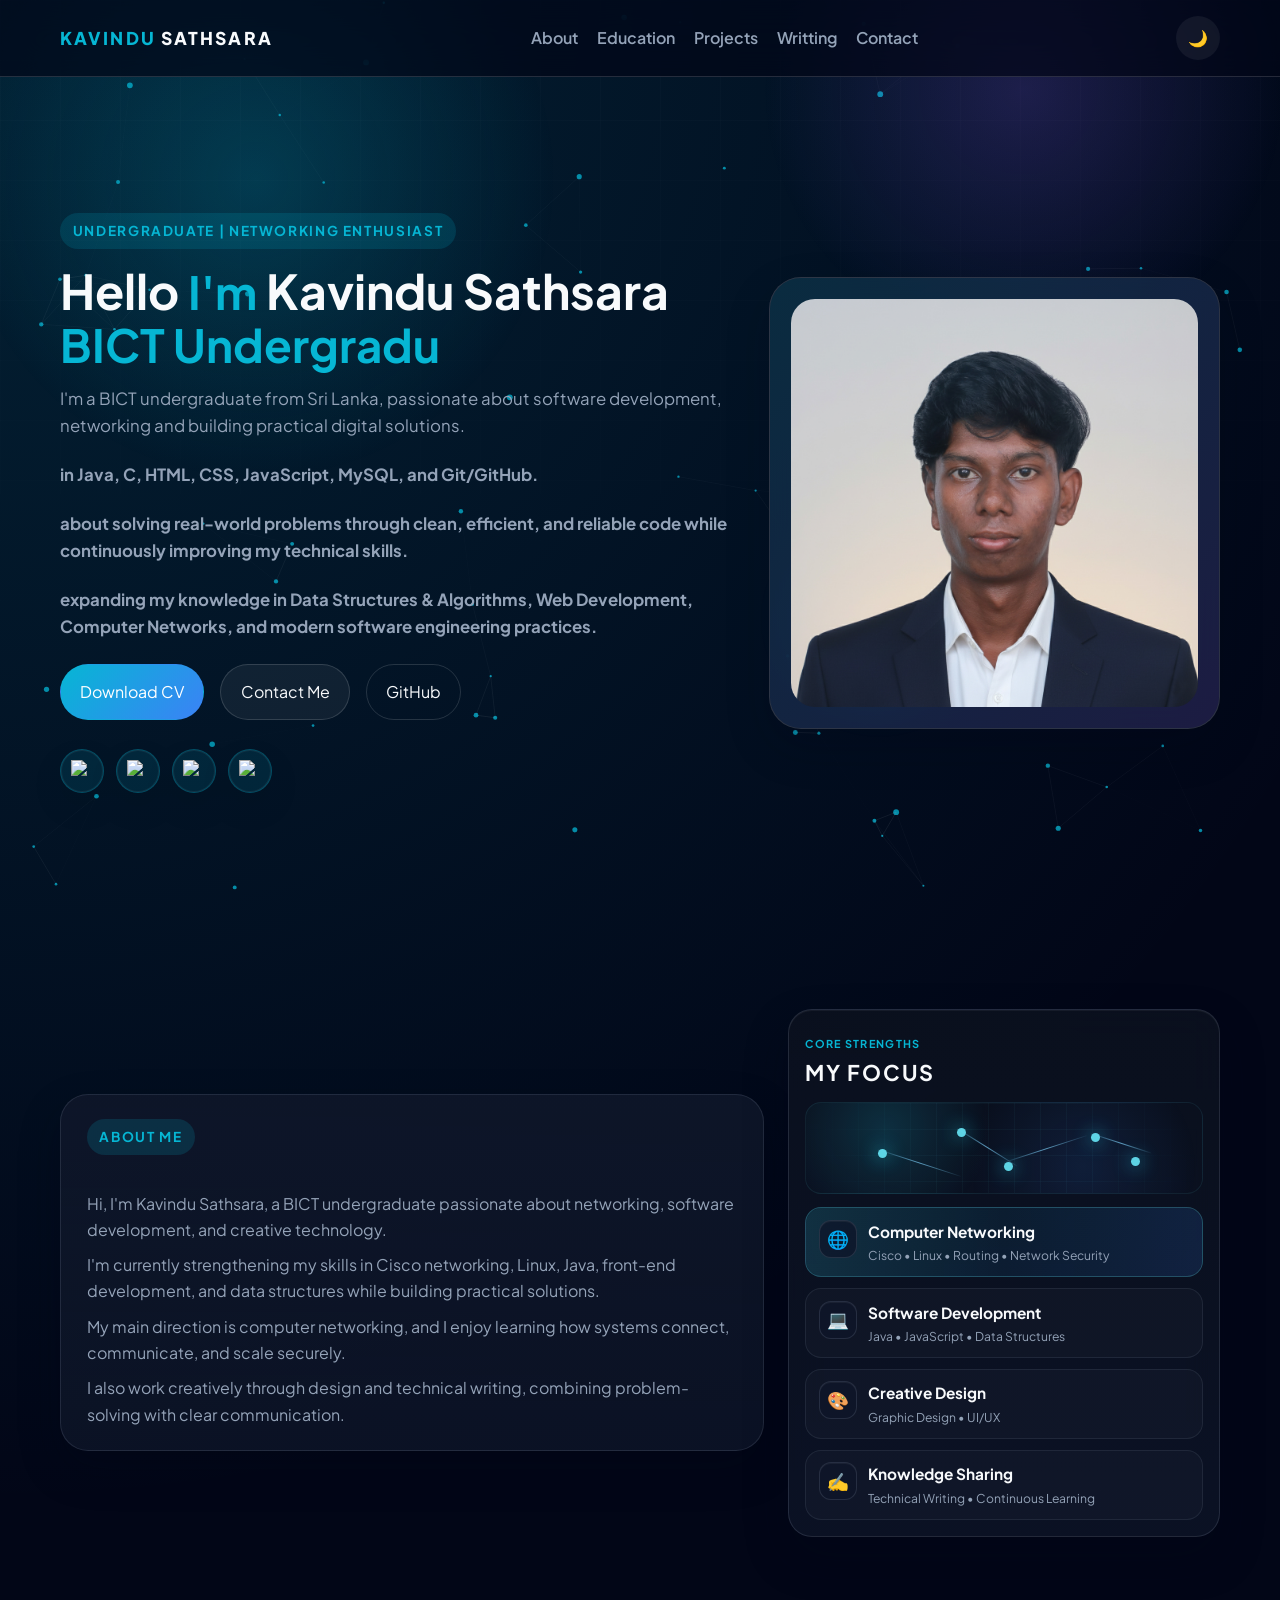
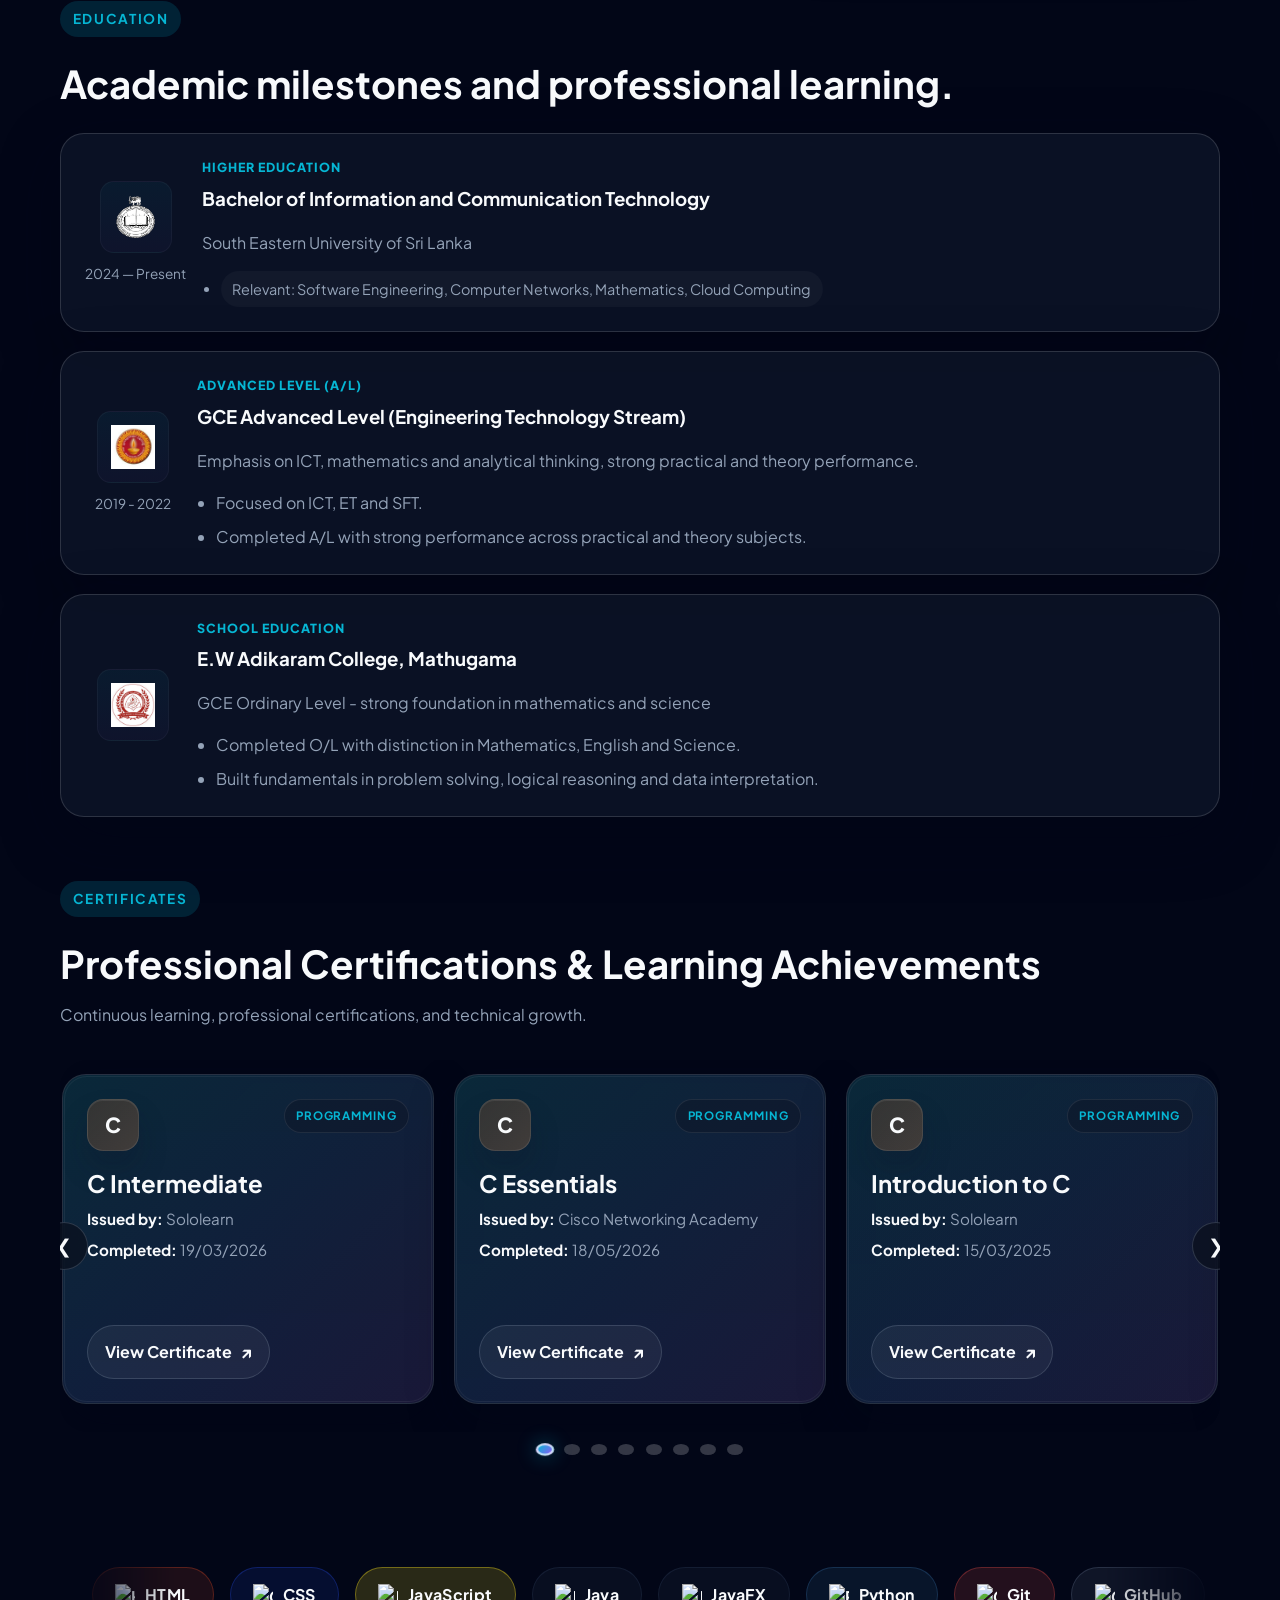
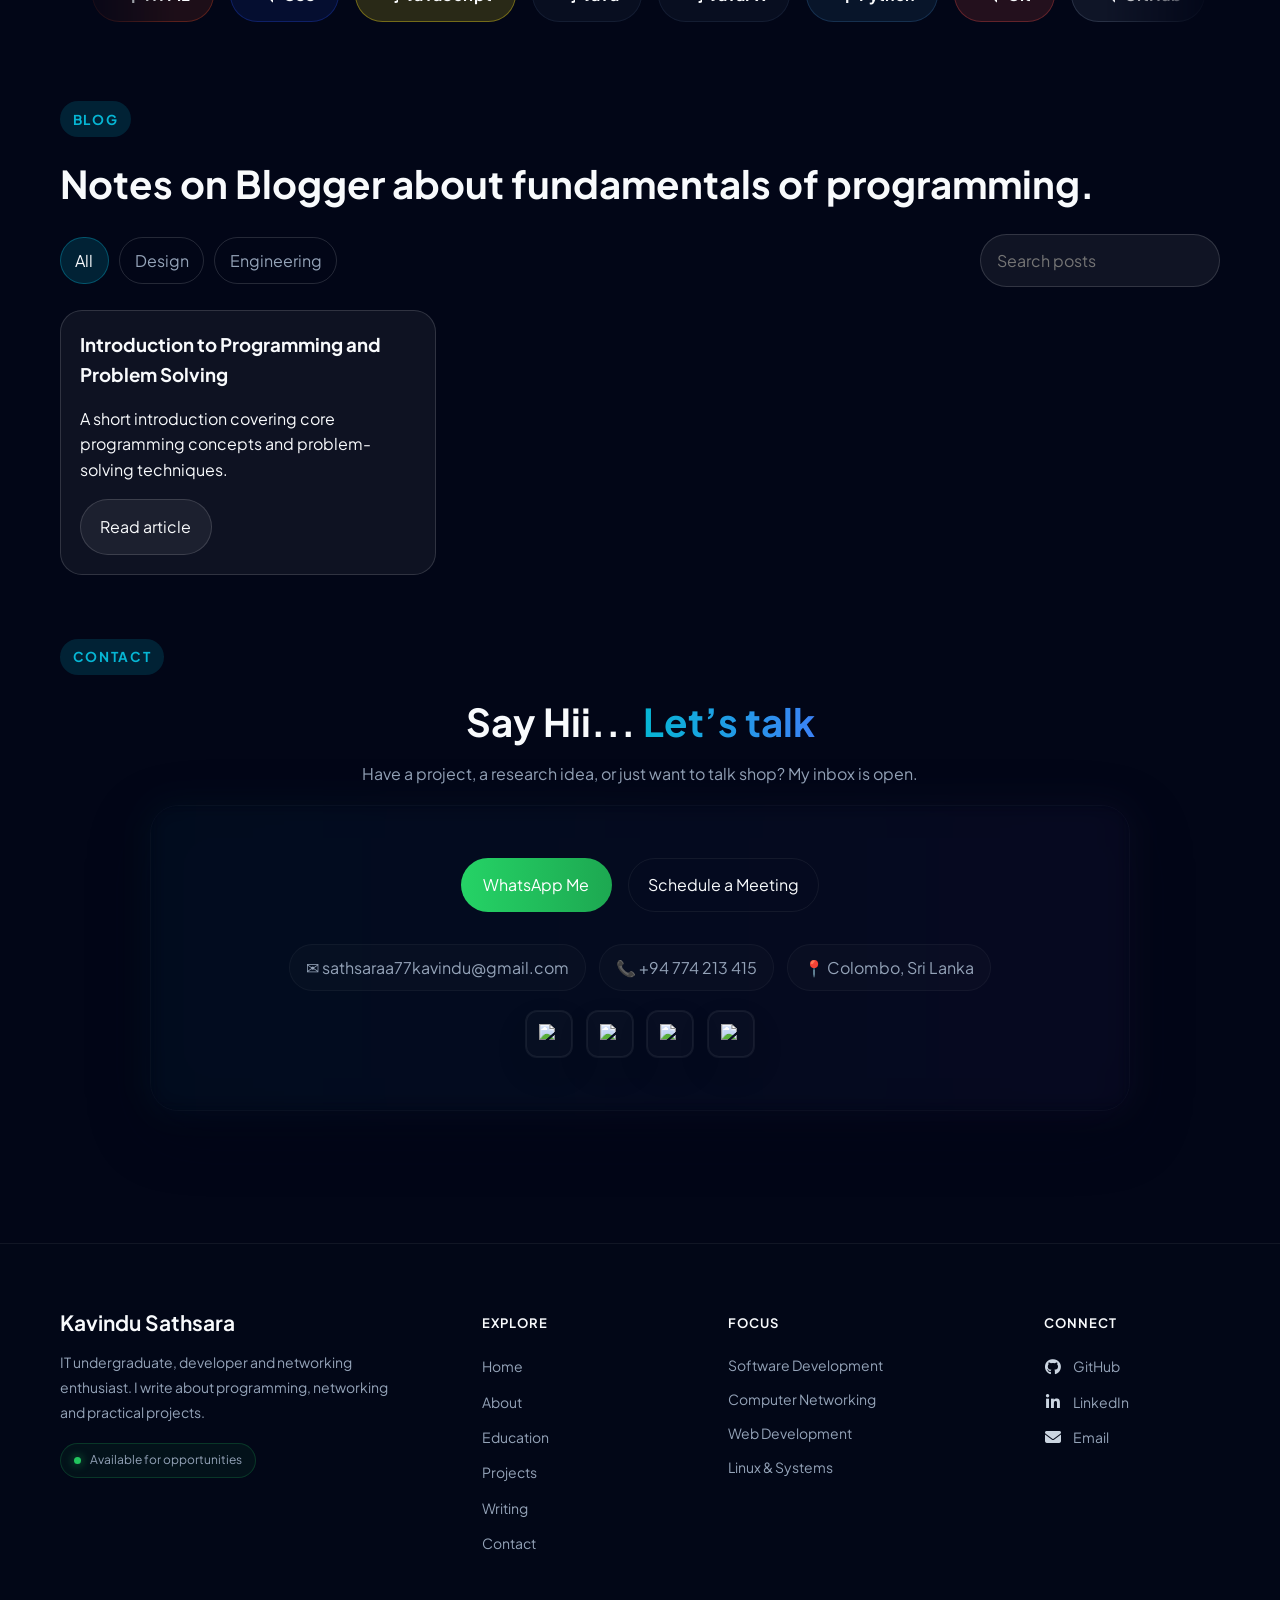
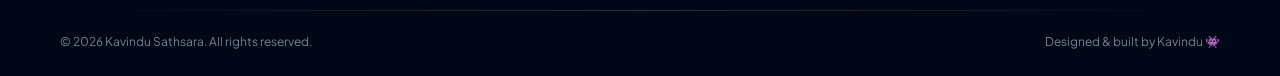
==== commit f99ac241: "Add files via upload" ====
--- a/My portfolio/index.html
+++ b/My portfolio/index.html
@@ -107,29 +107,71 @@
         <div class="container about-grid">
           <div class="section-card reveal about-content">
             <div class="section-heading">
-              <div class="section-eyebrow">About ME</div>
-              
-              
-            </div>
+              <div class="section-eyebrow">About Me</div>
+            </div>
+
             <div class="about-summary">
-              <p>Hi, I'm Kavindu Sathsara, a second-year BICT undergraduate at the South Eastern University of Sri Lanka
-                with a strong passion for technology, creativity, and continuous learning.</p>
-
-              <p> my studies, I work as a freelance graphic designer, creating visual designs that
-                help individuals and businesses bring their ideas to life. Designing has strengthened my
-                creativity and attention to detail, qualities I also bring into software development.</p>
-
-              <p>At the moment, my biggest interest lies in Computer Networking. I enjoy learning how networks
-                are designed, secured, and managed, and I'm working toward building a career in this field. At the same time,
-                I'm expanding my skills in Front-End Development, creating responsive and user-friendly web experiences.</p>
-
-              <p>technical toolkit includes HTML, CSS, JavaScript, Java, Data Structures & Algorithms, Linux, and Cisco Networking.
-                I enjoy applying these skills through personal projects while continuously exploring new technologies.</p>
-
-              <p>coding and designing, I also enjoy writing technical blog articles, where I share what I learn and simplify technical
-                concepts for others. I believe that the best way to grow is to keep learning, keep building, and share knowledge with the community.</p>
-            </div>
-          </div>
+              <p>Hi, I'm Kavindu Sathsara, a BICT undergraduate passionate about networking, software development, and creative technology.</p>
+              <p>I'm currently strengthening my skills in Cisco networking, Linux, Java, front-end development, and data structures while building practical solutions.</p>
+              <p>My main direction is computer networking, and I enjoy learning how systems connect, communicate, and scale securely.</p>
+              <p>I also work creatively through design and technical writing, combining problem-solving with clear communication.</p>
+            </div>
+          </div>
+
+          <aside class="focus-panel reveal" aria-label="My focus areas">
+            <div class="focus-card glass">
+              <div class="focus-header">
+                <span class="focus-kicker">Core strengths</span>
+                <h3>MY FOCUS</h3>
+              </div>
+
+              <div class="network-visual" aria-hidden="true">
+                <span class="node node-1"></span>
+                <span class="node node-2"></span>
+                <span class="node node-3"></span>
+                <span class="node node-4"></span>
+                <span class="node node-5"></span>
+                <span class="connection c-1"></span>
+                <span class="connection c-2"></span>
+                <span class="connection c-3"></span>
+                <span class="connection c-4"></span>
+              </div>
+
+              <div class="focus-list">
+                <article class="focus-item focus-primary">
+                  <div class="focus-icon">🌐</div>
+                  <div class="focus-copy">
+                    <h4>Computer Networking</h4>
+                    <p>Cisco • Linux • Routing • Network Security</p>
+                  </div>
+                </article>
+
+                <article class="focus-item">
+                  <div class="focus-icon">💻</div>
+                  <div class="focus-copy">
+                    <h4>Software Development</h4>
+                    <p>Java • JavaScript • Data Structures</p>
+                  </div>
+                </article>
+
+                <article class="focus-item">
+                  <div class="focus-icon">🎨</div>
+                  <div class="focus-copy">
+                    <h4>Creative Design</h4>
+                    <p>Graphic Design • UI/UX</p>
+                  </div>
+                </article>
+
+                <article class="focus-item">
+                  <div class="focus-icon">✍️</div>
+                  <div class="focus-copy">
+                    <h4>Knowledge Sharing</h4>
+                    <p>Technical Writing • Continuous Learning</p>
+                  </div>
+                </article>
+              </div>
+            </div>
+          </aside>
         </div>
       </section>
 
@@ -206,19 +248,20 @@
         <div class="container">
           <div class="section-heading reveal">
             <div class="section-eyebrow">Certificates</div>
-            <h2>Professional certifications and learning achievements.</h2>
+            <h2>Professional Certifications &amp; Learning Achievements</h2>
+            <p>Continuous learning, professional certifications, and technical growth.</p>
           </div>
 
           <div class="certificate-carousel reveal">
-            <div class="carousel-wrapper">
-              <div class="carousel-container" id="certificate-carousel">
+            <div class="certificate-viewport">
+              <div class="certificate-track" id="certificate-carousel" aria-live="polite">
                 <!-- Slides populated by JavaScript -->
               </div>
-              
+
               <button class="carousel-control carousel-prev" type="button" aria-label="Previous certificate">❮</button>
               <button class="carousel-control carousel-next" type="button" aria-label="Next certificate">❯</button>
             </div>
-            
+
             <div class="carousel-indicators" id="carousel-indicators" aria-label="Certificate slides"></div>
           </div>
         </div>
--- a/My portfolio/css/style.css
+++ b/My portfolio/css/style.css
@@ -35,9 +35,7 @@
   background: radial-gradient(circle at top left, rgba(6, 182, 212, 0.16), transparent 30%), var(--bg);
   color: var(--text);
   line-height: 1.6;
-}
-
-.footer-shell {
+  overflow-x: hidden;
 }
 
 a { color: inherit; text-decoration: none; }
@@ -73,7 +71,7 @@
 }
 .skip-link:focus { left: 1rem; top: 1rem; z-index: 999; }
 
-.container { width: min(1160px, calc(100% - 2rem)); margin: 0 auto; }
+.container { width: min(1160px, calc(100% - 1.5rem)); margin: 0 auto; }
 
 .section-shell { padding: 2rem 0; position: relative; }
 .section-heading { margin-bottom: 1.2rem; }
@@ -183,7 +181,7 @@
 .hero-copy .accent { color: var(--primary); font-size: 0.95em; }
 .hero-copy [data-typing] {
   display: inline-block;
-  min-width: 22ch;
+  min-width: 0;
   white-space: nowrap;
   vertical-align: bottom;
 }
@@ -194,14 +192,24 @@
 .stat-card strong { display: block; font-size: 1.2rem; }
 .stat-card span { color: var(--muted); font-size: 0.85rem; }
 
-.hero-visual { position: relative; }
+.hero-visual {
+  position: relative;
+  display: flex;
+  justify-content: center;
+  align-items: center;
+  width: min(100%, 520px);
+  margin: 0 auto;
+}
 .orb {
   position: absolute; inset: auto auto 0 0; width: 220px; height: 220px; border-radius: 50%; background: radial-gradient(circle, rgba(6,182,212,.28), transparent 70%); filter: blur(10px); z-index: 0;
 }
 .hero-card {
-  position: relative; z-index: 1; padding: 1.3rem;
+  position: relative; z-index: 1; width: min(100%, 520px);
+  max-width: 100%;
+  padding: 1.3rem;
   border-radius: 32px; overflow: hidden; border: 1px solid var(--border);
   transition: transform .25s ease, box-shadow .25s ease;
+  box-shadow: 0 18px 45px rgba(2, 6, 23, 0.18);
 }
 .hero-card:hover {
   transform: translateY(-6px);
@@ -211,12 +219,16 @@
   content: ''; position: absolute; inset: 0; background: linear-gradient(135deg, rgba(6,182,212,.2), rgba(139,92,246,.2)); opacity: .7; pointer-events: none;
 }
 .hero-image {
-  border-radius: 24px;
+  display: block;
   width: 100%;
   height: auto;
-  max-height: min(60vh, 720px);
+  max-height: min(68vh, 720px);
+  min-height: 280px;
   object-fit: cover;
-  display: block;
+  object-position: center;
+  border-radius: 24px;
+  background: rgba(15, 23, 42, 0.2);
+  image-orientation: from-image;
 }
 .social-row { display: flex; gap: 0.75rem; margin-top: 1rem; }
 .social-pill {
@@ -245,9 +257,32 @@
   box-shadow: var(--shadow);
 }
 
-.about-grid { display: grid; gap: 1.5rem; }
-.about-content { padding: 2rem; border-radius: 32px; }
-.about-summary { display: grid; gap: 0.5rem; margin-bottom: 1.2rem; }
+.about-grid {
+  display: grid;
+  grid-template-columns: 1.55fr 0.95fr;
+  gap: 1.5rem;
+  align-items: center;
+}
+.about-content {
+  padding: 1.5rem 1.6rem 1.4rem;
+  border-radius: 28px;
+  background: linear-gradient(180deg, rgba(15,23,42,0.88), rgba(15,23,42,0.72));
+  border: 1px solid rgba(148,163,184,0.16);
+  box-shadow: 0 18px 40px rgba(2,6,23,0.28);
+  min-height: 0;
+}
+.about-summary {
+  display: grid;
+  gap: 0.55rem;
+  margin-top: 0.6rem;
+}
+.about-summary p {
+  margin: 0;
+  color: var(--muted);
+  font-size: 1rem;
+  line-height: 1.65;
+  max-width: 64ch;
+}
 .about-summary ul { list-style: none; padding: 0; margin: 0; display: grid; gap: 0.6rem; }
 .about-summary li { display: flex; align-items: flex-start; gap: 0.75rem; padding-left: 1rem; color: var(--muted); position: relative; }
 .about-summary li::before { content: '•'; position: absolute; left: 0; top: 0; color: var(--primary); }
@@ -256,7 +291,192 @@
 .about-tab.active { color: var(--text); background: rgba(6,182,212,.16); border-color: rgba(6,182,212,.35); }
 .about-panel { display: none; }
 .about-panel.active { display: block; }
+
+.focus-panel {
+  display: flex;
+  align-items: stretch;
+}
+.focus-card {
+  position: relative;
+  width: 100%;
+  padding: 1.2rem 1rem 1rem;
+  border-radius: 24px;
+  border: 1px solid rgba(148,163,184,0.18);
+  background: linear-gradient(180deg, rgba(12,18,31,0.82), rgba(15,23,42,0.7));
+  box-shadow: 0 20px 44px rgba(2, 6, 23, 0.3), inset 0 1px 0 rgba(255,255,255,0.05);
+  overflow: hidden;
+  transition: transform 0.35s ease, border-color 0.35s ease, box-shadow 0.35s ease;
+  display: flex;
+  flex-direction: column;
+  justify-content: center;
+}
+.focus-card:hover {
+  transform: translateY(-6px);
+  border-color: rgba(103,232,249,0.42);
+  box-shadow: 0 24px 52px rgba(6,182,212,0.12), inset 0 1px 0 rgba(255,255,255,0.06);
+}
+.focus-header {
+  position: relative;
+  z-index: 1;
+  margin-bottom: 0.7rem;
+}
+.focus-kicker {
+  display: inline-block;
+  margin-bottom: 0.2rem;
+  color: var(--primary);
+  font-size: 0.68rem;
+  letter-spacing: 0.12em;
+  text-transform: uppercase;
+  font-weight: 700;
+}
+.focus-header h3 {
+  margin: 0;
+  font-size: 1.35rem;
+  letter-spacing: 0.08em;
+}
+
+.network-visual {
+  position: relative;
+  height: 92px;
+  margin: 0 0 0.85rem;
+  border-radius: 16px;
+  background: radial-gradient(circle at 20% 30%, rgba(34,211,238,0.16), transparent 32%), radial-gradient(circle at 70% 70%, rgba(59,130,246,0.12), transparent 40%);
+  border: 1px solid rgba(103,232,249,0.08);
+  overflow: hidden;
+}
+.network-visual::before {
+  content: '';
+  position: absolute;
+  inset: 0;
+  background-image: linear-gradient(rgba(103,232,249,0.08) 1px, transparent 1px), linear-gradient(90deg, rgba(103,232,249,0.08) 1px, transparent 1px);
+  background-size: 26px 26px;
+  mask-image: radial-gradient(circle at center, black 38%, transparent 100%);
+  opacity: 0.5;
+}
+.node,
+.connection {
+  position: absolute;
+  display: block;
+}
+.node {
+  width: 9px;
+  height: 9px;
+  border-radius: 50%;
+  background: rgba(103,232,249,0.9);
+  box-shadow: 0 0 18px rgba(34,211,238,0.9);
+  animation: pulseNode 3.2s ease-in-out infinite;
+}
+.node-1 { left: 18%; top: 52%; }
+.node-2 { left: 38%; top: 28%; }
+.node-3 { left: 50%; top: 66%; }
+.node-4 { left: 72%; top: 34%; }
+.node-5 { left: 82%; top: 60%; }
+.connection {
+  height: 1px;
+  background: linear-gradient(90deg, rgba(125,211,252,0.04), rgba(125,211,252,0.7), rgba(125,211,252,0.04));
+  transform-origin: left center;
+  animation: swayLine 6s ease-in-out infinite alternate;
+}
+.c-1 { left: 18%; top: 52%; width: 22%; transform: rotate(18deg); }
+.c-2 { left: 38%; top: 28%; width: 18%; transform: rotate(32deg); }
+.c-3 { left: 50%; top: 66%; width: 22%; transform: rotate(-18deg); }
+.c-4 { left: 72%; top: 34%; width: 16%; transform: rotate(18deg); }
+
+.focus-list {
+  position: relative;
+  z-index: 1;
+  display: grid;
+  gap: 0.7rem;
+}
+.focus-item {
+  display: flex;
+  align-items: flex-start;
+  gap: 0.7rem;
+  padding: 0.72rem 0.8rem;
+  border-radius: 16px;
+  background: rgba(255,255,255,0.025);
+  border: 1px solid rgba(148,163,184,0.12);
+  transition: transform 0.3s ease, border-color 0.3s ease, background 0.3s ease;
+  animation: focusIn 0.55s ease forwards;
+  opacity: 0;
+}
+.focus-item:nth-child(2) { animation-delay: 0.08s; }
+.focus-item:nth-child(3) { animation-delay: 0.16s; }
+.focus-item:nth-child(4) { animation-delay: 0.24s; }
+.focus-item:hover {
+  transform: translateX(4px);
+  background: rgba(6,182,212,0.06);
+  border-color: rgba(103,232,249,0.28);
+}
+.focus-primary {
+  position: relative;
+  background: linear-gradient(135deg, rgba(6,182,212,0.1), rgba(59,130,246,0.08));
+  border-color: rgba(103,232,249,0.26);
+}
+.focus-primary::after {
+  content: '';
+  position: absolute;
+  inset: 0;
+  border-radius: inherit;
+  background: linear-gradient(90deg, rgba(103,232,249,0.08), transparent, rgba(59,130,246,0.08));
+  pointer-events: none;
+}
+.focus-icon {
+  position: relative;
+  z-index: 1;
+  display: grid;
+  place-items: center;
+  width: 38px;
+  height: 38px;
+  border-radius: 12px;
+  background: rgba(15,23,42,0.78);
+  border: 1px solid rgba(148,163,184,0.18);
+  box-shadow: inset 0 1px 0 rgba(255,255,255,0.05);
+  font-size: 1.1rem;
+  transition: transform 0.3s ease;
+}
+.focus-item:hover .focus-icon {
+  transform: translateY(-2px) scale(1.04);
+}
+.focus-copy {
+  position: relative;
+  z-index: 1;
+  display: grid;
+  gap: 0.12rem;
+}
+.focus-copy h4 {
+  margin: 0;
+  font-size: 0.96rem;
+}
+.focus-copy p {
+  margin: 0;
+  color: var(--muted);
+  font-size: 0.76rem;
+  line-height: 1.5;
+}
+
 .timeline { display: grid; gap: 0.9rem; }
+
+@keyframes pulseNode {
+  0%, 100% { transform: scale(1); opacity: 0.7; }
+  50% { transform: scale(1.4); opacity: 1; }
+}
+
+@keyframes swayLine {
+  0% { opacity: 0.3; filter: blur(0.3px); }
+  100% { opacity: 0.85; filter: blur(0.8px); }
+}
+
+@keyframes focusIn {
+  from {
+    opacity: 0;
+    transform: translateX(14px);
+  }
+  to {
+    opacity: 1;
+    transform: translateX(0);
+  }
+}
 .timeline-item { padding: 1rem 1.1rem; border-left: 2px solid rgba(6,182,212,.25); margin-left: .3rem; }
 .timeline-item strong { display: block; margin-bottom: 0.25rem; }
 .timeline-item span { color: var(--primary); font-size: 0.92rem; }
@@ -341,43 +561,143 @@
   gap: 0.55rem;
 }
 .certificate-card {
-  min-height: 280px;
+  min-height: 330px;
   display: flex;
   flex-direction: column;
   justify-content: space-between;
-  background: linear-gradient(135deg, rgba(6,182,212,0.15), rgba(139,92,246,0.12));
-  border-color: rgba(6,182,212,0.3);
+  background: linear-gradient(180deg, rgba(12, 24, 38, 0.82), rgba(15, 23, 42, 0.74));
+  border: 1px solid rgba(148, 163, 184, 0.2);
   border-radius: 24px;
-  padding: 2rem;
+  padding: 1.5rem;
   position: relative;
   overflow: hidden;
-}
+  box-shadow: 0 20px 45px rgba(2, 6, 23, 0.35);
+  backdrop-filter: blur(16px);
+  -webkit-backdrop-filter: blur(16px);
+  transition: transform 0.35s ease, border-color 0.35s ease, box-shadow 0.35s ease;
+}
+
 .certificate-card::before {
   content: '';
   position: absolute;
-  top: 0;
-  left: -100%;
-  width: 100%;
-  height: 100%;
-  background: linear-gradient(90deg, transparent, rgba(255,255,255,0.1), transparent);
-  animation: shimmer 3s infinite;
-}
+  inset: 0;
+  background: linear-gradient(135deg, rgba(6,182,212,0.14), rgba(59,130,246,0.12), rgba(168,85,247,0.1));
+  opacity: 0.9;
+  z-index: 0;
+}
+
+.certificate-card::after {
+  content: '';
+  position: absolute;
+  inset: 1px;
+  border-radius: 23px;
+  border: 1px solid rgba(255,255,255,0.06);
+  z-index: 0;
+}
+
+.certificate-card > * {
+  position: relative;
+  z-index: 1;
+}
+
+.certificate-card:hover {
+  transform: translateY(-8px) scale(1.01);
+  border-color: rgba(103, 232, 249, 0.56);
+  box-shadow: 0 26px 52px rgba(6, 182, 212, 0.18), 0 0 0 1px rgba(103, 232, 249, 0.12);
+}
+
+.certificate-card .certificate-header {
+  display: flex;
+  align-items: flex-start;
+  justify-content: space-between;
+  gap: 0.75rem;
+}
+
+.certificate-icon {
+  width: 52px;
+  height: 52px;
+  display: grid;
+  place-items: center;
+  border-radius: 16px;
+  font-size: 1.3rem;
+  font-weight: 800;
+  background: rgba(15, 23, 42, 0.72);
+  border: 1px solid rgba(255,255,255,0.1);
+  box-shadow: inset 0 1px 0 rgba(255,255,255,0.08), 0 18px 30px rgba(15, 23, 42, 0.2);
+  color: var(--text);
+}
+
+.certificate-icon.networking { background: linear-gradient(135deg, rgba(6,182,212,0.18), rgba(59,130,246,0.2)); }
+.certificate-icon.cloud { background: linear-gradient(135deg, rgba(130, 88, 255, 0.18), rgba(99, 102, 241, 0.2)); }
+.certificate-icon.kubernetes { background: linear-gradient(135deg, rgba(34, 197, 94, 0.15), rgba(16, 185, 129, 0.25)); }
+.certificate-icon.programming { background: linear-gradient(135deg, rgba(249, 115, 22, 0.17), rgba(251, 146, 60, 0.22)); }
+
+.certificate-badge {
+  display: inline-flex;
+  align-items: center;
+  padding: 0.45rem 0.7rem;
+  border-radius: 999px;
+  font-size: 0.72rem;
+  font-weight: 700;
+  letter-spacing: 0.08em;
+  text-transform: uppercase;
+  background: rgba(15, 23, 42, 0.52);
+  border: 1px solid rgba(255,255,255,0.08);
+  color: var(--primary);
+}
+
 .certificate-card h3 {
   color: var(--text);
-  font-size: 1.3rem;
-  margin: 0 0 0.5rem;
-  position: relative;
-  z-index: 1;
-}
-.certificate-card p {
-  margin: 0 0 0.3rem;
-  position: relative;
-  z-index: 1;
-}
+  font-size: clamp(1.2rem, 2vw, 1.5rem);
+  margin: 1rem 0 0.5rem;
+  line-height: 1.35;
+}
+
+.certificate-meta {
+  display: grid;
+  gap: 0.45rem;
+  color: var(--muted);
+  font-size: 0.95rem;
+}
+
+.certificate-meta strong {
+  color: var(--text);
+  font-weight: 700;
+}
+
 .certificate-card .actions {
-  position: relative;
-  z-index: 1;
   margin-top: auto;
+  display: flex;
+  align-items: center;
+  justify-content: space-between;
+  gap: 0.8rem;
+}
+
+.certificate-link {
+  display: inline-flex;
+  align-items: center;
+  justify-content: center;
+  gap: 0.5rem;
+  min-height: 46px;
+  padding: 0.8rem 1.05rem;
+  border-radius: 999px;
+  border: 1px solid rgba(148,163,184,0.24);
+  background: rgba(255,255,255,0.05);
+  color: var(--text);
+  font-weight: 700;
+  transition: transform 0.25s ease, box-shadow 0.25s ease, border-color 0.25s ease, background 0.25s ease;
+}
+
+.certificate-link:hover {
+  transform: translateY(-2px);
+  background: linear-gradient(135deg, rgba(6,182,212,0.18), rgba(168,85,247,0.12));
+  border-color: rgba(103, 232, 249, 0.55);
+  box-shadow: 0 14px 26px rgba(6,182,212,0.18);
+}
+
+.certificate-link .link-arrow {
+  font-size: 1.1rem;
+  line-height: 1;
 }
 
 /* Carousel Styling */
@@ -386,44 +706,57 @@
   margin-top: 2rem;
 }
 
-.carousel-wrapper {
+.certificate-viewport {
   position: relative;
   overflow: hidden;
+  padding: 0.5rem 0 1rem;
   border-radius: 28px;
 }
 
-.carousel-container {
-  display: flex;
-  transition: transform 0.6s cubic-bezier(0.4, 0, 0.2, 1);
-  gap: 1.5rem;
+.certificate-track {
+  display: flex;
+  gap: 1.25rem;
+  transition: transform 0.55s cubic-bezier(0.22, 1, 0.36, 1);
+  will-change: transform;
+  padding: 0.35rem 0.15rem 0.75rem;
 }
 
 .certificate-slide {
-  flex: 0 0 calc(33.333% - 1rem);
+  flex: 0 0 calc((100% - (var(--visible-cards, 3) - 1) * 1.25rem) / var(--visible-cards, 3));
   min-width: 0;
-  animation: slideInCert 0.8s ease-out forwards;
+  opacity: 0.92;
+  transition: opacity 0.35s ease, transform 0.35s ease;
+  animation: slideInCert 0.7s ease-out both;
+}
+
+.certificate-slide.is-active {
+  opacity: 1;
 }
 
 @keyframes slideInCert {
   from {
     opacity: 0;
-    transform: translateX(30px);
+    transform: translateY(16px);
   }
   to {
     opacity: 1;
-    transform: translateX(0);
-  }
-}
-
-@media (max-width: 1024px) {
+    transform: translateY(0);
+  }
+}
+
+@media (max-width: 1100px) {
   .certificate-slide {
-    flex: 0 0 calc(50% - 0.75rem);
-  }
-}
-
-@media (max-width: 640px) {
+    --visible-cards: 2;
+  }
+}
+
+@media (max-width: 760px) {
   .certificate-slide {
-    flex: 0 0 100%;
+    --visible-cards: 1;
+  }
+
+  .certificate-card {
+    min-height: 290px;
   }
 }
 
@@ -434,8 +767,8 @@
   width: 48px;
   height: 48px;
   border-radius: 50%;
-  border: 2px solid var(--border);
-  background: rgba(6,182,212,0.1);
+  border: 1px solid rgba(148,163,184,0.26);
+  background: rgba(10, 16, 28, 0.72);
   color: var(--text);
   cursor: pointer;
   display: flex;
@@ -445,65 +778,67 @@
   transition: all 0.3s ease;
   z-index: 10;
   backdrop-filter: blur(10px);
+  -webkit-backdrop-filter: blur(10px);
 }
 
 .carousel-control:hover {
-  background: rgba(6,182,212,0.2);
-  border-color: var(--primary);
-  transform: translateY(-50%) scale(1.1);
-  box-shadow: 0 0 20px rgba(6,182,212,0.3);
+  background: rgba(6,182,212,0.12);
+  border-color: rgba(103, 232, 249, 0.55);
+  transform: translateY(-50%) scale(1.08);
+  box-shadow: 0 0 20px rgba(6,182,212,0.2);
 }
 
 .carousel-control:active {
-  transform: translateY(-50%) scale(0.95);
+  transform: translateY(-50%) scale(0.96);
 }
 
 .carousel-prev {
-  left: -60px;
+  left: -20px;
 }
 
 .carousel-next {
-  right: -60px;
+  right: -20px;
 }
 
 @media (max-width: 900px) {
-  .carousel-prev { left: 10px; }
-  .carousel-next { right: 10px; }
   .carousel-control {
     width: 40px;
     height: 40px;
     font-size: 1rem;
   }
+
+  .carousel-prev { left: 8px; }
+  .carousel-next { right: 8px; }
 }
 
 .carousel-indicators {
   display: flex;
   justify-content: center;
-  gap: 0.8rem;
-  margin-top: 2rem;
+  gap: 0.7rem;
+  margin-top: 0.75rem;
   flex-wrap: wrap;
 }
 
 .carousel-dot {
-  width: 10px;
-  height: 10px;
+  width: 11px;
+  height: 11px;
   border-radius: 50%;
   background: rgba(255,255,255,0.2);
   border: 2px solid transparent;
   cursor: pointer;
-  transition: all 0.4s ease;
+  transition: all 0.35s ease;
 }
 
 .carousel-dot:hover {
-  background: rgba(6,182,212,0.4);
-  transform: scale(1.3);
+  background: rgba(6,182,212,0.38);
+  transform: scale(1.15);
 }
 
 .carousel-dot.active {
-  background: var(--primary);
-  border-color: var(--primary);
-  box-shadow: 0 0 15px rgba(6,182,212,0.5);
-  transform: scale(1.2);
+  background: linear-gradient(135deg, var(--primary), var(--accent));
+  border-color: rgba(255,255,255,0.7);
+  box-shadow: 0 0 18px rgba(6,182,212,0.45);
+  transform: scale(1.15);
 }
 
 @keyframes shimmer {
--- a/My portfolio/css/responsive.css
+++ b/My portfolio/css/responsive.css
@@ -1,12 +1,34 @@
 @media (max-width: 960px) {
-  .hero-grid, .about-grid, .contact-grid { grid-template-columns: 1fr; }
+  .hero-grid, .contact-grid { grid-template-columns: 1fr; }
+  .about-grid { grid-template-columns: 1fr; }
+  .hero-visual { max-width: 520px; width: 100%; }
   .skill-grid, .project-grid, .card-grid, .blog-grid, .gallery-grid { grid-template-columns: repeat(2, minmax(0, 1fr)); }
+}
+
+@media (max-width: 740px) {
+  .about-content { padding: 1.4rem; }
+  .about-summary p { font-size: 0.98rem; }
+  .focus-card { padding: 1.2rem 0.95rem; }
+  .focus-header h3 { font-size: 1.35rem; }
+  .focus-item { padding: 0.8rem 0.75rem; }
+  .network-visual { height: 100px; }
 }
 
 @media (max-width: 740px) {
   .nav-links { display: none; }
   .menu-toggle { display: inline-grid; place-items: center; }
+  .container { width: min(100%, calc(100% - 1rem)); }
+  .hero { min-height: auto; padding: 2.2rem 0 4rem; }
+  .hero-grid { gap: 1.5rem; }
+  .hero-copy h1 { font-size: clamp(2.1rem, 9vw, 2.8rem); line-height: 1.05; }
+  .hero-copy [data-typing] { white-space: normal; display: block; }
+  .hero-copy p { font-size: 1rem; }
+  .hero-actions { display: grid; grid-template-columns: 1fr; gap: 0.8rem; }
+  .hero-actions .btn { width: 100%; }
   .hero-stats { grid-template-columns: 1fr; }
+  .hero-visual, .hero-card { width: 100%; max-width: 100%; }
+  .hero-card { padding: 0.8rem; }
+  .hero-image { min-height: 240px; max-height: 52vh; }
   .skill-grid, .project-grid, .card-grid, .blog-grid, .gallery-grid, .form-grid { grid-template-columns: 1fr; }
   .filter-row { justify-content: flex-start; }
   .mobile-nav {
@@ -27,6 +49,17 @@
   .section-shell { padding: 2.4rem 0; }
 }
 
+@media (max-width: 480px) {
+  .navbar { min-height: 68px; }
+  .logo { font-size: 0.9rem; letter-spacing: 0.08em; }
+  .nav-actions { gap: 0.5rem; }
+  .theme-toggle, .menu-toggle { width: 38px; height: 38px; }
+  .hero-copy { min-width: 0; }
+  .hero-copy h1 { word-break: break-word; }
+  .hero-card { border-radius: 22px; }
+  .hero-image { min-height: 210px; max-height: 46vh; }
+}
+
 @media (min-width: 741px) {
   .menu-toggle { display: none; }
   .mobile-nav { display: none; }
